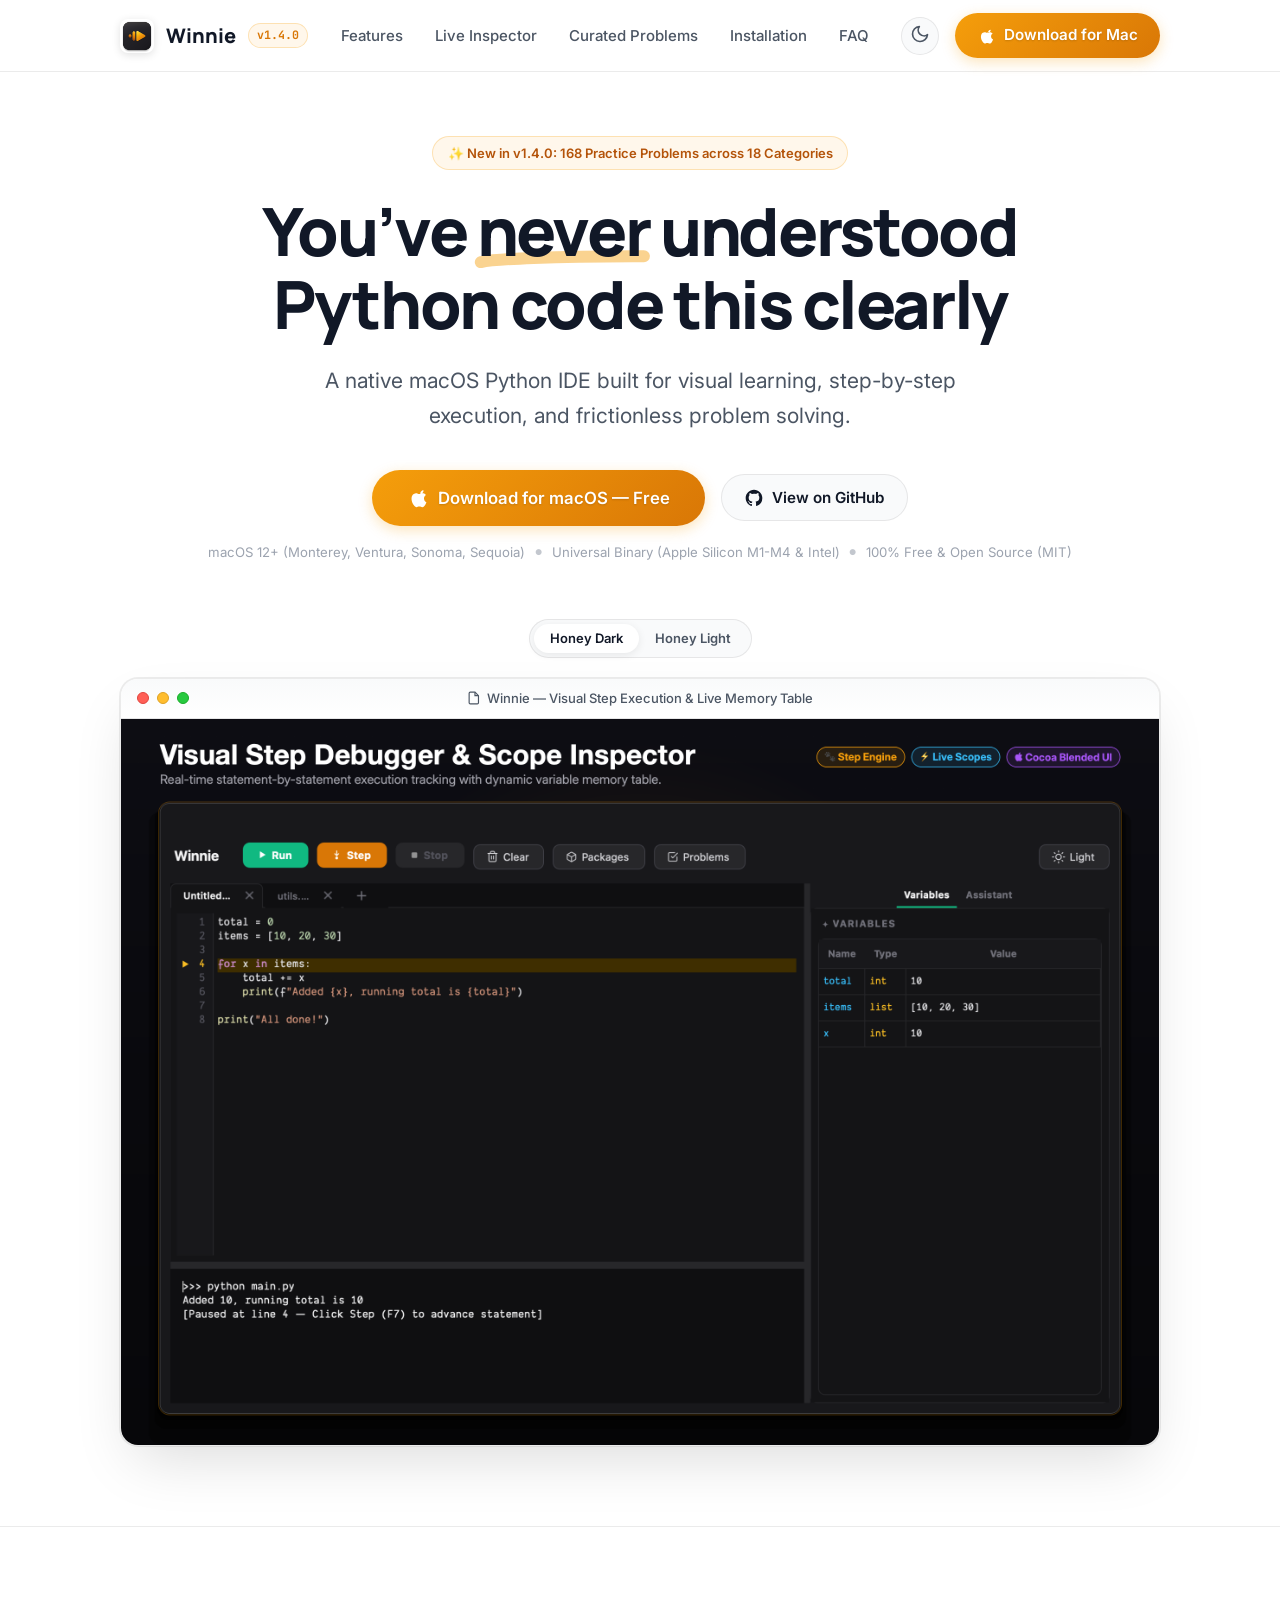
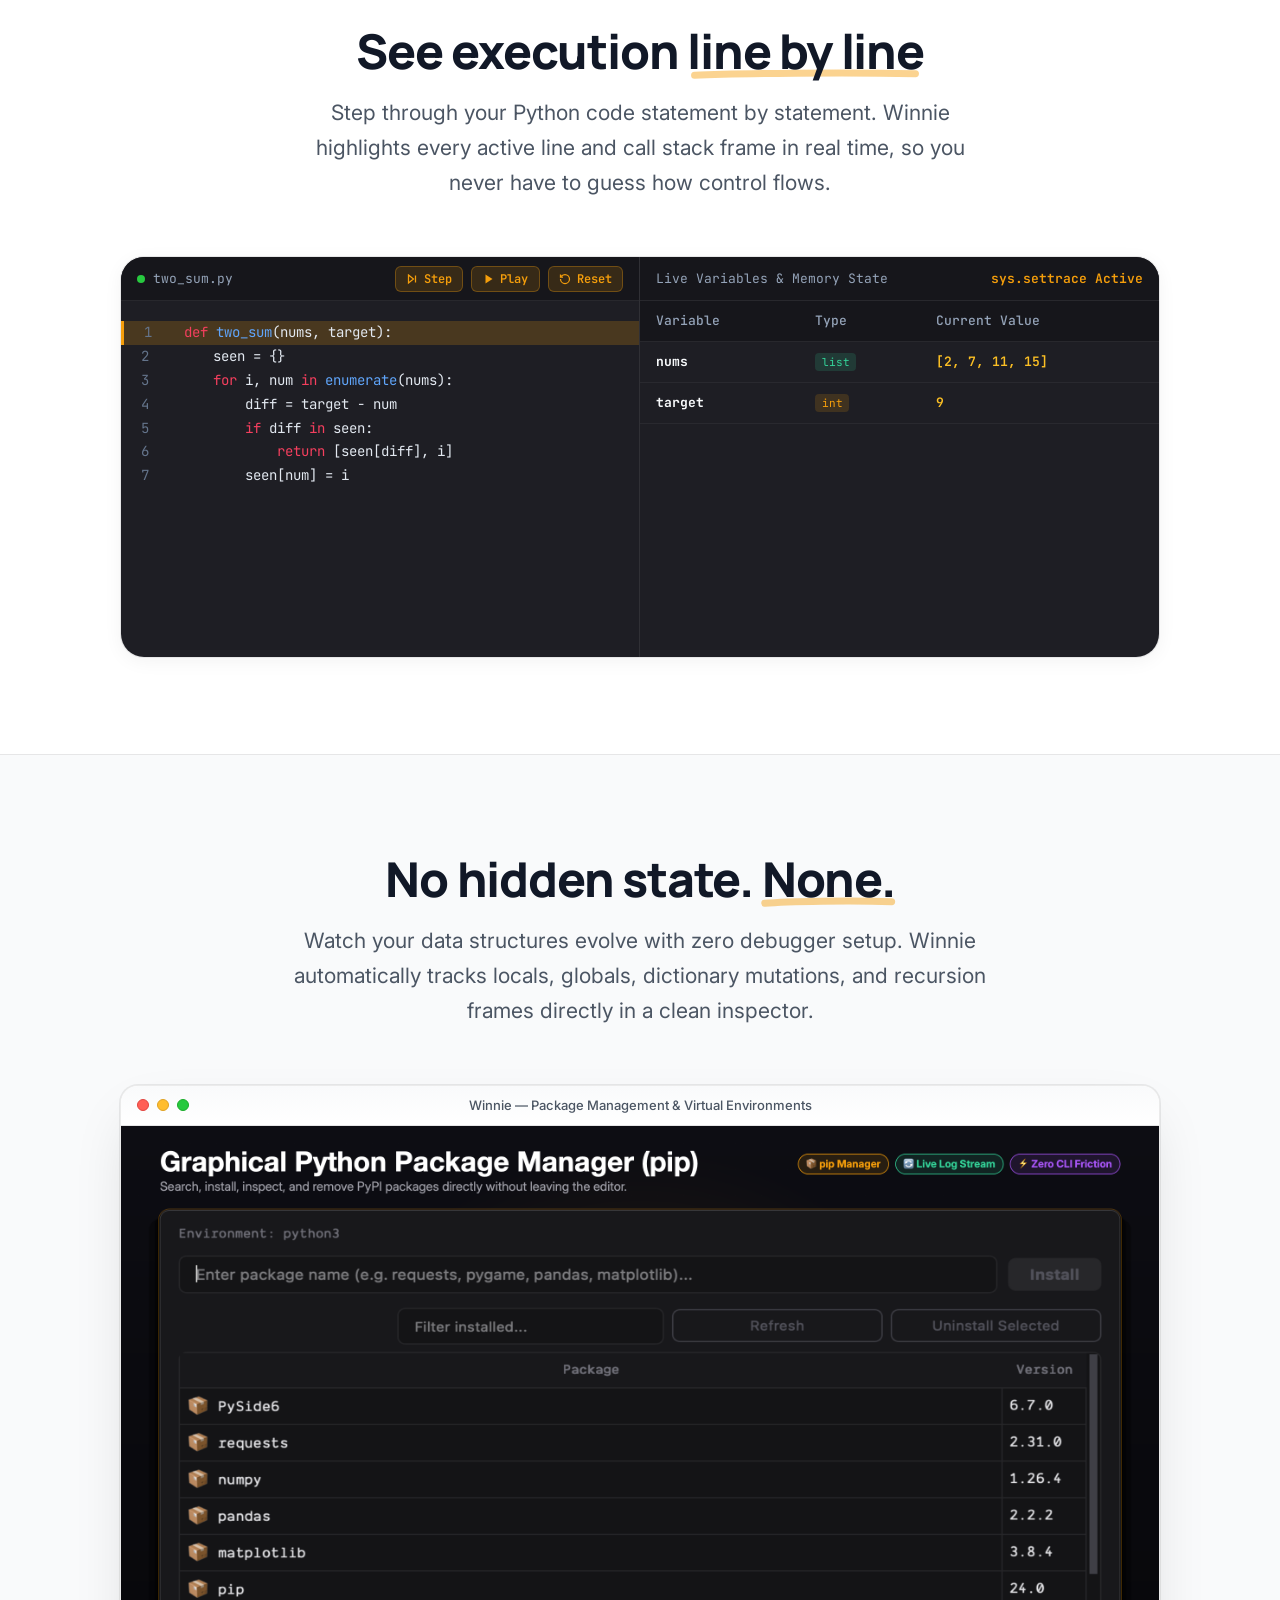
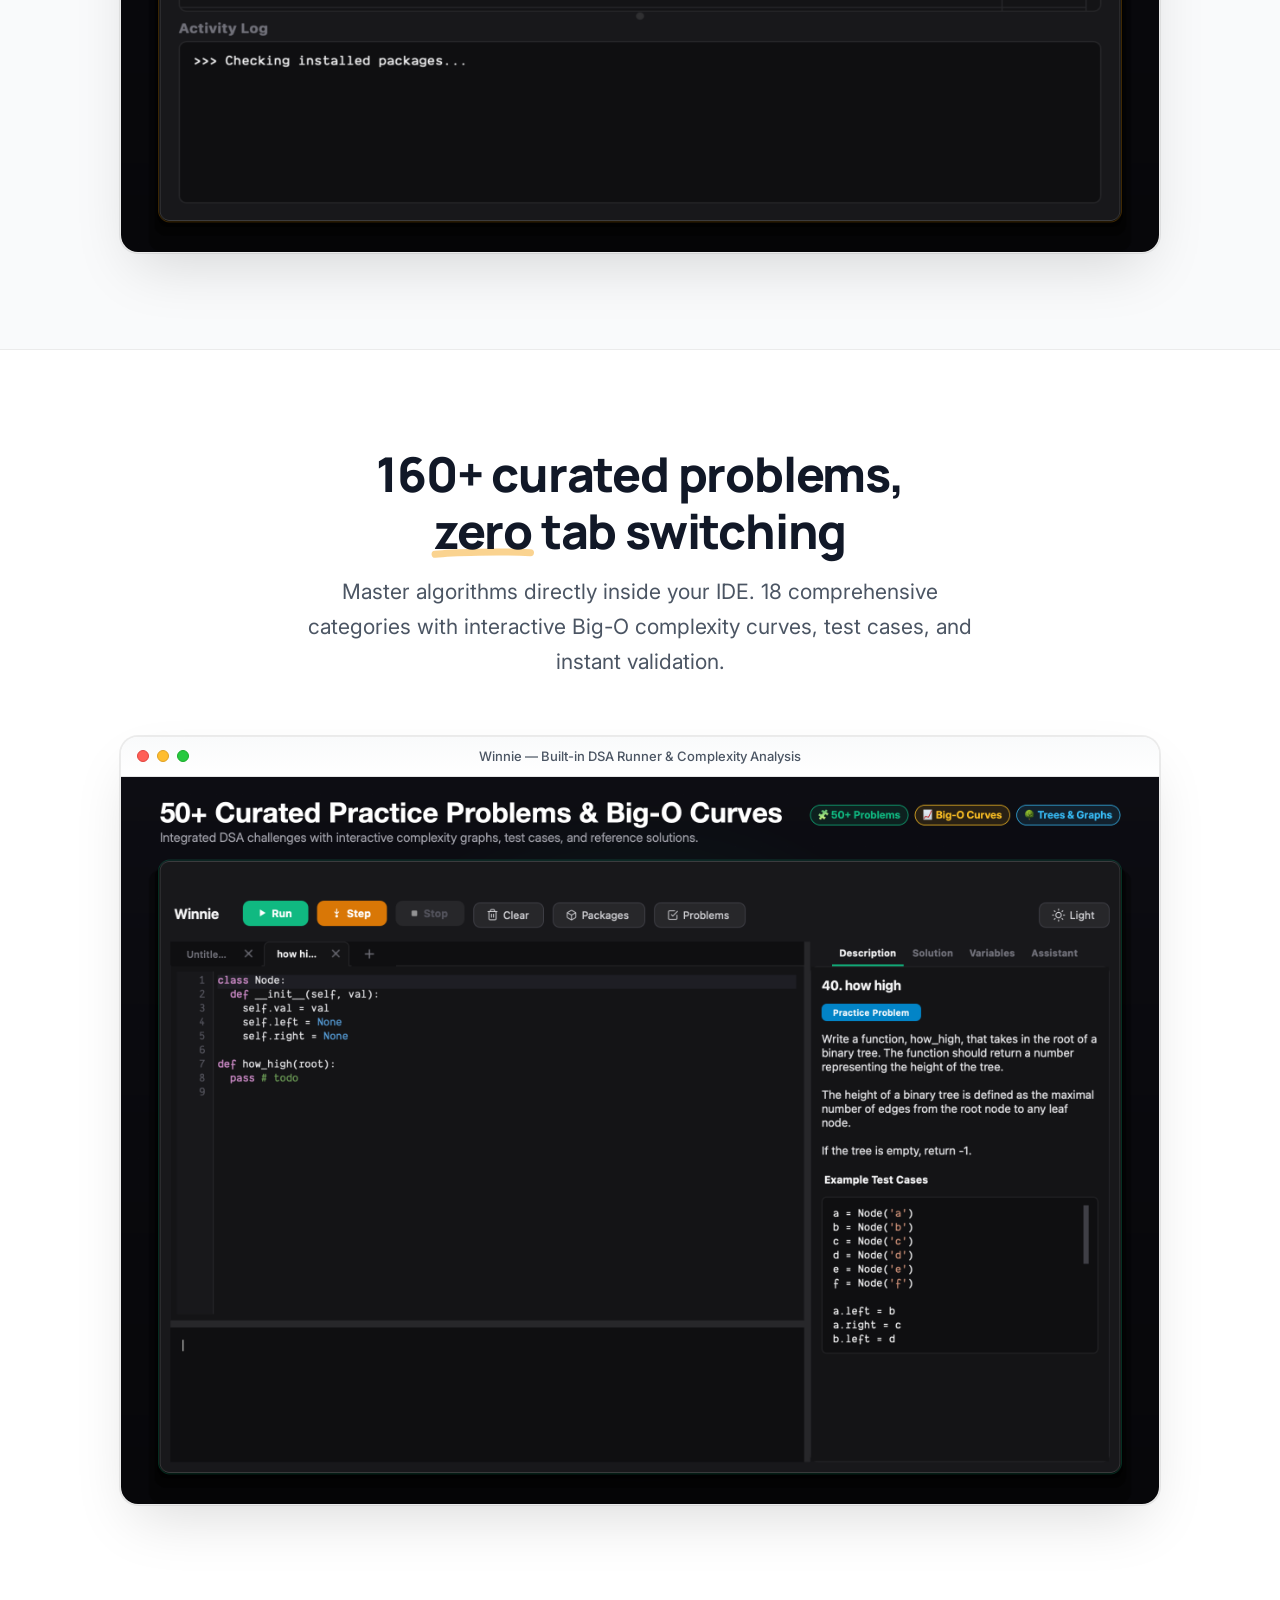
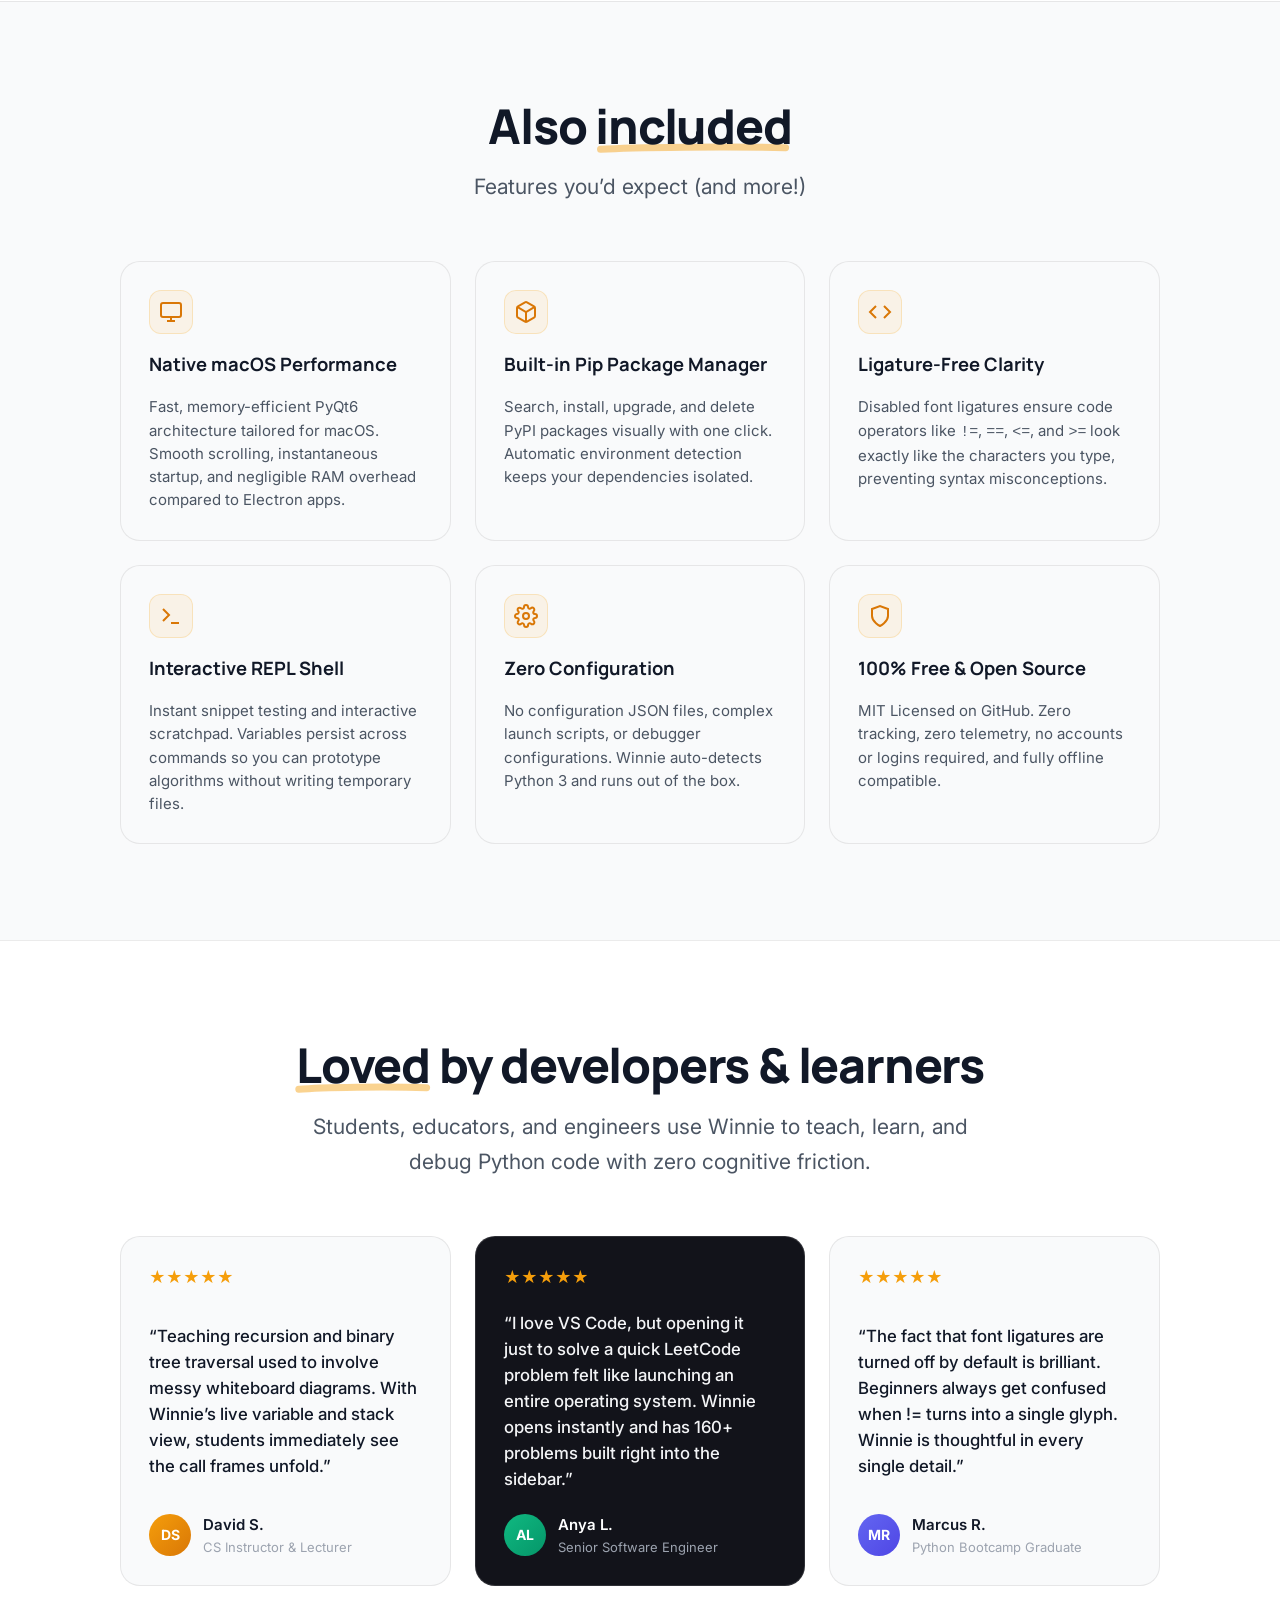
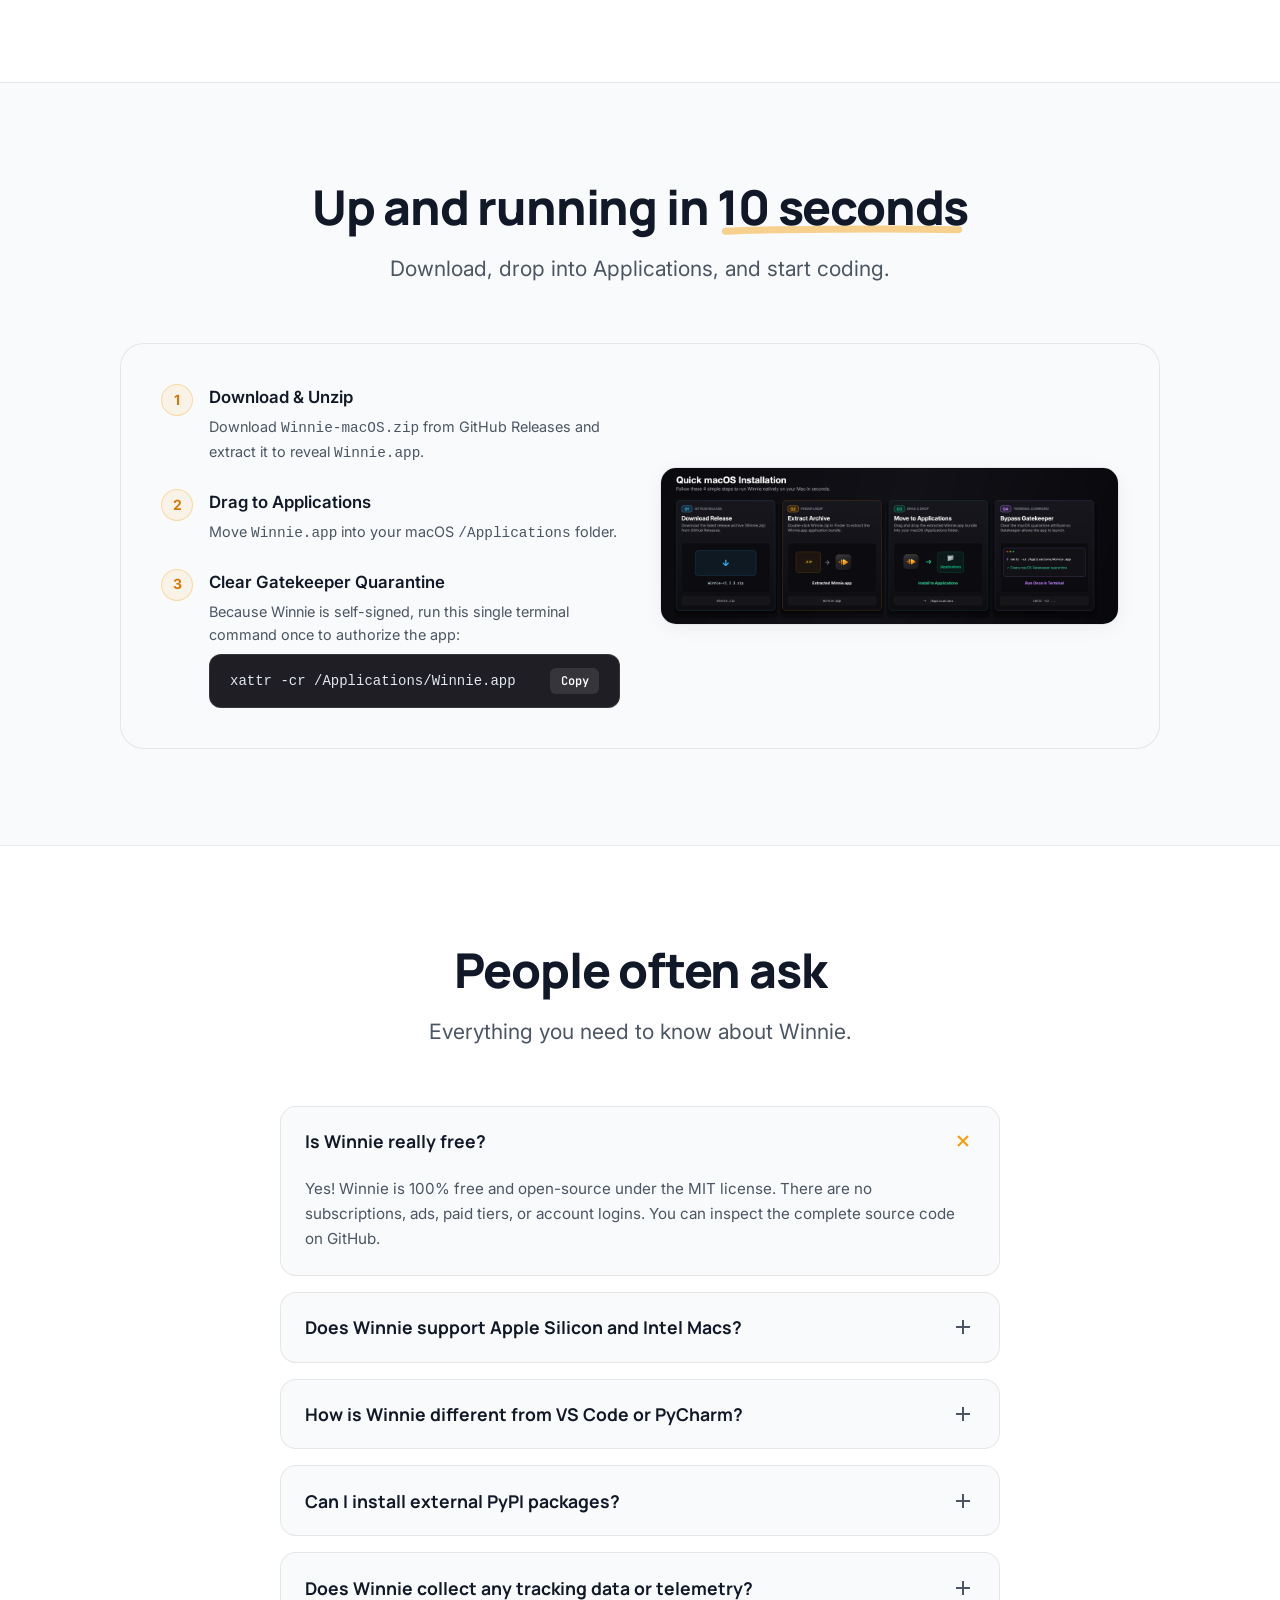
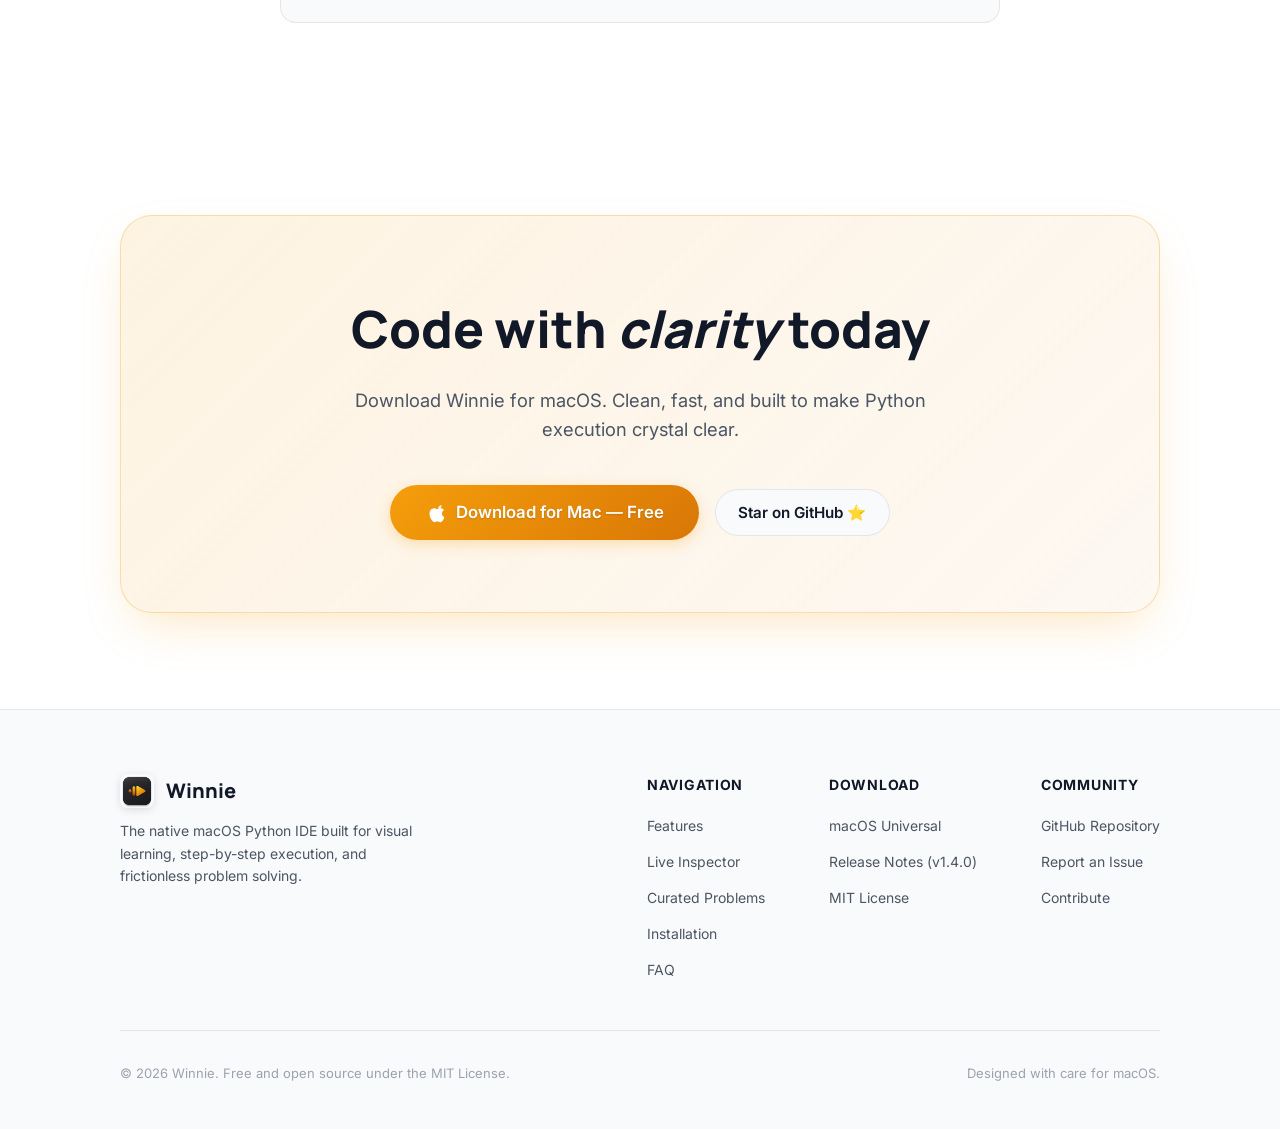
==== docs/index.html @ 37eff3e7 "Add modern blip-inspired landing page and GitHub Pages deployment workflow" ====
<!DOCTYPE html>
<html lang="en">
<head>
  <meta charset="UTF-8">
  <meta name="viewport" content="width=device-width, initial-scale=1.0">
  <title>Winnie — The Native macOS Python IDE for Visual Learning</title>
  <meta name="description" content="Winnie is a lightweight native macOS Python IDE built for visual learning, statement-by-statement execution, live variable inspection, and 160+ curated DSA practice problems.">
  <link rel="icon" type="image/png" href="assets/Winnie.png">
  <link rel="stylesheet" href="styles.css">
</head>
<body>

  <!-- Site Header / Navigation -->
  <header class="site-header">
    <div class="page-wrap nav-container">
      <a href="#" class="brand-logo" title="Winnie">
        <img src="assets/Winnie.png" alt="Winnie Logo">
        <span>Winnie</span>
        <span class="brand-badge">v1.4.0</span>
      </a>

      <nav class="nav-links">
        <a href="#features">Features</a>
        <a href="#inspector">Live Inspector</a>
        <a href="#problems">Curated Problems</a>
        <a href="#install">Installation</a>
        <a href="#faq">FAQ</a>
      </nav>

      <div class="nav-actions">
        <button id="theme-toggle" class="theme-toggle-btn" aria-label="Toggle Theme" title="Toggle Theme">
          <span id="theme-icon">
            <svg width="20" height="20" viewBox="0 0 24 24" fill="none" stroke="currentColor" stroke-width="2" stroke-linecap="round" stroke-linejoin="round">
              <path d="M21 12.79A9 9 0 1 1 11.21 3 7 7 0 0 0 21 12.79z"></path>
            </svg>
          </span>
        </button>
        <a href="https://github.com/nileshhazra/winnie/releases/latest/download/Winnie-macOS.zip" class="button-brand" title="Download Winnie for macOS">
          <svg width="18" height="18" viewBox="0 0 24 24" fill="currentColor">
            <path d="M18.71 19.5c-.83 1.24-1.71 2.45-3.05 2.47-1.34.03-1.77-.79-3.29-.79-1.53 0-2 .77-3.27.82-1.31.05-2.3-1.32-3.14-2.53C4.25 17 2.94 12.45 4.7 9.39c.87-1.52 2.43-2.48 4.12-2.51 1.28-.02 2.5.87 3.29.87.78 0 2.26-1.07 3.81-.91.65.03 2.47.26 3.64 1.98-.09.06-2.17 1.28-2.15 3.81.03 3.02 2.65 4.03 2.68 4.04-.03.07-.42 1.44-1.38 2.83M15.97 6.37c.62-.75 1.04-1.8 0.92-2.87-.9.04-1.99.6-2.63 1.35-.58.67-1.09 1.74-.95 2.78 1 .08 2.04-.51 2.66-1.26z"/>
          </svg>
          Download for Mac
        </a>
      </div>
    </div>
  </header>

  <!-- Hero Section -->
  <main>
    <section class="hero-section">
      <div class="page-wrap">
        <div class="hero-badge-pill">
          <span>✨ New in v1.4.0: 168 Practice Problems across 18 Categories</span>
        </div>

        <h1 class="text-big-title">
          You’ve <em>never</em> understood Python code this clearly
        </h1>

        <div class="title-wrap" style="margin-top: 1.5rem;">
          <p class="text-headline1">
            A native macOS Python IDE built for visual learning, step-by-step execution, and frictionless problem solving.
          </p>
        </div>

        <div class="hero-cta-group">
          <div class="hero-buttons">
            <a href="https://github.com/nileshhazra/winnie/releases/latest/download/Winnie-macOS.zip" class="button-brand button-brand-large">
              <svg width="22" height="22" viewBox="0 0 24 24" fill="currentColor">
                <path d="M18.71 19.5c-.83 1.24-1.71 2.45-3.05 2.47-1.34.03-1.77-.79-3.29-.79-1.53 0-2 .77-3.27.82-1.31.05-2.3-1.32-3.14-2.53C4.25 17 2.94 12.45 4.7 9.39c.87-1.52 2.43-2.48 4.12-2.51 1.28-.02 2.5.87 3.29.87.78 0 2.26-1.07 3.81-.91.65.03 2.47.26 3.64 1.98-.09.06-2.17 1.28-2.15 3.81.03 3.02 2.65 4.03 2.68 4.04-.03.07-.42 1.44-1.38 2.83M15.97 6.37c.62-.75 1.04-1.8 0.92-2.87-.9.04-1.99.6-2.63 1.35-.58.67-1.09 1.74-.95 2.78 1 .08 2.04-.51 2.66-1.26z"/>
              </svg>
              Download for macOS — Free
            </a>
            <a href="https://github.com/nileshhazra/winnie" target="_blank" rel="noopener" class="button-secondary button-brand-large">
              <svg width="20" height="20" viewBox="0 0 24 24" fill="currentColor">
                <path fill-rule="evenodd" clip-rule="evenodd" d="M12 2C6.477 2 2 6.484 2 12.017c0 4.425 2.865 8.18 6.839 9.504.5.092.682-.217.682-.483 0-.237-.008-.868-.013-1.703-2.782.605-3.369-1.343-3.369-1.343-.454-1.158-1.11-1.466-1.11-1.466-.908-.62.069-.608.069-.608 1.003.07 1.53 1.032 1.53 1.032.892 1.53 2.341 1.088 2.91.832.092-.647.35-1.088.636-1.338-2.22-.253-4.555-1.113-4.555-4.951 0-1.093.39-1.988 1.029-2.688-.103-.253-.446-1.272.098-2.65 0 0 .84-.27 2.75 1.026A9.564 9.564 0 0112 6.844c.85.004 1.705.115 2.504.337 1.909-1.296 2.747-1.027 2.747-1.027.546 1.379.202 2.398.1 2.651.64.7 1.028 1.595 1.028 2.688 0 3.848-2.339 4.695-4.566 4.943.359.309.678.92.678 1.855 0 1.338-.012 2.419-.012 2.747 0 .268.18.58.688.482A10.019 10.019 0 0022 12.017C22 6.484 17.522 2 12 2z"/>
              </svg>
              View on GitHub
            </a>
          </div>

          <div class="hero-subnotes">
            <span>macOS 12+ (Monterey, Ventura, Sonoma, Sequoia)</span>
            <span class="dot">●</span>
            <span>Universal Binary (Apple Silicon M1-M4 &amp; Intel)</span>
            <span class="dot">●</span>
            <span>100% Free &amp; Open Source (MIT)</span>
          </div>
        </div>

        <!-- Showcase Window Mockup with Dark/Light Switcher -->
        <div class="showcase-window-container">
          <div class="window-mode-switch">
            <button id="tab-dark" class="mode-tab active">Honey Dark</button>
            <button id="tab-light" class="mode-tab">Honey Light</button>
          </div>

          <div class="mac-window">
            <div class="mac-titlebar">
              <div class="traffic-lights">
                <span class="close"></span>
                <span class="minimize"></span>
                <span class="zoom"></span>
              </div>
              <div class="window-title">
                <svg width="14" height="14" viewBox="0 0 24 24" fill="none" stroke="currentColor" stroke-width="2">
                  <path d="M14 2H6a2 2 0 0 0-2 2v16a2 2 0 0 0 2 2h12a2 2 0 0 0 2-2V8z"></path>
                  <polyline points="14 2 14 8 20 8"></polyline>
                </svg>
                Winnie — Visual Step Execution &amp; Live Memory Table
              </div>
            </div>
            <div class="window-preview-viewport">
              <img id="showcase-img-dark" src="assets/winnie-dark-showcase.png" alt="Winnie Python IDE in Dark Mode">
              <img id="showcase-img-light" src="assets/winnie-light-showcase.png" alt="Winnie Python IDE in Light Mode" class="hidden">
            </div>
          </div>
        </div>
      </div>
    </section>

    <!-- Section 1: Alternating Big Card - Line by Line Stepping -->
    <section id="features" class="feature-section">
      <div class="page-wrap">
        <div class="lockup">
          <div class="title-wrap">
            <h2 class="text-title1">
              See execution <em>line by line</em>
            </h2>
            <p class="text-headline1" style="margin-top: 1rem;">
              Step through your Python code statement by statement. Winnie highlights every active line and call stack frame in real time, so you never have to guess how control flows.
            </p>
          </div>
        </div>

        <!-- Interactive Stepper Simulator -->
        <div class="feature-card">
          <div class="stepper-widget">
            <!-- Left: Code Stepper -->
            <div class="stepper-editor">
              <div class="stepper-header">
                <div style="display: flex; align-items: center; gap: 0.5rem;">
                  <span style="display: inline-block; width: 8px; height: 8px; border-radius: 50%; background: #27C93F;"></span>
                  <span>two_sum.py</span>
                </div>
                <div class="stepper-controls">
                  <button id="step-btn" class="stepper-btn" title="Step Next Statement">
                    <svg width="12" height="12" viewBox="0 0 24 24" fill="none" stroke="currentColor" stroke-width="2.5"><polygon points="5 4 15 12 5 20 5 4"></polygon><line x1="19" y1="5" x2="19" y2="19"></line></svg>
                    Step
                  </button>
                  <button id="play-btn" class="stepper-btn" title="Auto Step">
                    <svg width="12" height="12" viewBox="0 0 24 24" fill="currentColor"><polygon points="5 3 19 12 5 21 5 3"></polygon></svg>
                    Play
                  </button>
                  <button id="reset-btn" class="stepper-btn" title="Reset execution">
                    <svg width="12" height="12" viewBox="0 0 24 24" fill="none" stroke="currentColor" stroke-width="2.5"><path d="M3 12a9 9 0 1 0 9-9 9.75 9.75 0 0 0-6.74 2.74L3 8"></path><path d="M3 3v5h5"></path></svg>
                    Reset
                  </button>
                </div>
              </div>

              <div class="stepper-code">
                <div class="code-line active" data-line="1">
                  <span class="line-num">1</span>
                  <span class="line-text"><span class="token-keyword">def</span> <span class="token-func">two_sum</span>(nums, target):</span>
                </div>
                <div class="code-line" data-line="2">
                  <span class="line-num">2</span>
                  <span class="line-text">&nbsp;&nbsp;&nbsp;&nbsp;seen = {}</span>
                </div>
                <div class="code-line" data-line="3">
                  <span class="line-num">3</span>
                  <span class="line-text">&nbsp;&nbsp;&nbsp;&nbsp;<span class="token-keyword">for</span> i, num <span class="token-keyword">in</span> <span class="token-func">enumerate</span>(nums):</span>
                </div>
                <div class="code-line" data-line="4">
                  <span class="line-num">4</span>
                  <span class="line-text">&nbsp;&nbsp;&nbsp;&nbsp;&nbsp;&nbsp;&nbsp;&nbsp;diff = target - num</span>
                </div>
                <div class="code-line" data-line="5">
                  <span class="line-num">5</span>
                  <span class="line-text">&nbsp;&nbsp;&nbsp;&nbsp;&nbsp;&nbsp;&nbsp;&nbsp;<span class="token-keyword">if</span> diff <span class="token-keyword">in</span> seen:</span>
                </div>
                <div class="code-line" data-line="6">
                  <span class="line-num">6</span>
                  <span class="line-text">&nbsp;&nbsp;&nbsp;&nbsp;&nbsp;&nbsp;&nbsp;&nbsp;&nbsp;&nbsp;&nbsp;&nbsp;<span class="token-keyword">return</span> [seen[diff], i]</span>
                </div>
                <div class="code-line" data-line="7">
                  <span class="line-num">7</span>
                  <span class="line-text">&nbsp;&nbsp;&nbsp;&nbsp;&nbsp;&nbsp;&nbsp;&nbsp;seen[num] = i</span>
                </div>
              </div>
            </div>

            <!-- Right: Live Variable Inspector Table -->
            <div class="stepper-inspector">
              <div class="stepper-header">
                <span>Live Variables &amp; Memory State</span>
                <span style="color: #F59E0B; font-weight: 600;">sys.settrace Active</span>
              </div>
              <table class="inspector-table">
                <thead>
                  <tr>
                    <th>Variable</th>
                    <th>Type</th>
                    <th>Current Value</th>
                  </tr>
                </thead>
                <tbody id="inspector-body">
                  <!-- Populated dynamically via JS -->
                </tbody>
              </table>
            </div>
          </div>
        </div>
      </div>
    </section>

    <!-- Section 2: Alternating Big Card - Live Memory Inspector -->
    <section id="inspector" class="feature-section" style="background-color: var(--bg-page-alt);">
      <div class="page-wrap">
        <div class="lockup">
          <div class="title-wrap">
            <h2 class="text-title1">
              No hidden state. <em>None.</em>
            </h2>
            <p class="text-headline1" style="margin-top: 1rem;">
              Watch your data structures evolve with zero debugger setup. Winnie automatically tracks locals, globals, dictionary mutations, and recursion frames directly in a clean inspector.
            </p>
          </div>
        </div>

        <div class="mac-window">
          <div class="mac-titlebar">
            <div class="traffic-lights">
              <span class="close"></span>
              <span class="minimize"></span>
              <span class="zoom"></span>
            </div>
            <div class="window-title">
              Winnie — Package Management &amp; Virtual Environments
            </div>
          </div>
          <div class="window-preview-viewport">
            <img src="assets/winnie-packages-showcase.png" alt="Winnie Package Manager and Live Environment">
          </div>
        </div>
      </div>
    </section>

    <!-- Section 3: Alternating Big Card - Curated DSA Problem Suite -->
    <section id="problems" class="feature-section">
      <div class="page-wrap">
        <div class="lockup">
          <div class="title-wrap">
            <h2 class="text-title1">
              160+ curated problems, <em>zero</em> tab switching
            </h2>
            <p class="text-headline1" style="margin-top: 1rem;">
              Master algorithms directly inside your IDE. 18 comprehensive categories with interactive Big-O complexity curves, test cases, and instant validation.
            </p>
          </div>
        </div>

        <div class="mac-window">
          <div class="mac-titlebar">
            <div class="traffic-lights">
              <span class="close"></span>
              <span class="minimize"></span>
              <span class="zoom"></span>
            </div>
            <div class="window-title">
              Winnie — Built-in DSA Runner &amp; Complexity Analysis
            </div>
          </div>
          <div class="window-preview-viewport">
            <img src="assets/winnie-problems-showcase.png" alt="Winnie Curated Problems with Big-O Complexity Graph">
          </div>
        </div>
      </div>
    </section>

    <!-- Section 4: Bento Grid ("Also included") -->
    <section class="feature-section" style="background-color: var(--bg-page-alt);">
      <div class="page-wrap">
        <div class="lockup">
          <div class="title-wrap">
            <h2 class="text-title1">
              Also <em>included</em>
            </h2>
            <p class="text-headline1" style="margin-top: 1rem;">
              Features you’d expect (and more!)
            </p>
          </div>
        </div>

        <div class="bento-grid">
          <!-- Card 1 -->
          <div class="bento-card">
            <div class="bento-icon">
              <svg width="24" height="24" viewBox="0 0 24 24" fill="none" stroke="currentColor" stroke-width="2">
                <rect x="2" y="3" width="20" height="14" rx="2" ry="2"></rect>
                <line x1="8" y1="21" x2="16" y2="21"></line>
                <line x1="12" y1="17" x2="12" y2="21"></line>
              </svg>
            </div>
            <h4>Native macOS Performance</h4>
            <p>Fast, memory-efficient PyQt6 architecture tailored for macOS. Smooth scrolling, instantaneous startup, and negligible RAM overhead compared to Electron apps.</p>
          </div>

          <!-- Card 2 -->
          <div class="bento-card">
            <div class="bento-icon">
              <svg width="24" height="24" viewBox="0 0 24 24" fill="none" stroke="currentColor" stroke-width="2">
                <path d="M21 16V8a2 2 0 0 0-1-1.73l-7-4a2 2 0 0 0-2 0l-7 4A2 2 0 0 0 3 8v8a2 2 0 0 0 1 1.73l7 4a2 2 0 0 0 2 0l7-4A2 2 0 0 0 21 16z"></path>
                <polyline points="3.27 6.96 12 12.01 20.73 6.96"></polyline>
                <line x1="12" y1="22.08" x2="12" y2="12"></line>
              </svg>
            </div>
            <h4>Built-in Pip Package Manager</h4>
            <p>Search, install, upgrade, and delete PyPI packages visually with one click. Automatic environment detection keeps your dependencies isolated.</p>
          </div>

          <!-- Card 3 -->
          <div class="bento-card">
            <div class="bento-icon">
              <svg width="24" height="24" viewBox="0 0 24 24" fill="none" stroke="currentColor" stroke-width="2">
                <polyline points="16 18 22 12 16 6"></polyline>
                <polyline points="8 6 2 12 8 18"></polyline>
              </svg>
            </div>
            <h4>Ligature-Free Clarity</h4>
            <p>Disabled font ligatures ensure code operators like <code>!=</code>, <code>==</code>, <code>&lt;=</code>, and <code>&gt;=</code> look exactly like the characters you type, preventing syntax misconceptions.</p>
          </div>

          <!-- Card 4 -->
          <div class="bento-card">
            <div class="bento-icon">
              <svg width="24" height="24" viewBox="0 0 24 24" fill="none" stroke="currentColor" stroke-width="2">
                <polyline points="4 17 10 11 4 5"></polyline>
                <line x1="12" y1="19" x2="20" y2="19"></line>
              </svg>
            </div>
            <h4>Interactive REPL Shell</h4>
            <p>Instant snippet testing and interactive scratchpad. Variables persist across commands so you can prototype algorithms without writing temporary files.</p>
          </div>

          <!-- Card 5 -->
          <div class="bento-card">
            <div class="bento-icon">
              <svg width="24" height="24" viewBox="0 0 24 24" fill="none" stroke="currentColor" stroke-width="2">
                <circle cx="12" cy="12" r="3"></circle>
                <path d="M19.4 15a1.65 1.65 0 0 0 .33 1.82l.06.06a2 2 0 0 1 0 2.83 2 2 0 0 1-2.83 0l-.06-.06a1.65 1.65 0 0 0-1.82-.33 1.65 1.65 0 0 0-1 1.51V21a2 2 0 0 1-2 2 2 2 0 0 1-2-2v-.09A1.65 1.65 0 0 0 9 19.4a1.65 1.65 0 0 0-1.82.33l-.06.06a2 2 0 0 1-2.83 0 2 2 0 0 1 0-2.83l.06-.06a1.65 1.65 0 0 0 .33-1.82 1.65 1.65 0 0 0-1.51-1H3a2 2 0 0 1-2-2 2 2 0 0 1 2-2h.09A1.65 1.65 0 0 0 4.6 9a1.65 1.65 0 0 0-.33-1.82l-.06-.06a2 2 0 0 1 0-2.83 2 2 0 0 1 2.83 0l.06.06a1.65 1.65 0 0 0 1.82.33H9a1.65 1.65 0 0 0 1-1.51V3a2 2 0 0 1 2-2 2 2 0 0 1 2 2v.09a1.65 1.65 0 0 0 1 1.51 1.65 1.65 0 0 0 1.82-.33l.06-.06a2 2 0 0 1 2.83 0 2 2 0 0 1 0 2.83l-.06.06a1.65 1.65 0 0 0-.33 1.82V9a1.65 1.65 0 0 0 1.51 1H21a2 2 0 0 1 2 2 2 2 0 0 1-2 2h-.09a1.65 1.65 0 0 0-1.51 1z"></path>
              </svg>
            </div>
            <h4>Zero Configuration</h4>
            <p>No configuration JSON files, complex launch scripts, or debugger configurations. Winnie auto-detects Python 3 and runs out of the box.</p>
          </div>

          <!-- Card 6 -->
          <div class="bento-card">
            <div class="bento-icon">
              <svg width="24" height="24" viewBox="0 0 24 24" fill="none" stroke="currentColor" stroke-width="2">
                <path d="M12 22s8-4 8-10V5l-8-3-8 3v7c0 6 8 10 8 10z"></path>
              </svg>
            </div>
            <h4>100% Free &amp; Open Source</h4>
            <p>MIT Licensed on GitHub. Zero tracking, zero telemetry, no accounts or logins required, and fully offline compatible.</p>
          </div>
        </div>
      </div>
    </section>

    <!-- Section 5: Social Proof / Reviews -->
    <section class="feature-section">
      <div class="page-wrap">
        <div class="lockup">
          <div class="title-wrap">
            <h2 class="text-title1">
              <em>Loved</em> by developers &amp; learners
            </h2>
            <p class="text-headline1" style="margin-top: 1rem;">
              Students, educators, and engineers use Winnie to teach, learn, and debug Python code with zero cognitive friction.
            </p>
          </div>
        </div>

        <div class="reviews-grid">
          <!-- Review 1 -->
          <div class="review-card">
            <div class="review-stars">★★★★★</div>
            <p class="review-quote">
              “Teaching recursion and binary tree traversal used to involve messy whiteboard diagrams. With Winnie’s live variable and stack view, students immediately see the call frames unfold.”
            </p>
            <div class="reviewer-meta">
              <div class="reviewer-avatar">DS</div>
              <div>
                <div class="reviewer-name">David S.</div>
                <div class="reviewer-role">CS Instructor &amp; Lecturer</div>
              </div>
            </div>
          </div>

          <!-- Review 2 (Dark Card for Visual Depth like Blip) -->
          <div class="review-card dark-card">
            <div class="review-stars">★★★★★</div>
            <p class="review-quote">
              “I love VS Code, but opening it just to solve a quick LeetCode problem felt like launching an entire operating system. Winnie opens instantly and has 160+ problems built right into the sidebar.”
            </p>
            <div class="reviewer-meta">
              <div class="reviewer-avatar" style="background: linear-gradient(135deg, #10B981, #059669);">AL</div>
              <div>
                <div class="reviewer-name">Anya L.</div>
                <div class="reviewer-role">Senior Software Engineer</div>
              </div>
            </div>
          </div>

          <!-- Review 3 -->
          <div class="review-card">
            <div class="review-stars">★★★★★</div>
            <p class="review-quote">
              “The fact that font ligatures are turned off by default is brilliant. Beginners always get confused when != turns into a single glyph. Winnie is thoughtful in every single detail.”
            </p>
            <div class="reviewer-meta">
              <div class="reviewer-avatar" style="background: linear-gradient(135deg, #6366F1, #4F46E5);">MR</div>
              <div>
                <div class="reviewer-name">Marcus R.</div>
                <div class="reviewer-role">Python Bootcamp Graduate</div>
              </div>
            </div>
          </div>
        </div>
      </div>
    </section>

    <!-- Section 6: Installation Guide -->
    <section id="install" class="feature-section" style="background-color: var(--bg-page-alt);">
      <div class="page-wrap">
        <div class="lockup">
          <div class="title-wrap">
            <h2 class="text-title1">
              Up and running in <em>10 seconds</em>
            </h2>
            <p class="text-headline1" style="margin-top: 1rem;">
              Download, drop into Applications, and start coding.
            </p>
          </div>
        </div>

        <div class="install-card">
          <div class="install-steps">
            <div class="step-item">
              <div class="step-num">1</div>
              <div class="step-content">
                <h4>Download &amp; Unzip</h4>
                <p>Download <code>Winnie-macOS.zip</code> from GitHub Releases and extract it to reveal <code>Winnie.app</code>.</p>
              </div>
            </div>

            <div class="step-item">
              <div class="step-num">2</div>
              <div class="step-content">
                <h4>Drag to Applications</h4>
                <p>Move <code>Winnie.app</code> into your macOS <code>/Applications</code> folder.</p>
              </div>
            </div>

            <div class="step-item">
              <div class="step-num">3</div>
              <div class="step-content">
                <h4>Clear Gatekeeper Quarantine</h4>
                <p>Because Winnie is self-signed, run this single terminal command once to authorize the app:</p>
                <div class="command-box">
                  <code>xattr -cr /Applications/Winnie.app</code>
                  <button id="copy-cmd-btn" class="copy-btn">Copy</button>
                </div>
              </div>
            </div>
          </div>

          <div style="text-align: center;">
            <img src="assets/installation-guide.png" alt="macOS Drag to Applications and Gatekeeper authorization" style="border-radius: 1rem; border: 1px solid var(--border-card); box-shadow: var(--shadow-md);">
          </div>
        </div>
      </div>
    </section>

    <!-- Section 7: FAQ Accordions -->
    <section id="faq" class="feature-section">
      <div class="text-wrap">
        <div class="lockup">
          <div class="title-wrap">
            <h2 class="text-title1">
              People often ask
            </h2>
            <p class="text-headline1" style="margin-top: 1rem;">
              Everything you need to know about Winnie.
            </p>
          </div>
        </div>

        <div class="faq-list">
          <div class="faq-item open">
            <button class="faq-question">
              <span>Is Winnie really free?</span>
              <svg class="faq-icon" viewBox="0 0 24 24" fill="none" stroke="currentColor" stroke-width="2">
                <line x1="12" y1="5" x2="12" y2="19"></line>
                <line x1="5" y1="12" x2="19" y2="12"></line>
              </svg>
            </button>
            <div class="faq-answer">
              <p>Yes! Winnie is 100% free and open-source under the MIT license. There are no subscriptions, ads, paid tiers, or account logins. You can inspect the complete source code on GitHub.</p>
            </div>
          </div>

          <div class="faq-item">
            <button class="faq-question">
              <span>Does Winnie support Apple Silicon and Intel Macs?</span>
              <svg class="faq-icon" viewBox="0 0 24 24" fill="none" stroke="currentColor" stroke-width="2">
                <line x1="12" y1="5" x2="12" y2="19"></line>
                <line x1="5" y1="12" x2="19" y2="12"></line>
              </svg>
            </button>
            <div class="faq-answer">
              <p>Yes. Winnie is compiled as a Universal 2 macOS application. It runs natively on all M1, M2, M3, and M4 Apple Silicon Macs as well as Intel-based Macs running macOS 12 (Monterey) or newer.</p>
            </div>
          </div>

          <div class="faq-item">
            <button class="faq-question">
              <span>How is Winnie different from VS Code or PyCharm?</span>
              <svg class="faq-icon" viewBox="0 0 24 24" fill="none" stroke="currentColor" stroke-width="2">
                <line x1="12" y1="5" x2="12" y2="19"></line>
                <line x1="5" y1="12" x2="19" y2="12"></line>
              </svg>
            </button>
            <div class="faq-answer">
              <p>Heavy IDEs like PyCharm and VS Code are powerful for large production repositories, but require configuring JSON launch files, interpreter paths, and debugger plugins just to inspect simple loops. Winnie is purpose-built for visual understanding: step execution and variable tracing work instantly without configuration, with 160+ algorithmic challenges ready to solve.</p>
            </div>
          </div>

          <div class="faq-item">
            <button class="faq-question">
              <span>Can I install external PyPI packages?</span>
              <svg class="faq-icon" viewBox="0 0 24 24" fill="none" stroke="currentColor" stroke-width="2">
                <line x1="12" y1="5" x2="12" y2="19"></line>
                <line x1="5" y1="12" x2="19" y2="12"></line>
              </svg>
            </button>
            <div class="faq-answer">
              <p>Absolutely. Winnie includes a built-in visual Package Manager window that searches PyPI and lets you install packages like <code>requests</code>, <code>numpy</code>, or <code>pygame</code> directly into your environment.</p>
            </div>
          </div>

          <div class="faq-item">
            <button class="faq-question">
              <span>Does Winnie collect any tracking data or telemetry?</span>
              <svg class="faq-icon" viewBox="0 0 24 24" fill="none" stroke="currentColor" stroke-width="2">
                <line x1="12" y1="5" x2="12" y2="19"></line>
                <line x1="5" y1="12" x2="19" y2="12"></line>
              </svg>
            </button>
            <div class="faq-answer">
              <p>Zero. Winnie has no telemetry, no analytics, no network pings, and does not require an internet connection to run your code or practice problems. Your code stays completely on your machine.</p>
            </div>
          </div>
        </div>
      </div>
    </section>

    <!-- Final Call to Action -->
    <section class="final-cta-section">
      <div class="page-wrap">
        <div class="cta-banner">
          <h2>Code with <em>clarity</em> today</h2>
          <p>Download Winnie for macOS. Clean, fast, and built to make Python execution crystal clear.</p>
          <div class="hero-buttons">
            <a href="https://github.com/nileshhazra/winnie/releases/latest/download/Winnie-macOS.zip" class="button-brand button-brand-large">
              <svg width="22" height="22" viewBox="0 0 24 24" fill="currentColor">
                <path d="M18.71 19.5c-.83 1.24-1.71 2.45-3.05 2.47-1.34.03-1.77-.79-3.29-.79-1.53 0-2 .77-3.27.82-1.31.05-2.3-1.32-3.14-2.53C4.25 17 2.94 12.45 4.7 9.39c.87-1.52 2.43-2.48 4.12-2.51 1.28-.02 2.5.87 3.29.87.78 0 2.26-1.07 3.81-.91.65.03 2.47.26 3.64 1.98-.09.06-2.17 1.28-2.15 3.81.03 3.02 2.65 4.03 2.68 4.04-.03.07-.42 1.44-1.38 2.83M15.97 6.37c.62-.75 1.04-1.8 0.92-2.87-.9.04-1.99.6-2.63 1.35-.58.67-1.09 1.74-.95 2.78 1 .08 2.04-.51 2.66-1.26z"/>
              </svg>
              Download for Mac — Free
            </a>
            <a href="https://github.com/nileshhazra/winnie" target="_blank" rel="noopener" class="button-secondary button-brand-large">
              Star on GitHub ⭐
            </a>
          </div>
        </div>
      </div>
    </section>
  </main>

  <!-- Site Footer -->
  <footer class="site-footer">
    <div class="page-wrap">
      <div class="footer-grid">
        <div class="footer-brand">
          <div class="brand-logo">
            <img src="assets/Winnie.png" alt="Winnie">
            <span>Winnie</span>
          </div>
          <p>The native macOS Python IDE built for visual learning, step-by-step execution, and frictionless problem solving.</p>
        </div>

        <div class="footer-columns">
          <div class="footer-column">
            <h5>Navigation</h5>
            <ul>
              <li><a href="#features">Features</a></li>
              <li><a href="#inspector">Live Inspector</a></li>
              <li><a href="#problems">Curated Problems</a></li>
              <li><a href="#install">Installation</a></li>
              <li><a href="#faq">FAQ</a></li>
            </ul>
          </div>

          <div class="footer-column">
            <h5>Download</h5>
            <ul>
              <li><a href="https://github.com/nileshhazra/winnie/releases/latest/download/Winnie-macOS.zip">macOS Universal</a></li>
              <li><a href="https://github.com/nileshhazra/winnie/releases">Release Notes (v1.4.0)</a></li>
              <li><a href="https://github.com/nileshhazra/winnie/blob/main/LICENSE">MIT License</a></li>
            </ul>
          </div>

          <div class="footer-column">
            <h5>Community</h5>
            <ul>
              <li><a href="https://github.com/nileshhazra/winnie" target="_blank" rel="noopener">GitHub Repository</a></li>
              <li><a href="https://github.com/nileshhazra/winnie/issues" target="_blank" rel="noopener">Report an Issue</a></li>
              <li><a href="https://github.com/nileshhazra/winnie/pulls" target="_blank" rel="noopener">Contribute</a></li>
            </ul>
          </div>
        </div>
      </div>

      <div class="footer-bottom">
        <span>© 2026 Winnie. Free and open source under the MIT License.</span>
        <span>Designed with care for macOS.</span>
      </div>
    </div>
  </footer>

  <script src="script.js"></script>
</body>
</html>
---- docs/styles.css ----
@import url('https://fonts.googleapis.com/css2?family=Inter:wght@400;500;600;700&family=JetBrains+Mono:wght@400;500;600&family=Manrope:wght@400;500;600;700;800&display=swap');

:root {
  --font-family: 'Inter', -apple-system, BlinkMacSystemFont, "Segoe UI", Roboto, sans-serif;
  --font-family-brand: 'Manrope', var(--font-family);
  --font-family-mono: 'JetBrains Mono', SFMono-Regular, Menlo, Monaco, Consolas, monospace;

  /* Honey Amber Brand Colors */
  --color-brand: #F59E0B;
  --color-brand-dark: #D97706;
  --color-brand-deep: #B45309;
  --color-brand-glow: rgba(245, 158, 11, 0.28);
  --color-brand-subtle: rgba(245, 158, 11, 0.08);
  --color-brand-tint: #FEF3C7;

  /* Light Theme (Default) */
  --bg-page: #FFFFFF;
  --bg-page-alt: #F9FAFB;
  --bg-header: rgba(255, 255, 255, 0.86);
  --bg-card: #F9FAFB;
  --bg-card-hover: #F3F4F6;
  --bg-card-solid: #FFFFFF;
  --bg-input: #F3F4F6;
  --border-card: rgba(0, 0, 0, 0.08);
  --border-card-hover: rgba(245, 158, 11, 0.35);
  --text-primary: #111827;
  --text-secondary: #4B5563;
  --text-tertiary: #9CA3AF;
  --text-quaternary: #D1D5DB;
  --shadow-sm: 0 1px 2px rgba(0, 0, 0, 0.05);
  --shadow-md: 0 4px 20px -2px rgba(0, 0, 0, 0.06);
  --shadow-lg: 0 20px 45px -10px rgba(0, 0, 0, 0.09);
  --shadow-window: 0 25px 60px -15px rgba(0, 0, 0, 0.15), 0 0 0 1px rgba(0, 0, 0, 0.07);
  --code-bg: #1E1E24;
  --code-header: #16161B;
  --code-text: #E2E8F0;
}

[data-theme="dark"] {
  --bg-page: #0C0D12;
  --bg-page-alt: #12131A;
  --bg-header: rgba(12, 13, 18, 0.88);
  --bg-card: #151722;
  --bg-card-hover: #1D2030;
  --bg-card-solid: #171924;
  --bg-input: #1F2231;
  --border-card: rgba(255, 255, 255, 0.08);
  --border-card-hover: rgba(245, 158, 11, 0.45);
  --text-primary: #F9FAFB;
  --text-secondary: #9CA3AF;
  --text-tertiary: #6B7280;
  --text-quaternary: #374151;
  --shadow-sm: 0 1px 2px rgba(0, 0, 0, 0.3);
  --shadow-md: 0 6px 24px -2px rgba(0, 0, 0, 0.4);
  --shadow-lg: 0 24px 50px -10px rgba(0, 0, 0, 0.55);
  --shadow-window: 0 30px 80px -20px rgba(0, 0, 0, 0.8), 0 0 0 1px rgba(255, 255, 255, 0.1);
  --code-bg: #13141C;
  --code-header: #0F1017;
  --code-text: #E5E7EB;
}

*, *::before, *::after {
  box-sizing: border-box;
  margin: 0;
  padding: 0;
}

html {
  scroll-behavior: smooth;
  -webkit-font-smoothing: antialiased;
  -moz-osx-font-smoothing: grayscale;
}

body {
  font-family: var(--font-family);
  font-size: 1rem;
  line-height: 1.6;
  color: var(--text-primary);
  background-color: var(--bg-page);
  transition: background-color 0.25s ease, color 0.25s ease;
  overflow-x: hidden;
}

a {
  color: inherit;
  text-decoration: none;
  transition: color 0.15s ease;
}

img, video {
  display: block;
  max-width: 100%;
}

button {
  font-family: inherit;
  cursor: pointer;
  border: none;
  outline: none;
  background: none;
}

/* Typography matching Blip.net */
.text-big-title {
  font-family: var(--font-family-brand);
  font-size: clamp(2.5rem, 5.2vw, 4.25rem);
  font-weight: 800;
  line-height: 1.1;
  letter-spacing: -0.035em;
  text-wrap: balance;
  color: var(--text-primary);
}

.text-title1 {
  font-family: var(--font-family-brand);
  font-size: clamp(1.85rem, 3.8vw, 3rem);
  font-weight: 800;
  line-height: 1.18;
  letter-spacing: -0.025em;
  text-wrap: balance;
  color: var(--text-primary);
}

.text-headline1 {
  font-size: clamp(1.1rem, 2vw, 1.32rem);
  font-weight: 400;
  line-height: 1.65;
  color: var(--text-secondary);
  text-wrap: pretty;
}

.text-headline2 {
  font-size: 1.125rem;
  font-weight: 600;
  line-height: 1.45;
  color: var(--text-primary);
}

.text-callout {
  font-size: 0.9375rem;
  font-weight: 400;
  line-height: 1.5;
  color: var(--text-secondary);
}

.text-mono {
  font-family: var(--font-family-mono);
}

/* Trademark Blip.net Underline */
.text-big-title em,
.text-title1 em {
  font-family: inherit;
  font-style: normal;
  font-weight: inherit;
  letter-spacing: inherit;
  display: inline-block;
  position: relative;
  background-image: url('assets/underline-12px.svg');
  background-position: 50% 98%;
  background-repeat: no-repeat;
  background-size: 100% 18px;
  margin: -2px -6px;
  padding: 2px 6px;
}

.text-title1 em {
  background-image: url('assets/underline-7px.svg');
  background-position: 50% calc(100% - 1px);
  background-size: 100% 10px;
  margin: 0 -4px;
  padding: 0 4px;
}

/* Layout Wrappers */
.page-wrap {
  max-width: 68rem;
  width: 100%;
  margin-left: auto;
  margin-right: auto;
  padding-left: 1.5rem;
  padding-right: 1.5rem;
}

.text-wrap {
  max-width: 48rem;
  width: 100%;
  margin-left: auto;
  margin-right: auto;
  padding-left: 1.5rem;
  padding-right: 1.5rem;
}

.title-wrap {
  max-width: 44rem;
  width: 100%;
  margin-left: auto;
  margin-right: auto;
  text-align: center;
}

.lockup {
  display: flex;
  flex-direction: column;
  align-items: center;
  gap: 1.25rem;
  margin-bottom: 3.5rem;
}

/* Header & Navigation */
header.site-header {
  position: fixed;
  top: 0;
  left: 0;
  right: 0;
  height: 4.5rem;
  background-color: var(--bg-header);
  backdrop-filter: blur(16px);
  -webkit-backdrop-filter: blur(16px);
  z-index: 1000;
  border-bottom: 1px solid var(--border-card);
  transition: all 0.25s ease;
}

header.site-header .nav-container {
  display: flex;
  align-items: center;
  justify-content: space-between;
  height: 100%;
}

.brand-logo {
  display: flex;
  align-items: center;
  gap: 0.75rem;
  font-family: var(--font-family-brand);
  font-size: 1.25rem;
  font-weight: 800;
  color: var(--text-primary);
}

.brand-logo img {
  width: 34px;
  height: 34px;
  border-radius: 8px;
  box-shadow: 0 2px 8px rgba(0, 0, 0, 0.12);
}

.brand-badge {
  font-size: 0.725rem;
  font-weight: 700;
  padding: 0.15rem 0.5rem;
  border-radius: 9999px;
  background-color: var(--color-brand-subtle);
  color: var(--color-brand-dark);
  border: 1px solid rgba(245, 158, 11, 0.25);
  font-family: var(--font-family-mono);
}

nav.nav-links {
  display: flex;
  align-items: center;
  gap: 2rem;
}

nav.nav-links a {
  font-size: 0.9375rem;
  font-weight: 500;
  color: var(--text-secondary);
  transition: color 0.15s ease;
}

nav.nav-links a:hover {
  color: var(--text-primary);
}

.nav-actions {
  display: flex;
  align-items: center;
  gap: 1rem;
}

/* Theme Toggle Button */
.theme-toggle-btn {
  display: flex;
  align-items: center;
  justify-content: center;
  width: 38px;
  height: 38px;
  border-radius: 50%;
  color: var(--text-secondary);
  background-color: var(--bg-card);
  border: 1px solid var(--border-card);
  transition: all 0.2s ease;
}

.theme-toggle-btn:hover {
  color: var(--text-primary);
  border-color: var(--color-brand);
  transform: rotate(15deg);
}

/* Brand Buttons */
.button-brand {
  display: inline-flex;
  align-items: center;
  justify-content: center;
  gap: 0.5rem;
  background: linear-gradient(135deg, #F59E0B 0%, #D97706 100%);
  color: #FFFFFF;
  font-size: 0.95rem;
  font-weight: 600;
  padding: 0.65rem 1.4rem;
  border-radius: 9999px;
  box-shadow: 0 4px 14px var(--color-brand-glow);
  transition: all 0.2s cubic-bezier(0.16, 1, 0.3, 1);
  text-shadow: 0 1px 2px rgba(0, 0, 0, 0.15);
}

.button-brand:hover {
  transform: translateY(-2px);
  box-shadow: 0 8px 24px rgba(245, 158, 11, 0.42);
  filter: brightness(1.04);
}

.button-brand:active {
  transform: translateY(0);
}

.button-brand-large {
  padding: 0.9rem 2.2rem;
  font-size: 1.05rem;
  border-radius: 9999px;
}

.button-secondary {
  display: inline-flex;
  align-items: center;
  justify-content: center;
  gap: 0.5rem;
  background-color: var(--bg-card);
  color: var(--text-primary);
  font-size: 0.95rem;
  font-weight: 600;
  padding: 0.65rem 1.4rem;
  border-radius: 9999px;
  border: 1px solid var(--border-card);
  transition: all 0.2s ease;
}

.button-secondary:hover {
  background-color: var(--bg-card-hover);
  border-color: var(--border-card-hover);
  transform: translateY(-1px);
}

/* Hero Section */
section.hero-section {
  padding-top: 8.5rem;
  padding-bottom: 5rem;
  text-align: center;
}

.hero-badge-pill {
  display: inline-flex;
  align-items: center;
  gap: 0.5rem;
  padding: 0.35rem 0.9rem;
  border-radius: 9999px;
  background-color: var(--color-brand-subtle);
  border: 1px solid rgba(245, 158, 11, 0.25);
  font-size: 0.8125rem;
  font-weight: 600;
  color: var(--color-brand-deep);
  margin-bottom: 1.5rem;
}

[data-theme="dark"] .hero-badge-pill {
  color: #FBBF24;
}

.hero-cta-group {
  display: flex;
  flex-direction: column;
  align-items: center;
  gap: 1rem;
  margin-top: 2.25rem;
}

.hero-buttons {
  display: flex;
  align-items: center;
  gap: 1rem;
  flex-wrap: wrap;
  justify-content: center;
}

.hero-subnotes {
  font-size: 0.825rem;
  color: var(--text-tertiary);
  display: flex;
  align-items: center;
  gap: 0.6rem;
  flex-wrap: wrap;
  justify-content: center;
}

.hero-subnotes span.dot {
  font-size: 0.5rem;
  opacity: 0.6;
}

/* macOS Showcase Window Mockup */
.showcase-window-container {
  margin-top: 3.5rem;
  position: relative;
}

.window-mode-switch {
  display: inline-flex;
  align-items: center;
  background-color: var(--bg-card);
  padding: 0.25rem;
  border-radius: 9999px;
  border: 1px solid var(--border-card);
  margin-bottom: 1.25rem;
}

.mode-tab {
  padding: 0.4rem 1rem;
  font-size: 0.8125rem;
  font-weight: 600;
  border-radius: 9999px;
  color: var(--text-secondary);
  transition: all 0.2s ease;
}

.mode-tab.active {
  background-color: var(--bg-page);
  color: var(--text-primary);
  box-shadow: 0 2px 8px rgba(0, 0, 0, 0.08);
}

.mac-window {
  background-color: var(--bg-card-solid);
  border-radius: 1.125rem;
  overflow: hidden;
  box-shadow: var(--shadow-window);
  border: 1px solid var(--border-card);
  transition: all 0.3s ease;
}

.mac-titlebar {
  height: 2.5rem;
  background: linear-gradient(180deg, var(--bg-card) 0%, var(--bg-card-solid) 100%);
  display: flex;
  align-items: center;
  padding: 0 1rem;
  position: relative;
  border-bottom: 1px solid var(--border-card);
}

.traffic-lights {
  display: flex;
  align-items: center;
  gap: 0.5rem;
}

.traffic-lights span {
  width: 12px;
  height: 12px;
  border-radius: 50%;
  display: inline-block;
}

.traffic-lights .close { background-color: #FF5F56; border: 1px solid #E0443E; }
.traffic-lights .minimize { background-color: #FFBD2E; border: 1px solid #DEA123; }
.traffic-lights .zoom { background-color: #27C93F; border: 1px solid #1AAB29; }

.window-title {
  position: absolute;
  left: 50%;
  transform: translateX(-50%);
  font-size: 0.8125rem;
  font-weight: 500;
  color: var(--text-secondary);
  font-family: var(--font-family);
  display: flex;
  align-items: center;
  gap: 0.4rem;
}

.window-preview-viewport {
  position: relative;
  background-color: var(--bg-card-solid);
  overflow: hidden;
}

.window-preview-viewport img {
  width: 100%;
  height: auto;
  display: block;
  transition: opacity 0.3s ease;
}

.window-preview-viewport img.hidden {
  display: none;
}

/* Feature Showcase Sections (Alternating Blip.net style) */
section.feature-section {
  padding: 6rem 0;
  border-top: 1px solid var(--border-card);
}

.feature-card {
  background-color: var(--bg-card);
  border-radius: 1.5rem;
  border: 1px solid var(--border-card);
  overflow: hidden;
  box-shadow: var(--shadow-md);
  transition: all 0.3s ease;
}

.feature-card:hover {
  border-color: var(--border-card-hover);
  box-shadow: var(--shadow-lg);
}

/* Interactive Stepper Visualizer Widget */
.stepper-widget {
  display: grid;
  grid-template-columns: 1fr 1fr;
  background-color: var(--code-bg);
  color: var(--code-text);
  font-family: var(--font-family-mono);
  min-height: 400px;
}

@media (max-width: 820px) {
  .stepper-widget {
    grid-template-columns: 1fr;
  }
}

.stepper-editor {
  border-right: 1px solid rgba(255, 255, 255, 0.08);
  display: flex;
  flex-direction: column;
}

.stepper-header {
  height: 2.75rem;
  background-color: var(--code-header);
  display: flex;
  align-items: center;
  justify-content: space-between;
  padding: 0 1rem;
  border-bottom: 1px solid rgba(255, 255, 255, 0.08);
  font-size: 0.8125rem;
  color: #94A3B8;
}

.stepper-controls {
  display: flex;
  align-items: center;
  gap: 0.5rem;
}

.stepper-btn {
  background: rgba(245, 158, 11, 0.15);
  color: #F59E0B;
  border: 1px solid rgba(245, 158, 11, 0.3);
  padding: 0.25rem 0.65rem;
  border-radius: 6px;
  font-size: 0.75rem;
  font-weight: 600;
  display: flex;
  align-items: center;
  gap: 0.35rem;
  transition: all 0.15s ease;
}

.stepper-btn:hover {
  background: #F59E0B;
  color: #111;
}

.stepper-code {
  padding: 1.25rem 0;
  font-size: 0.875rem;
  line-height: 1.7;
}

.code-line {
  display: flex;
  padding: 0 1.25rem;
  transition: background-color 0.15s ease;
}

.code-line.active {
  background-color: rgba(245, 158, 11, 0.2);
  border-left: 3px solid #F59E0B;
}

.line-num {
  width: 2.5rem;
  color: #64748B;
  user-select: none;
}

.line-text {
  flex: 1;
}

.token-keyword { color: #F43F5E; }
.token-func { color: #60A5FA; }
.token-var { color: #E2E8F0; }
.token-num { color: #F59E0B; }
.token-str { color: #34D399; }
.token-comment { color: #64748B; font-style: italic; }

.stepper-inspector {
  display: flex;
  flex-direction: column;
}

.inspector-table {
  width: 100%;
  border-collapse: collapse;
  font-size: 0.8125rem;
}

.inspector-table th {
  text-align: left;
  padding: 0.6rem 1rem;
  color: #94A3B8;
  font-weight: 500;
  background-color: var(--code-header);
  border-bottom: 1px solid rgba(255, 255, 255, 0.08);
}

.inspector-table td {
  padding: 0.6rem 1rem;
  border-bottom: 1px solid rgba(255, 255, 255, 0.05);
}

.type-pill {
  font-size: 0.6875rem;
  padding: 0.15rem 0.4rem;
  border-radius: 4px;
  background: rgba(255, 255, 255, 0.1);
  color: #94A3B8;
}

.type-pill.int { color: #F59E0B; background: rgba(245, 158, 11, 0.15); }
.type-pill.dict { color: #60A5FA; background: rgba(96, 165, 250, 0.15); }
.type-pill.list { color: #34D399; background: rgba(52, 211, 153, 0.15); }

.val-highlight {
  color: #FBBF24;
  font-weight: 600;
  animation: flash 0.5s ease;
}

@keyframes flash {
  0% { background-color: rgba(245, 158, 11, 0.4); }
  100% { background-color: transparent; }
}

/* Bento Grid ("Also included") */
.bento-grid {
  display: grid;
  grid-template-columns: repeat(auto-fit, minmax(300px, 1fr));
  gap: 1.5rem;
}

.bento-card {
  background-color: var(--bg-card);
  border: 1px solid var(--border-card);
  border-radius: 1.25rem;
  padding: 1.75rem;
  transition: all 0.25s cubic-bezier(0.16, 1, 0.3, 1);
  display: flex;
  flex-direction: column;
  gap: 1rem;
}

.bento-card:hover {
  transform: translateY(-3px);
  border-color: var(--border-card-hover);
  box-shadow: var(--shadow-md);
  background-color: var(--bg-card-hover);
}

.bento-icon {
  width: 44px;
  height: 44px;
  border-radius: 12px;
  background-color: var(--color-brand-subtle);
  color: var(--color-brand-dark);
  display: flex;
  align-items: center;
  justify-content: center;
  border: 1px solid rgba(245, 158, 11, 0.2);
}

[data-theme="dark"] .bento-icon {
  color: #FBBF24;
}

.bento-card h4 {
  font-family: var(--font-family-brand);
  font-size: 1.15rem;
  font-weight: 700;
  color: var(--text-primary);
}

.bento-card p {
  font-size: 0.9375rem;
  color: var(--text-secondary);
  line-height: 1.55;
}

/* Reviews / Social Proof */
.reviews-grid {
  display: grid;
  grid-template-columns: repeat(auto-fit, minmax(280px, 1fr));
  gap: 1.5rem;
}

.review-card {
  background-color: var(--bg-card);
  border: 1px solid var(--border-card);
  border-radius: 1.25rem;
  padding: 1.75rem;
  display: flex;
  flex-direction: column;
  justify-content: space-between;
  gap: 1.25rem;
  transition: all 0.2s ease;
}

.review-card:hover {
  border-color: var(--border-card-hover);
  transform: translateY(-2px);
}

.review-card.dark-card {
  background-color: #12131A;
  color: #FFFFFF;
  border-color: rgba(255, 255, 255, 0.12);
}

.review-card.dark-card .reviewer-name {
  color: #FFFFFF;
}

.review-card.dark-card .reviewer-role {
  color: #9CA3AF;
}

.review-stars {
  display: flex;
  gap: 0.25rem;
  color: #F59E0B;
}

.review-quote {
  font-size: 1.05rem;
  line-height: 1.55;
  color: var(--text-primary);
  font-weight: 500;
}

.review-card.dark-card .review-quote {
  color: #F3F4F6;
}

.reviewer-meta {
  display: flex;
  align-items: center;
  gap: 0.75rem;
}

.reviewer-avatar {
  width: 42px;
  height: 42px;
  border-radius: 50%;
  background: linear-gradient(135deg, #F59E0B, #D97706);
  display: flex;
  align-items: center;
  justify-content: center;
  font-weight: 700;
  color: #FFFFFF;
  font-size: 0.875rem;
}

.reviewer-name {
  font-weight: 600;
  font-size: 0.9375rem;
  color: var(--text-primary);
}

.reviewer-role {
  font-size: 0.8125rem;
  color: var(--text-tertiary);
}

/* Installation Guide Card */
.install-card {
  background-color: var(--bg-card);
  border: 1px solid var(--border-card);
  border-radius: 1.5rem;
  padding: 2.5rem;
  display: grid;
  grid-template-columns: 1fr 1fr;
  gap: 2.5rem;
  align-items: center;
}

@media (max-width: 768px) {
  .install-card {
    grid-template-columns: 1fr;
    padding: 1.5rem;
  }
}

.install-steps {
  display: flex;
  flex-direction: column;
  gap: 1.5rem;
}

.step-item {
  display: flex;
  gap: 1rem;
}

.step-num {
  width: 32px;
  height: 32px;
  border-radius: 50%;
  background-color: var(--color-brand-subtle);
  border: 1px solid rgba(245, 158, 11, 0.3);
  color: var(--color-brand-dark);
  font-weight: 700;
  display: flex;
  align-items: center;
  justify-content: center;
  flex-shrink: 0;
  font-size: 0.875rem;
}

[data-theme="dark"] .step-num {
  color: #FBBF24;
}

.step-content h4 {
  font-size: 1.05rem;
  font-weight: 600;
  margin-bottom: 0.25rem;
}

.step-content p {
  font-size: 0.9rem;
  color: var(--text-secondary);
}

.command-box {
  background-color: var(--code-bg);
  color: #E2E8F0;
  border-radius: 0.75rem;
  padding: 0.85rem 1.25rem;
  font-family: var(--font-family-mono);
  font-size: 0.875rem;
  display: flex;
  align-items: center;
  justify-content: space-between;
  margin-top: 0.5rem;
  border: 1px solid rgba(255, 255, 255, 0.1);
}

.copy-btn {
  background: rgba(255, 255, 255, 0.1);
  color: #FFFFFF;
  border-radius: 6px;
  padding: 0.3rem 0.65rem;
  font-size: 0.75rem;
  font-weight: 600;
  transition: all 0.15s ease;
}

.copy-btn:hover {
  background: var(--color-brand);
  color: #111;
}

/* FAQ Accordion */
.faq-list {
  display: flex;
  flex-direction: column;
  gap: 1rem;
}

.faq-item {
  background-color: var(--bg-card);
  border: 1px solid var(--border-card);
  border-radius: 1rem;
  overflow: hidden;
  transition: all 0.2s ease;
}

.faq-item:hover {
  border-color: var(--border-card-hover);
}

.faq-question {
  width: 100%;
  padding: 1.4rem 1.5rem;
  text-align: left;
  display: flex;
  align-items: center;
  justify-content: space-between;
  font-family: var(--font-family-brand);
  font-size: 1.1rem;
  font-weight: 700;
  color: var(--text-primary);
}

.faq-icon {
  width: 24px;
  height: 24px;
  transition: transform 0.25s cubic-bezier(0.16, 1, 0.3, 1);
  color: var(--text-secondary);
}

.faq-item.open .faq-icon {
  transform: rotate(45deg);
  color: var(--color-brand);
}

.faq-answer {
  max-height: 0;
  overflow: hidden;
  transition: max-height 0.3s cubic-bezier(0.16, 1, 0.3, 1), padding 0.3s ease;
  padding: 0 1.5rem;
  font-size: 0.95rem;
  line-height: 1.65;
  color: var(--text-secondary);
}

.faq-item.open .faq-answer {
  max-height: 250px;
  padding-bottom: 1.5rem;
}

/* Final CTA Card */
section.final-cta-section {
  padding: 6rem 0;
}

.cta-banner {
  background: linear-gradient(135deg, rgba(245, 158, 11, 0.12) 0%, rgba(217, 119, 6, 0.05) 100%);
  border: 1px solid rgba(245, 158, 11, 0.3);
  border-radius: 2rem;
  padding: 4.5rem 2rem;
  text-align: center;
  position: relative;
  overflow: hidden;
  box-shadow: 0 20px 50px -15px var(--color-brand-glow);
}

.cta-banner h2 {
  font-family: var(--font-family-brand);
  font-size: clamp(2rem, 4vw, 3.25rem);
  font-weight: 800;
  margin-bottom: 1rem;
}

.cta-banner p {
  font-size: 1.15rem;
  color: var(--text-secondary);
  max-width: 36rem;
  margin: 0 auto 2.5rem;
}

/* Footer */
footer.site-footer {
  border-top: 1px solid var(--border-card);
  padding: 4rem 0 3rem;
  background-color: var(--bg-page-alt);
}

.footer-grid {
  display: flex;
  justify-content: space-between;
  flex-wrap: wrap;
  gap: 3rem;
  margin-bottom: 3rem;
}

.footer-brand {
  max-width: 20rem;
}

.footer-brand p {
  font-size: 0.875rem;
  color: var(--text-secondary);
  margin-top: 0.75rem;
}

.footer-columns {
  display: flex;
  gap: 4rem;
  flex-wrap: wrap;
}

.footer-column h5 {
  font-size: 0.875rem;
  font-weight: 700;
  text-transform: uppercase;
  letter-spacing: 0.05em;
  color: var(--text-primary);
  margin-bottom: 1rem;
}

.footer-column ul {
  list-style: none;
  display: flex;
  flex-direction: column;
  gap: 0.65rem;
}

.footer-column a {
  font-size: 0.875rem;
  color: var(--text-secondary);
}

.footer-column a:hover {
  color: var(--color-brand);
}

.footer-bottom {
  display: flex;
  align-items: center;
  justify-content: space-between;
  padding-top: 2rem;
  border-top: 1px solid var(--border-card);
  font-size: 0.8125rem;
  color: var(--text-tertiary);
  flex-wrap: wrap;
  gap: 1rem;
}

/* Responsive adjustments */
@media (max-width: 768px) {
  nav.nav-links {
    display: none;
  }
  
  .footer-columns {
    gap: 2rem;
  }
}
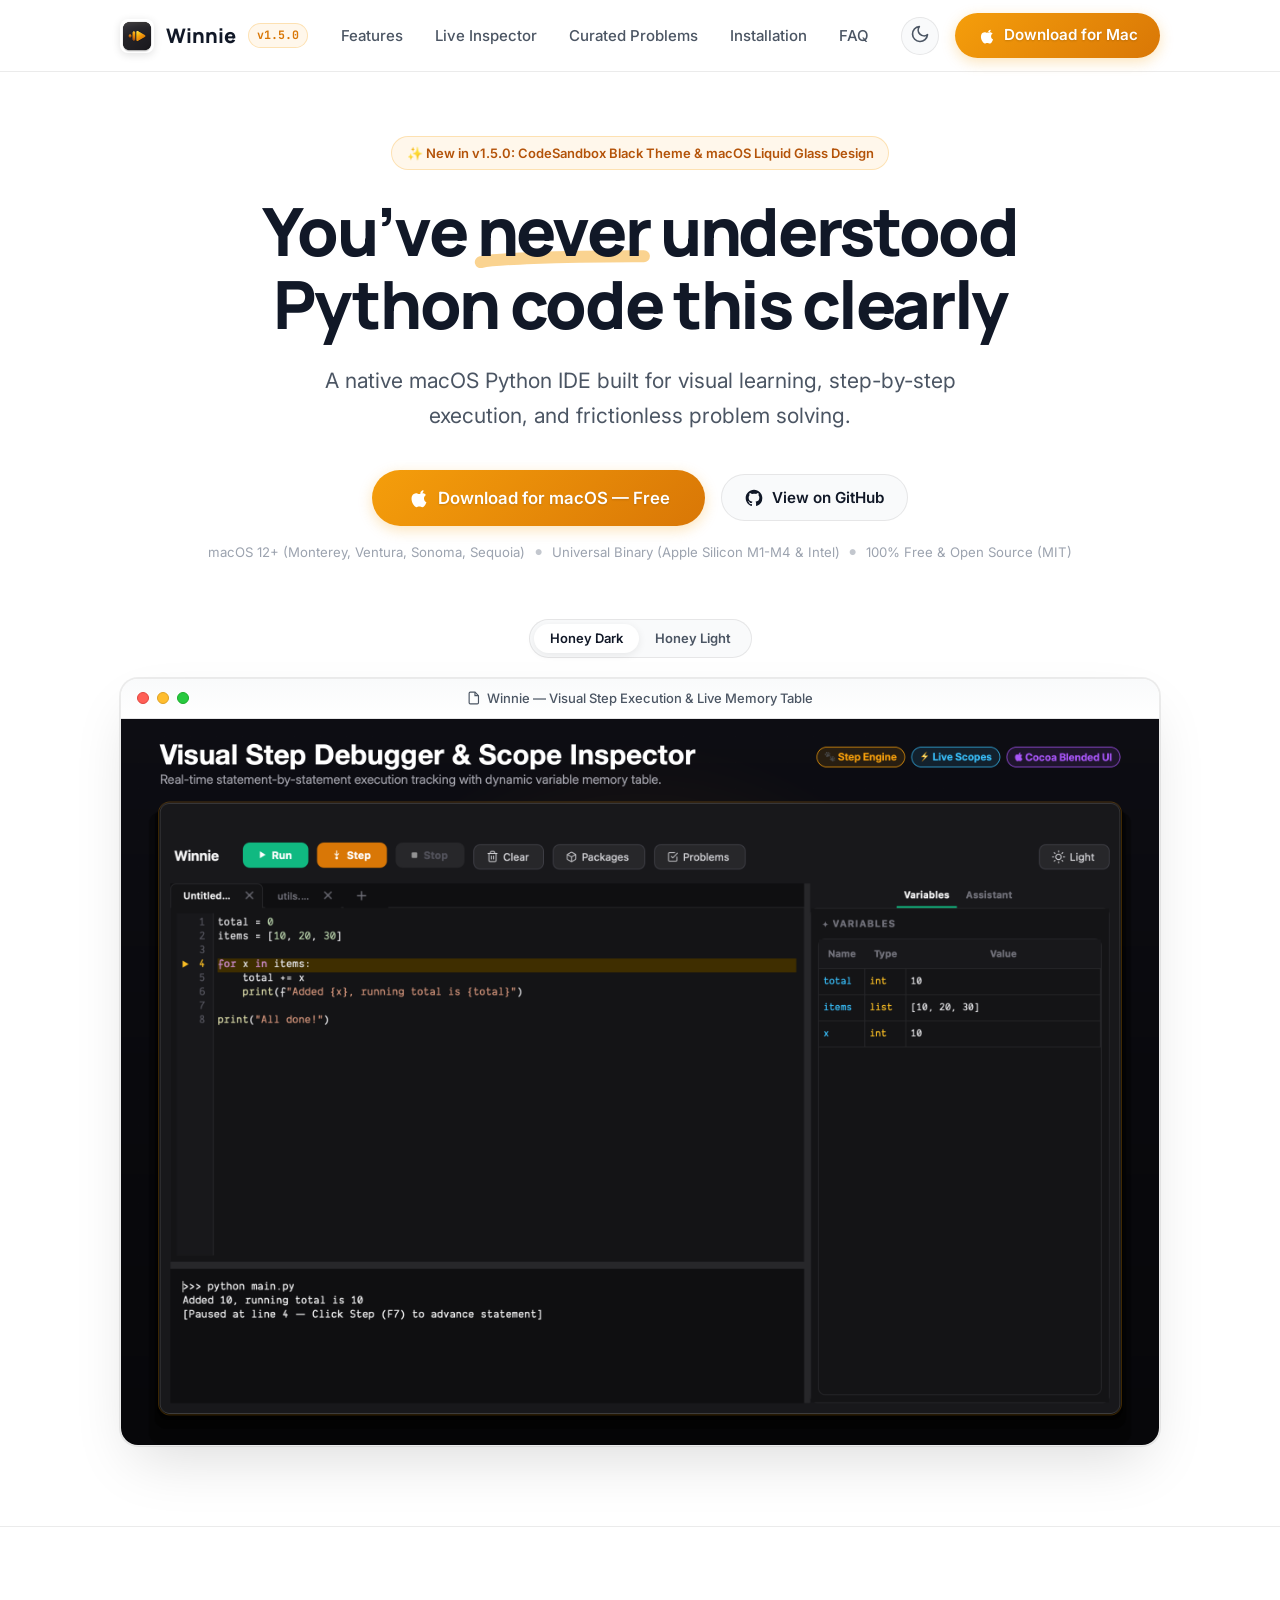
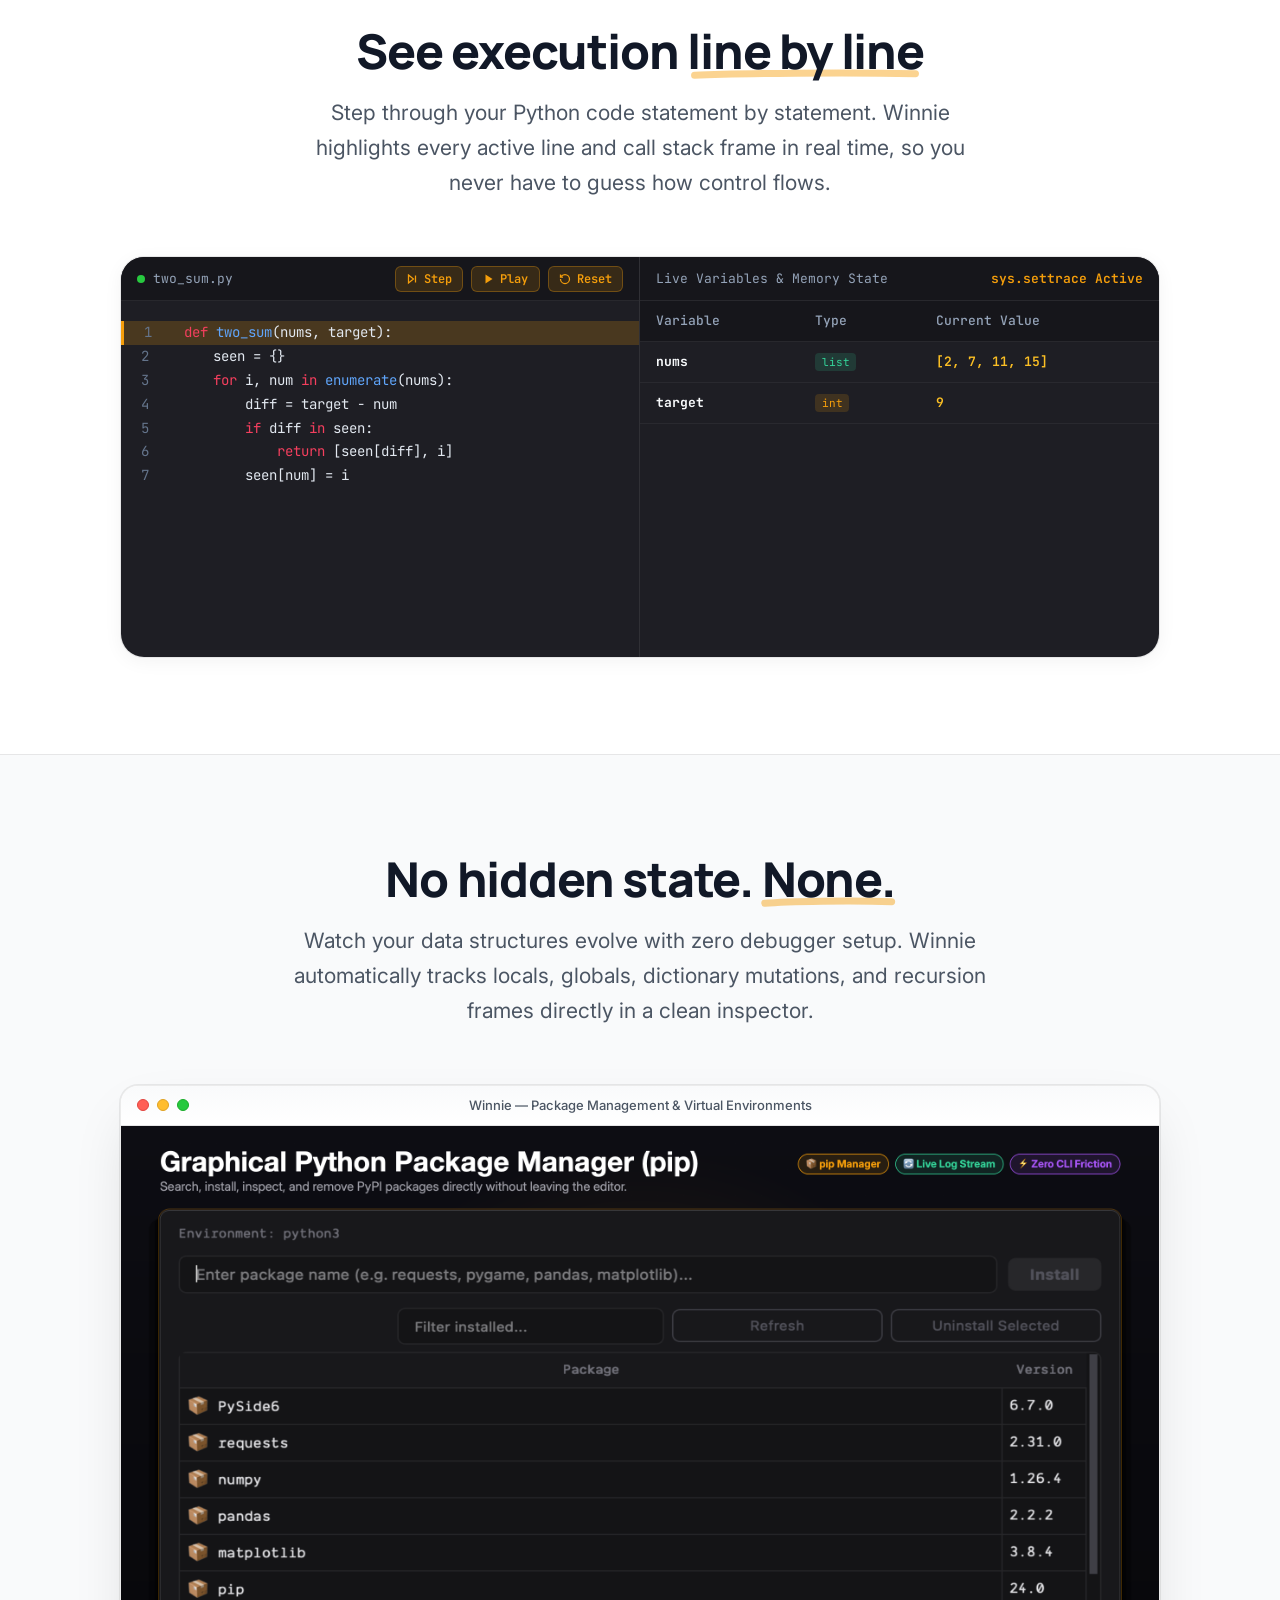
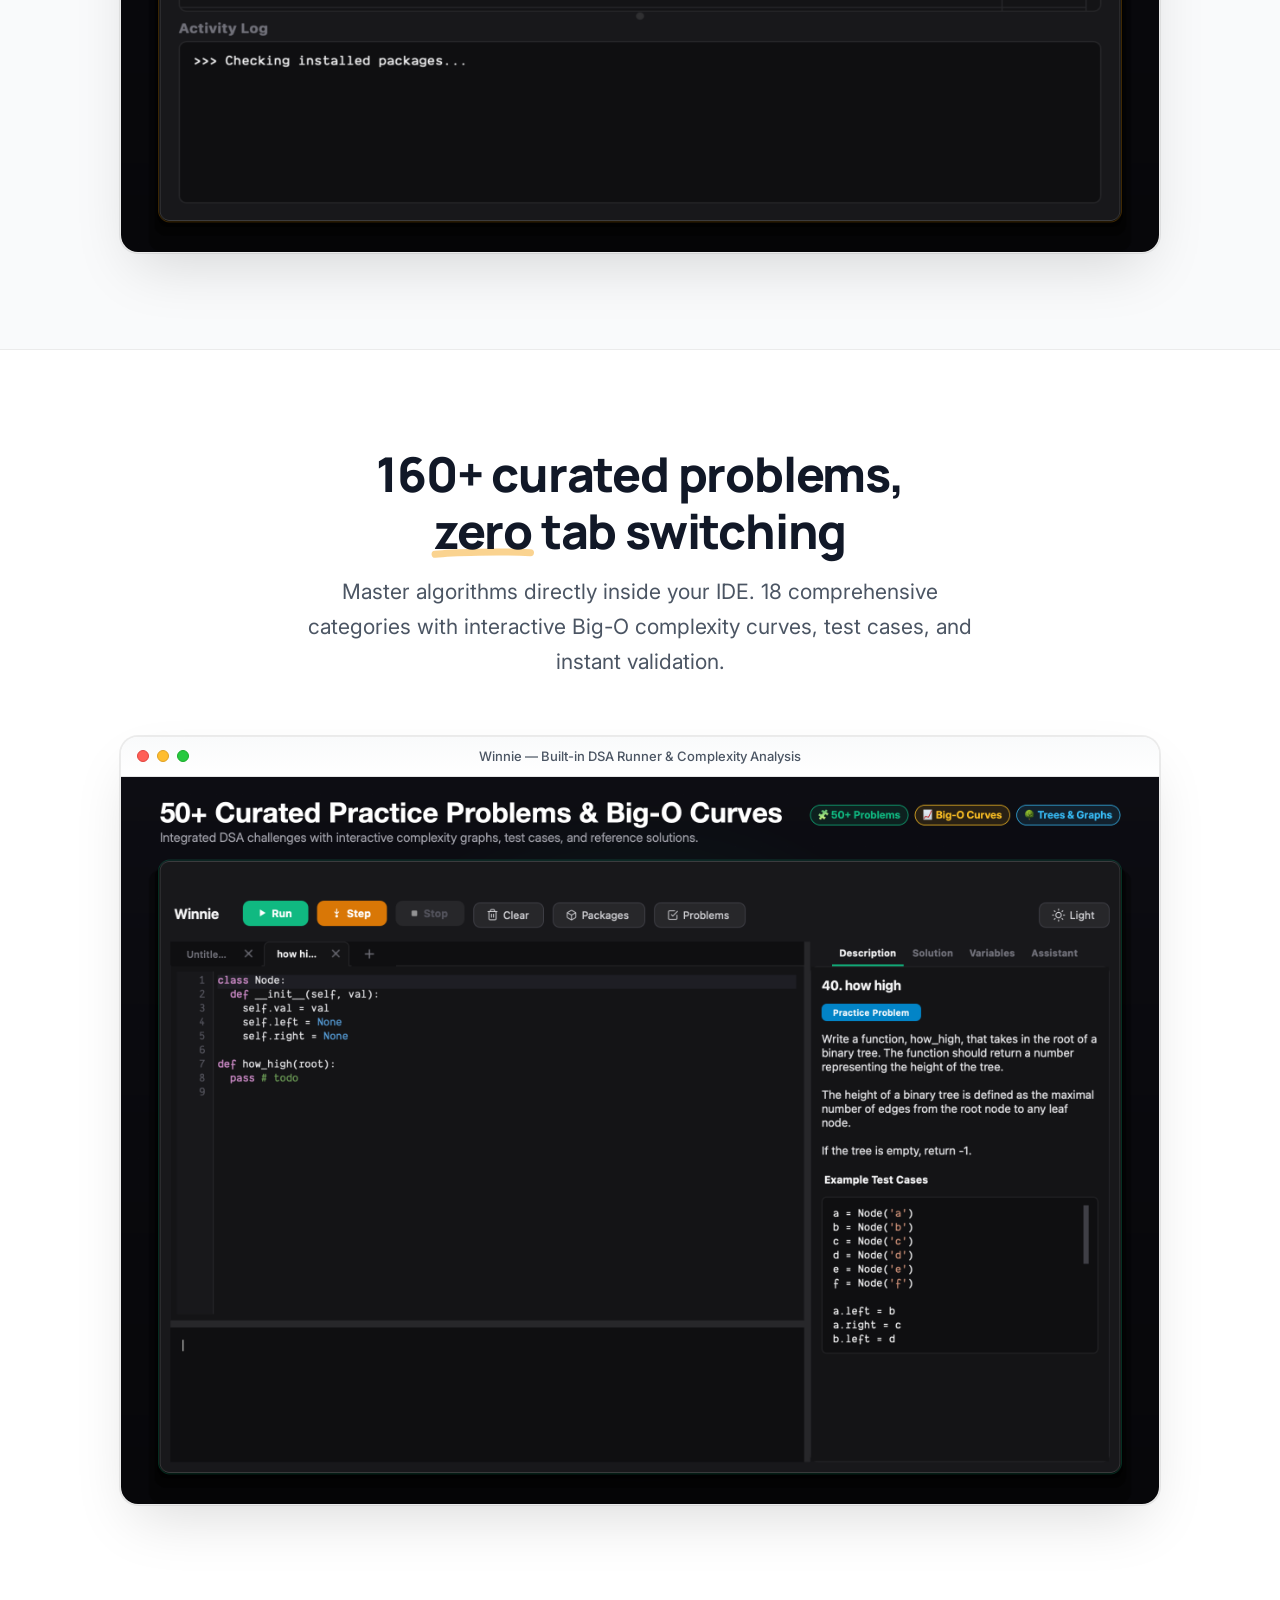
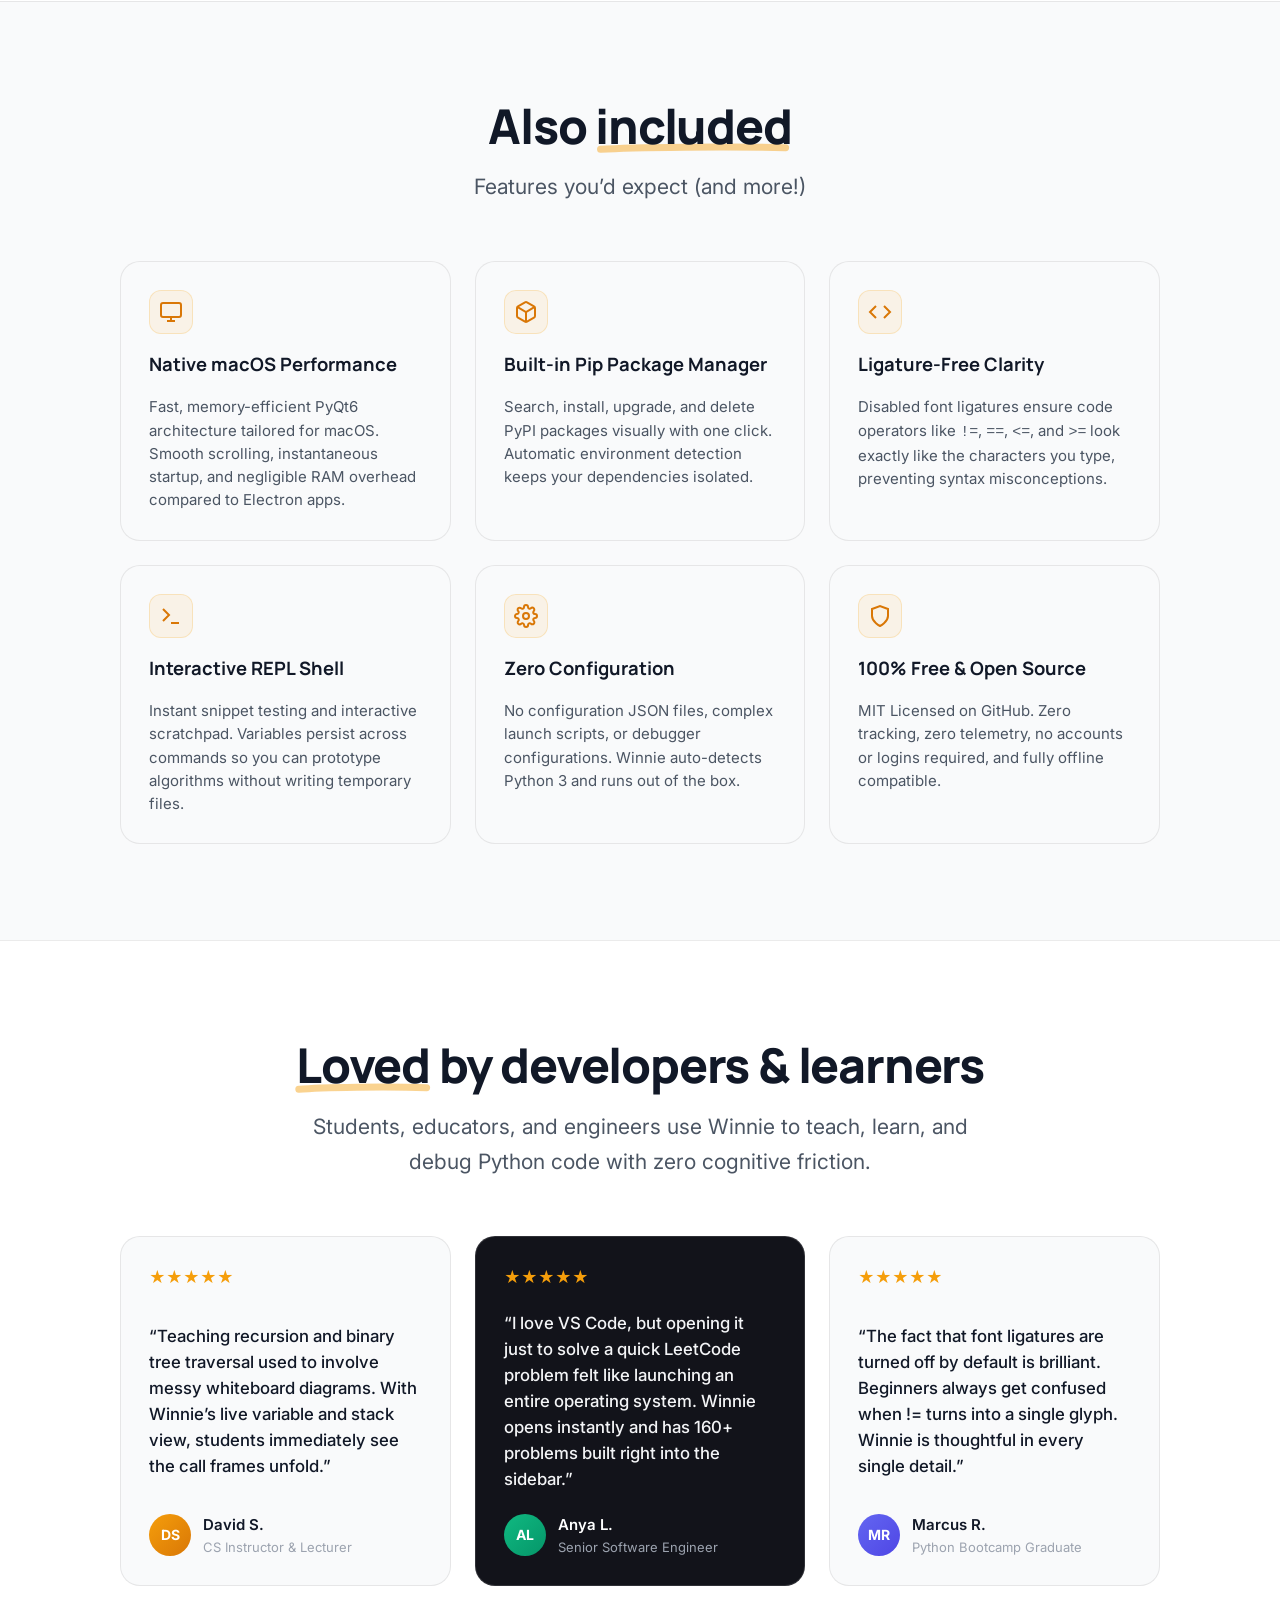
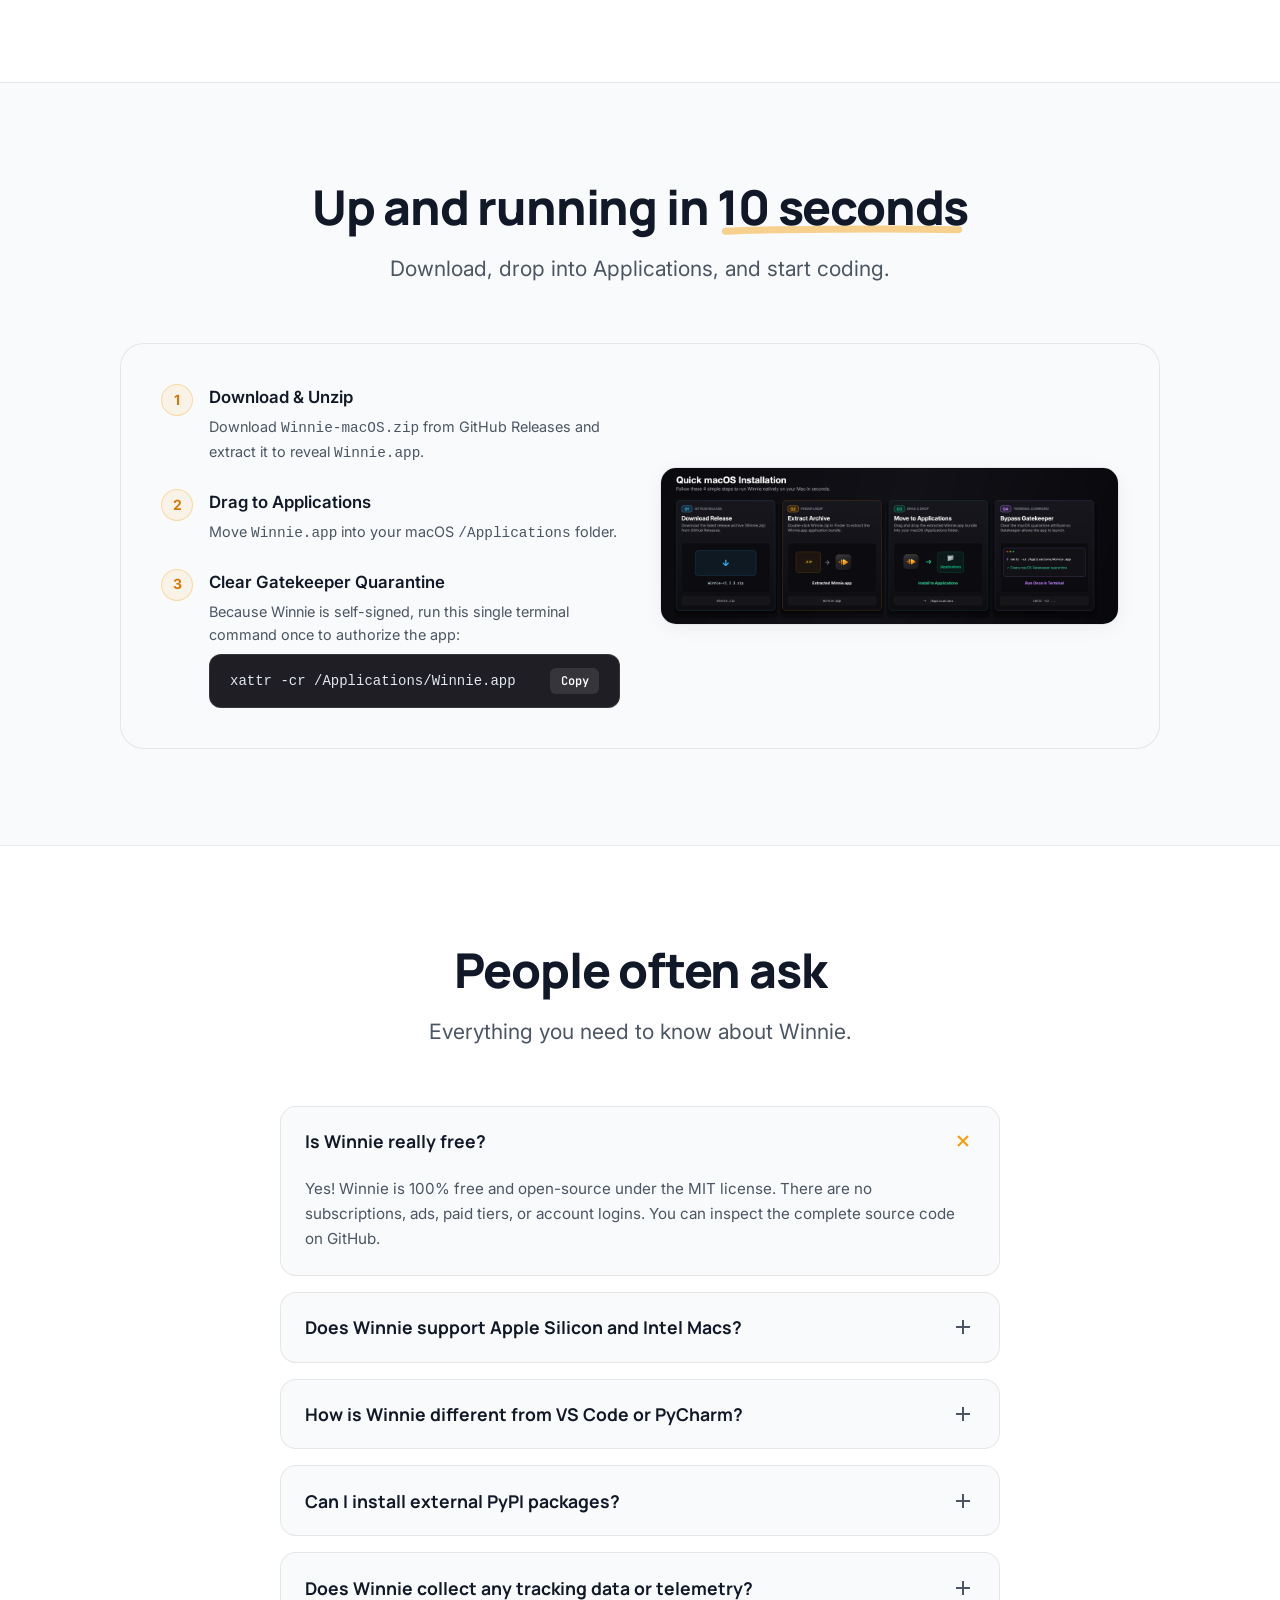
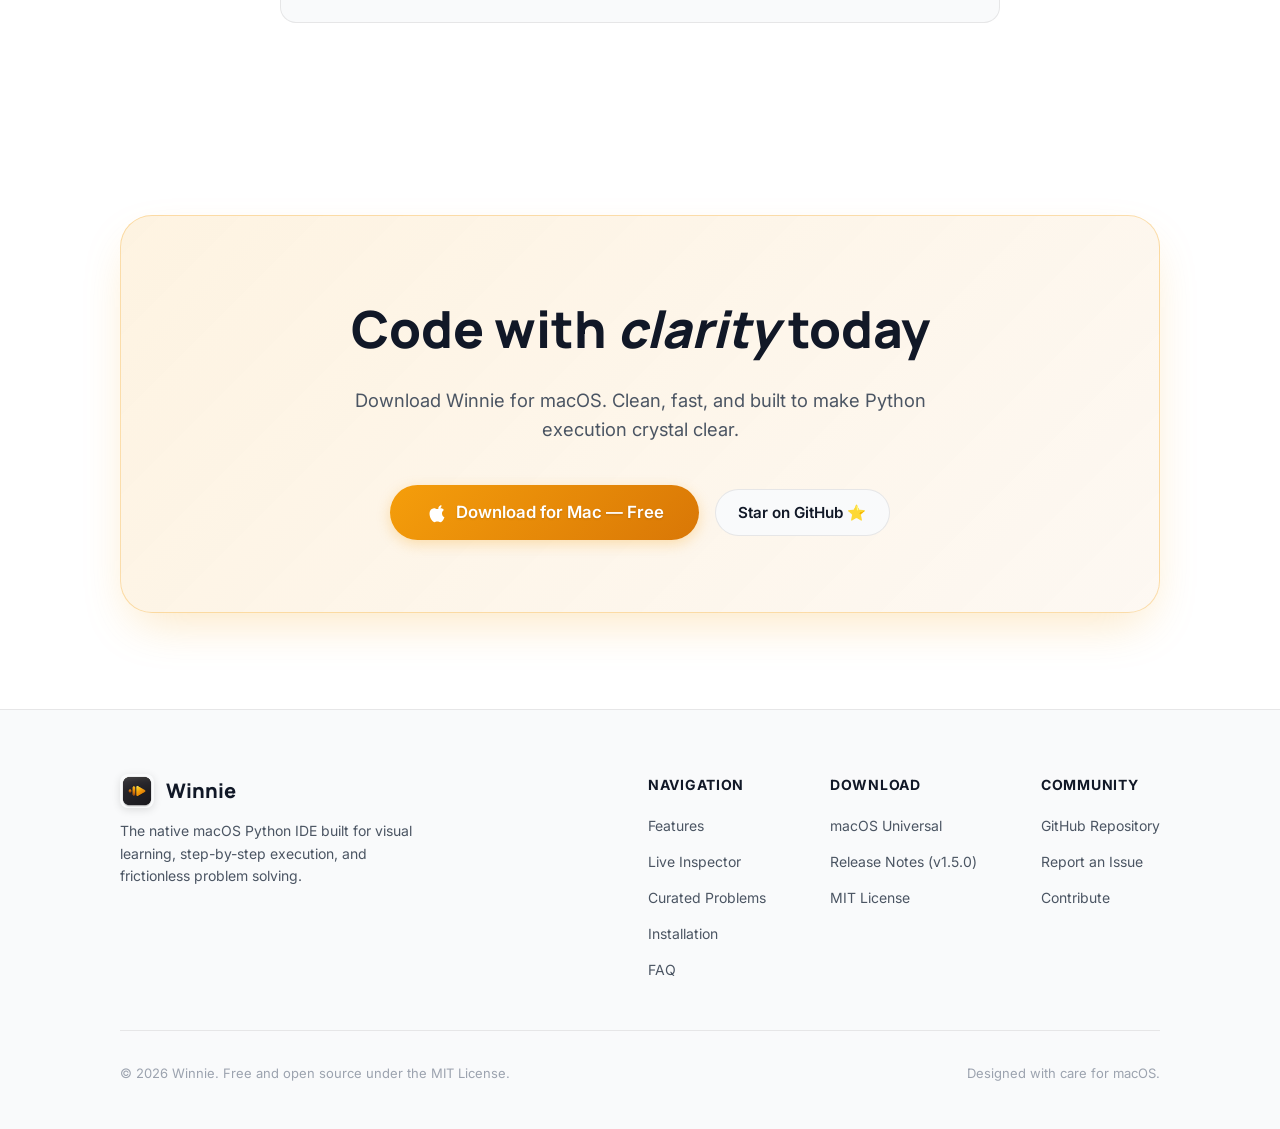
==== commit 1f89b827: "chore: bump version to v1.5.0" ====
--- a/docs/index.html
+++ b/docs/index.html
@@ -16,7 +16,7 @@
       <a href="#" class="brand-logo" title="Winnie">
         <img src="assets/Winnie.png" alt="Winnie Logo">
         <span>Winnie</span>
-        <span class="brand-badge">v1.4.0</span>
+        <span class="brand-badge">v1.5.0</span>
       </a>
 
       <nav class="nav-links">
@@ -50,7 +50,7 @@
     <section class="hero-section">
       <div class="page-wrap">
         <div class="hero-badge-pill">
-          <span>✨ New in v1.4.0: 168 Practice Problems across 18 Categories</span>
+          <span>✨ New in v1.5.0: CodeSandbox Black Theme & macOS Liquid Glass Design</span>
         </div>
 
         <h1 class="text-big-title">
@@ -618,7 +618,7 @@
             <h5>Download</h5>
             <ul>
               <li><a href="https://github.com/nileshhazra/winnie/releases/latest/download/Winnie-macOS.zip">macOS Universal</a></li>
-              <li><a href="https://github.com/nileshhazra/winnie/releases">Release Notes (v1.4.0)</a></li>
+              <li><a href="https://github.com/nileshhazra/winnie/releases">Release Notes (v1.5.0)</a></li>
               <li><a href="https://github.com/nileshhazra/winnie/blob/main/LICENSE">MIT License</a></li>
             </ul>
           </div>
--- a/docs/styles.css
+++ b/docs/styles.css
@@ -3,7 +3,7 @@
 :root {
   --font-family: 'Inter', -apple-system, BlinkMacSystemFont, "Segoe UI", Roboto, sans-serif;
   --font-family-brand: 'Manrope', var(--font-family);
-  --font-family-mono: 'JetBrains Mono', SFMono-Regular, Menlo, Monaco, Consolas, monospace;
+  --font-family-mono: 'SF Mono', SFMono-Regular, 'JetBrains Mono', Menlo, Monaco, Consolas, monospace;
 
   /* Honey Amber Brand Colors */
   --color-brand: #F59E0B;
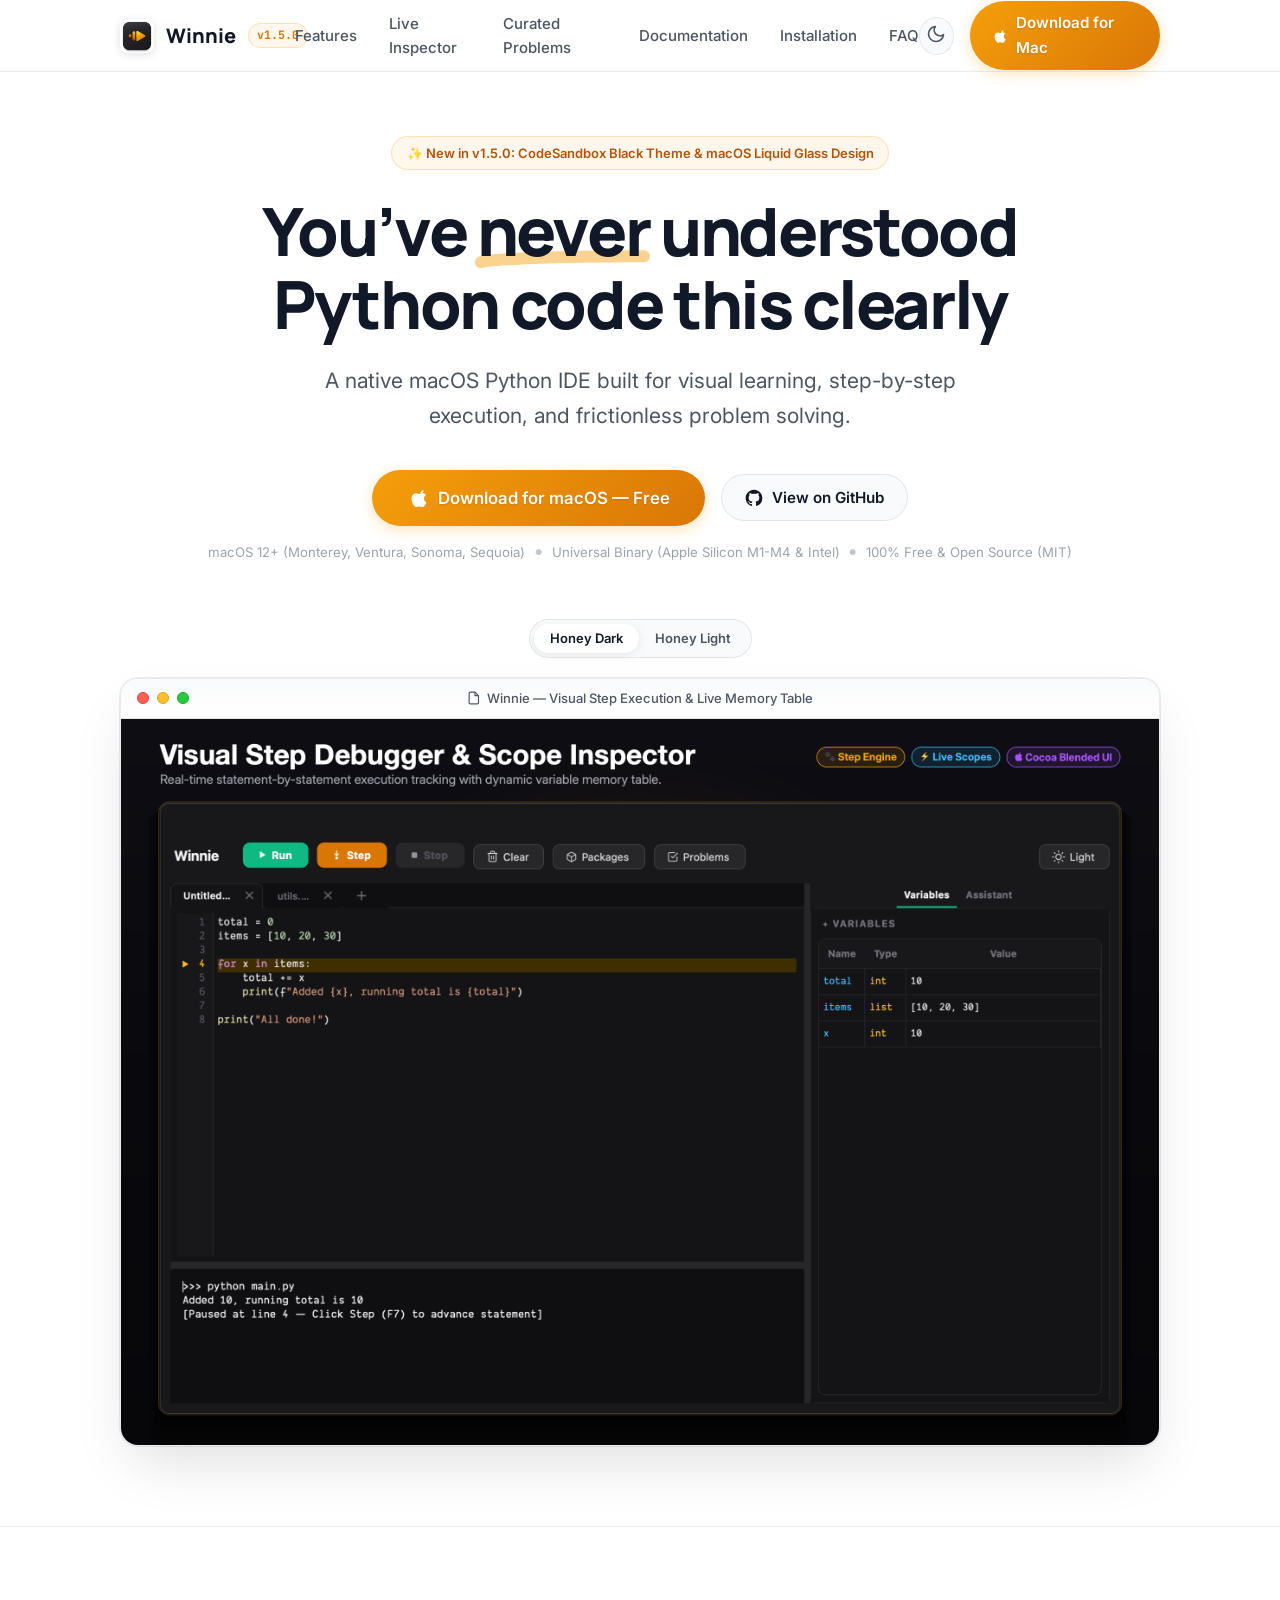
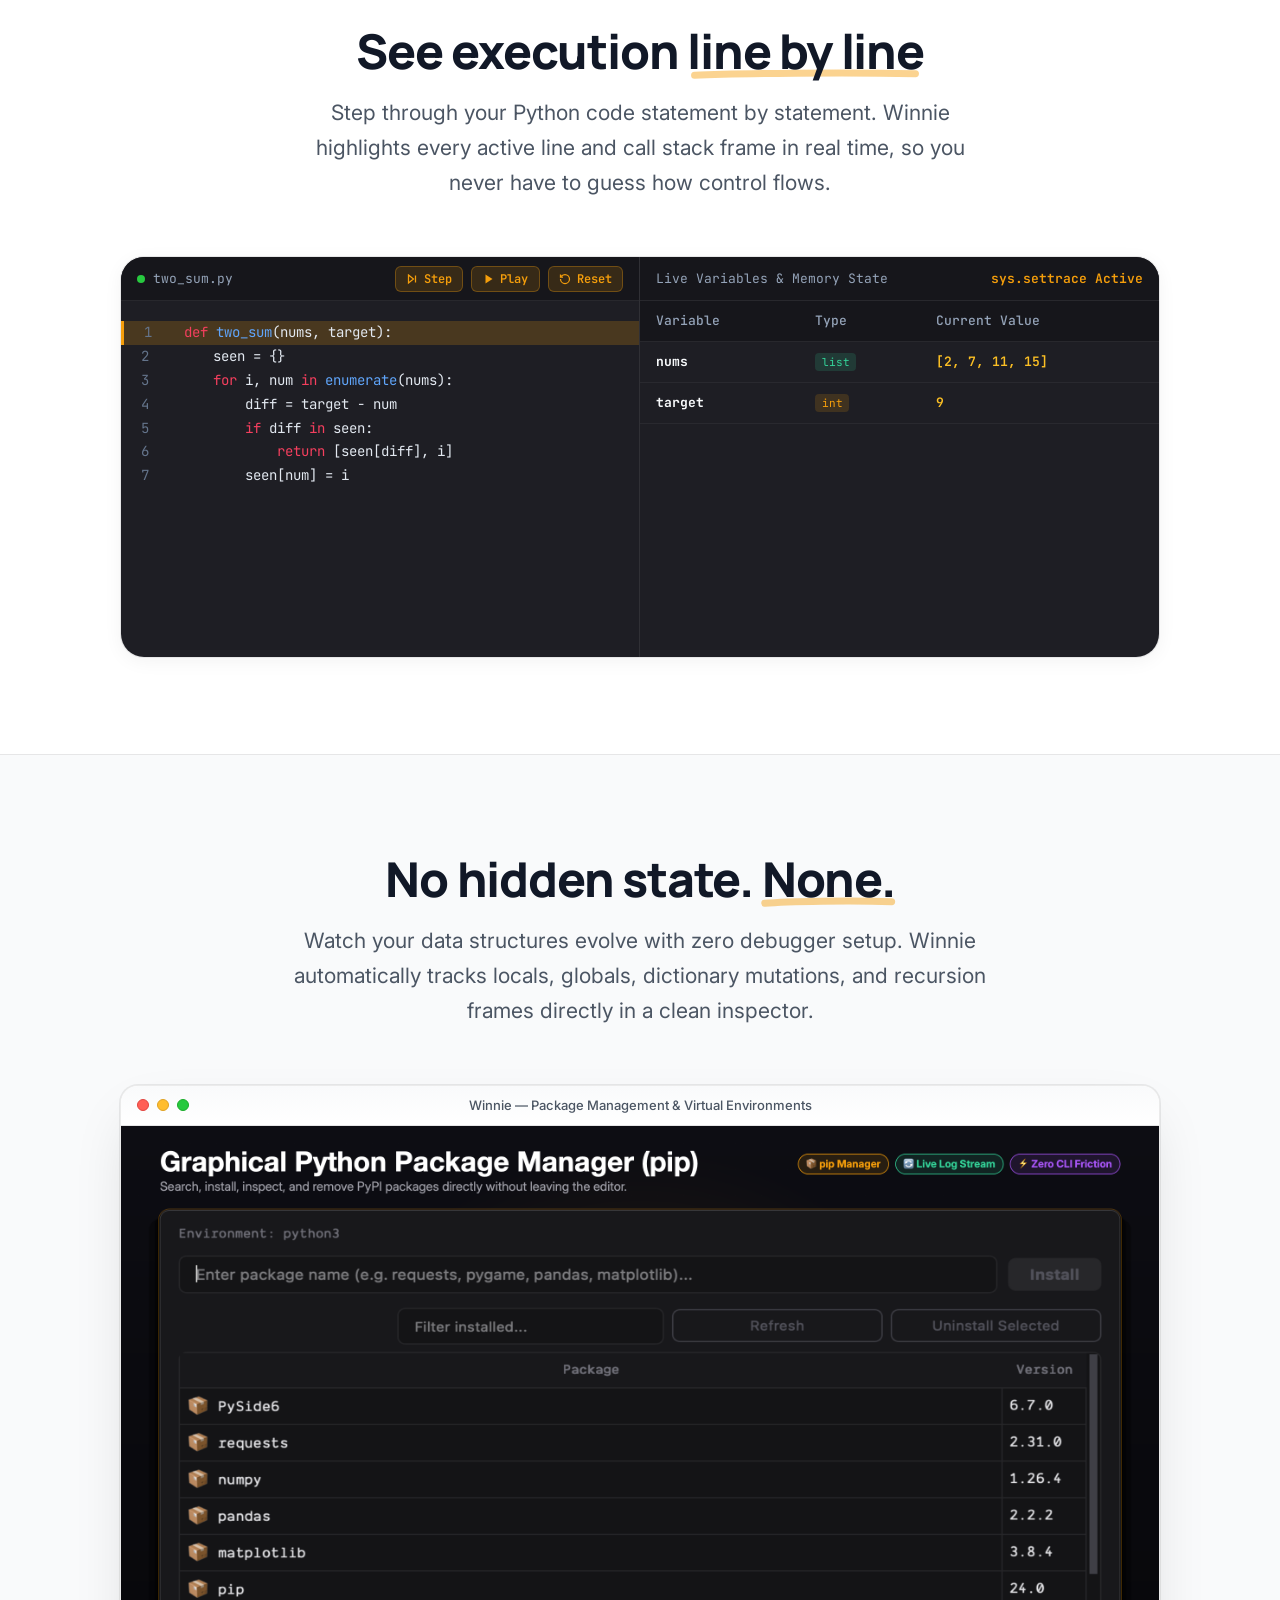
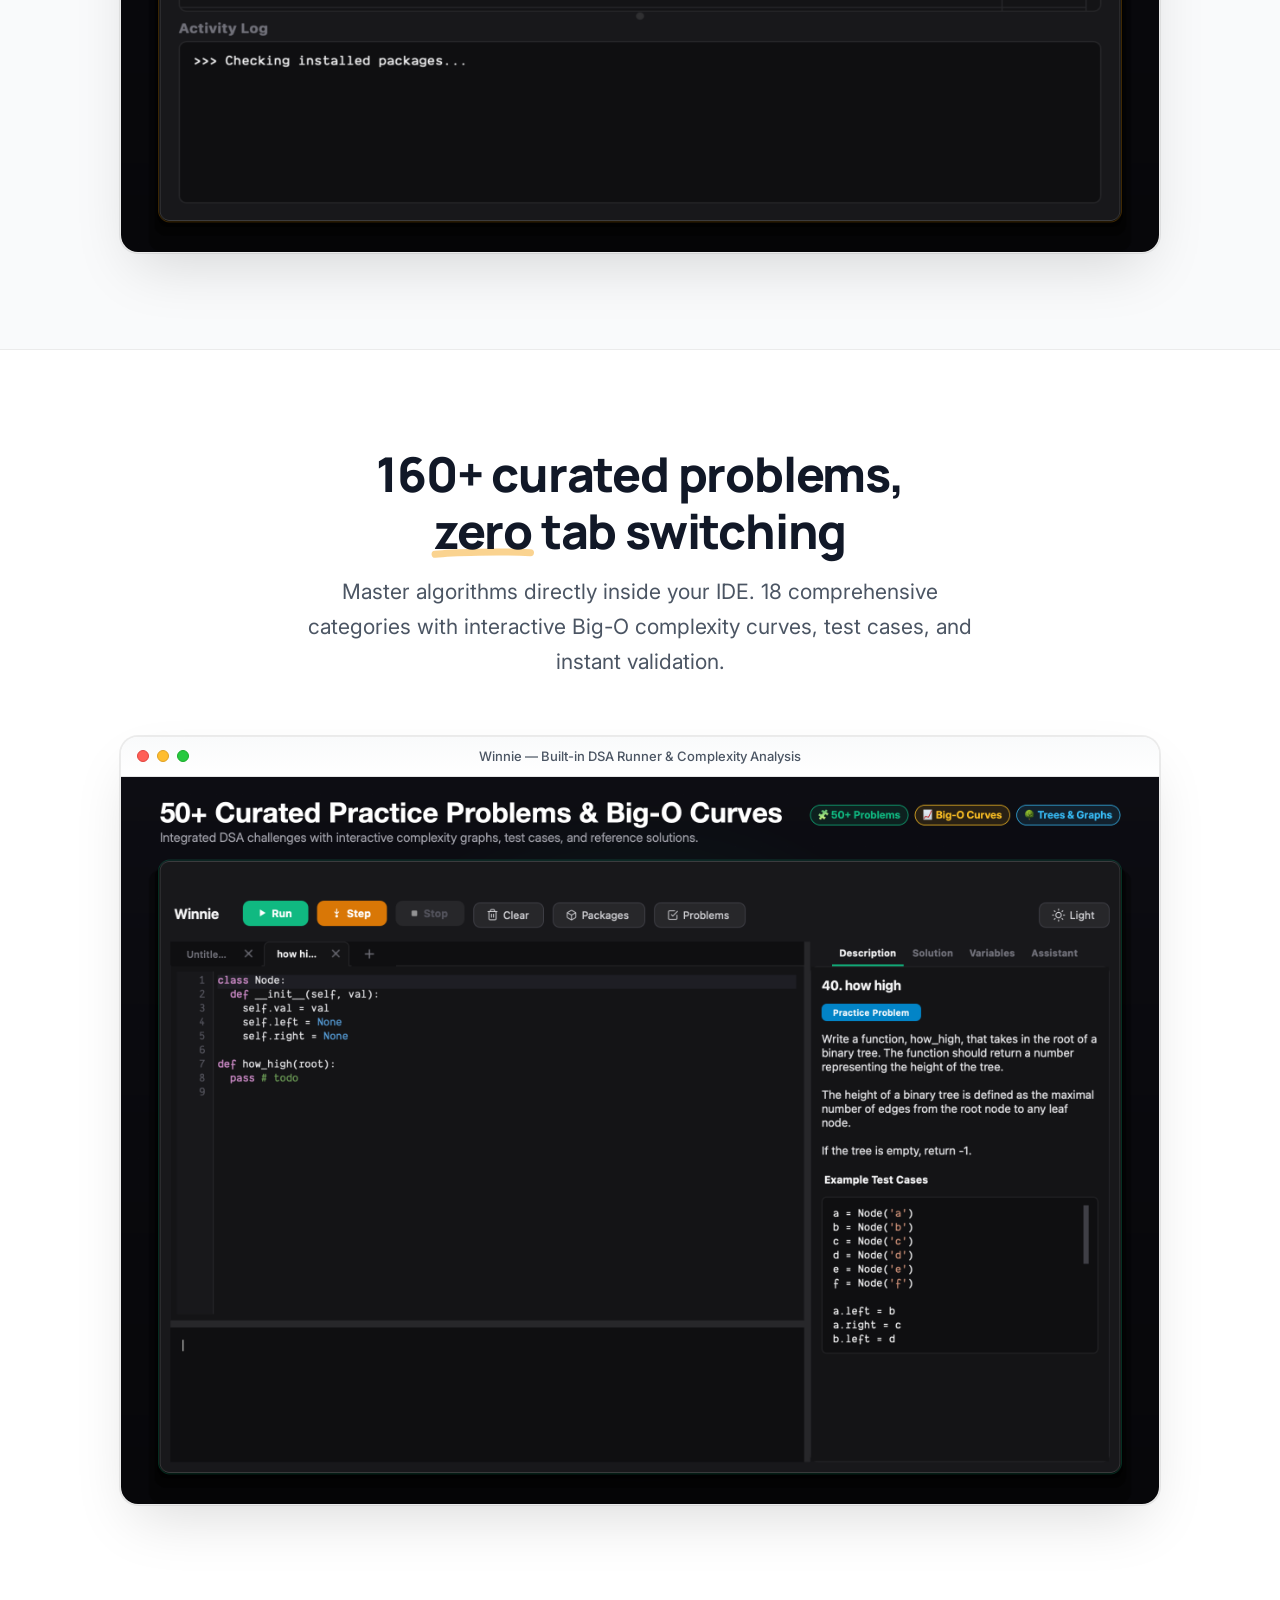
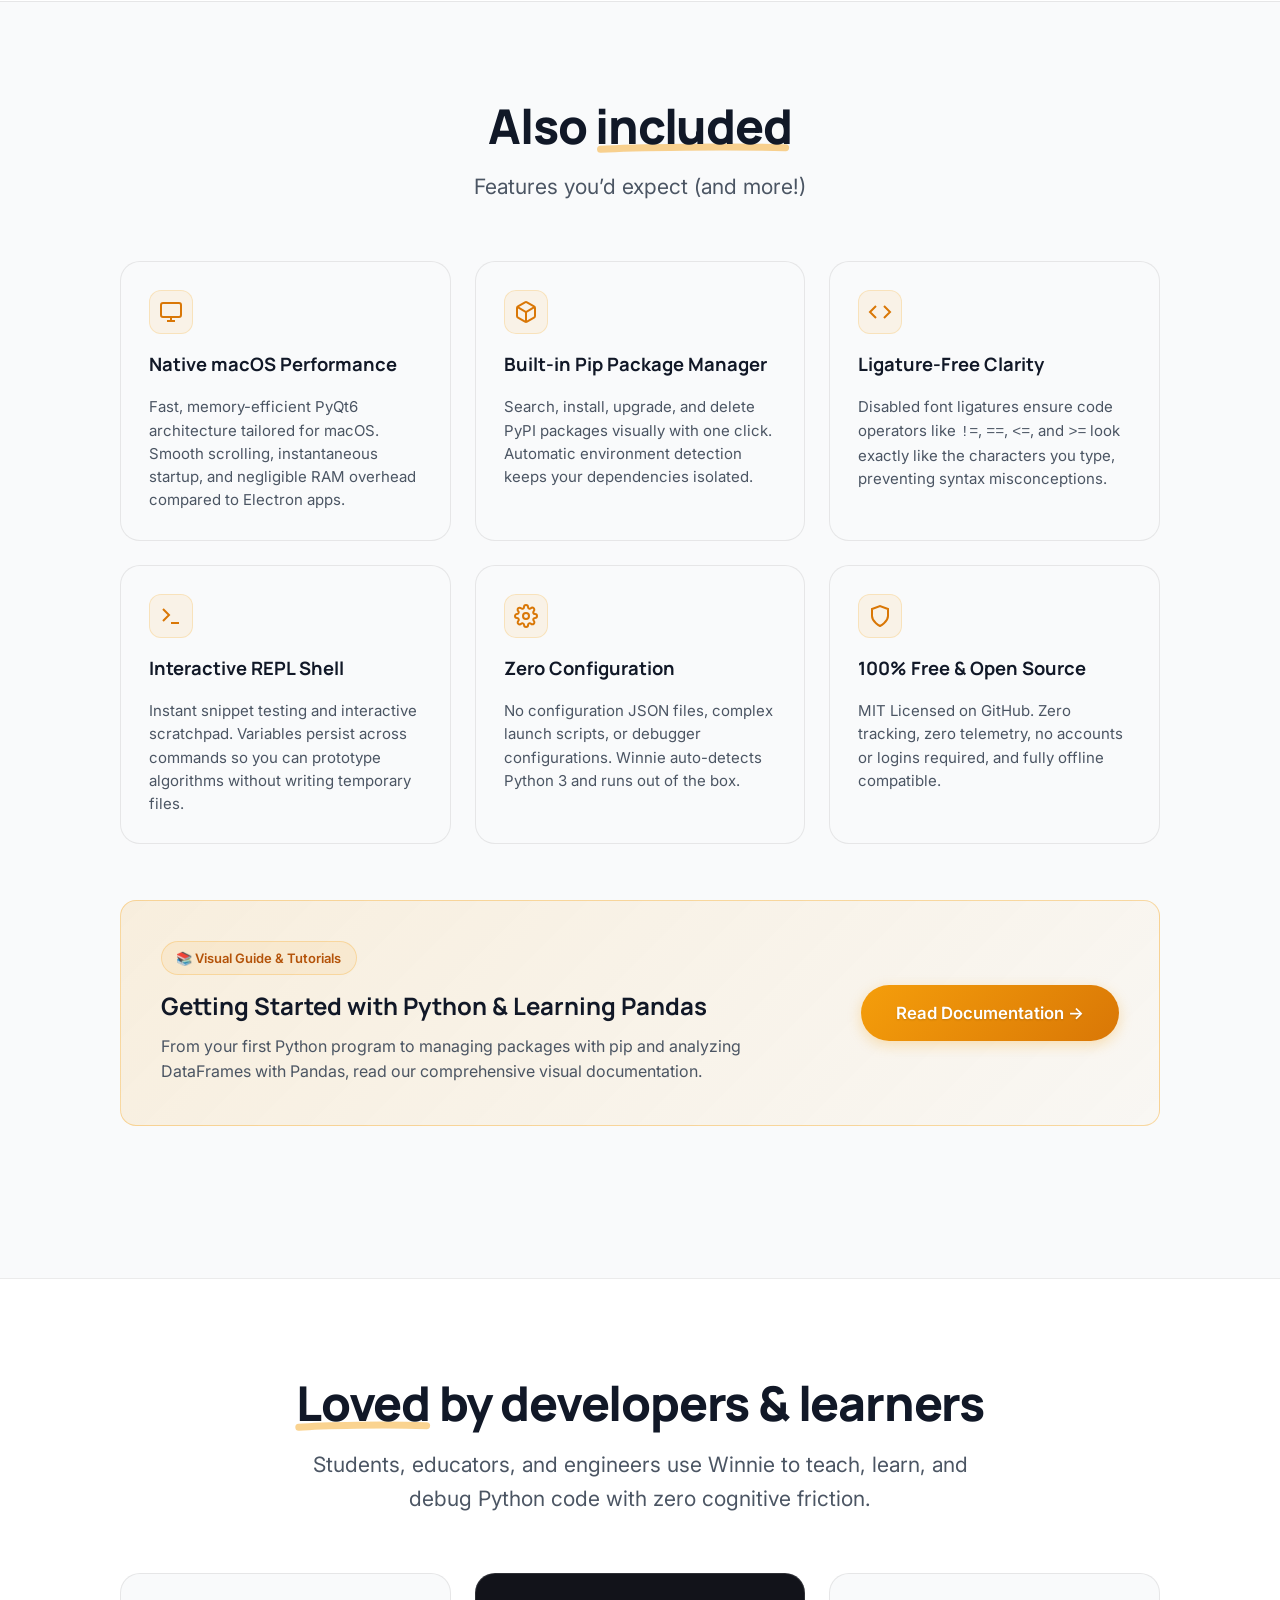
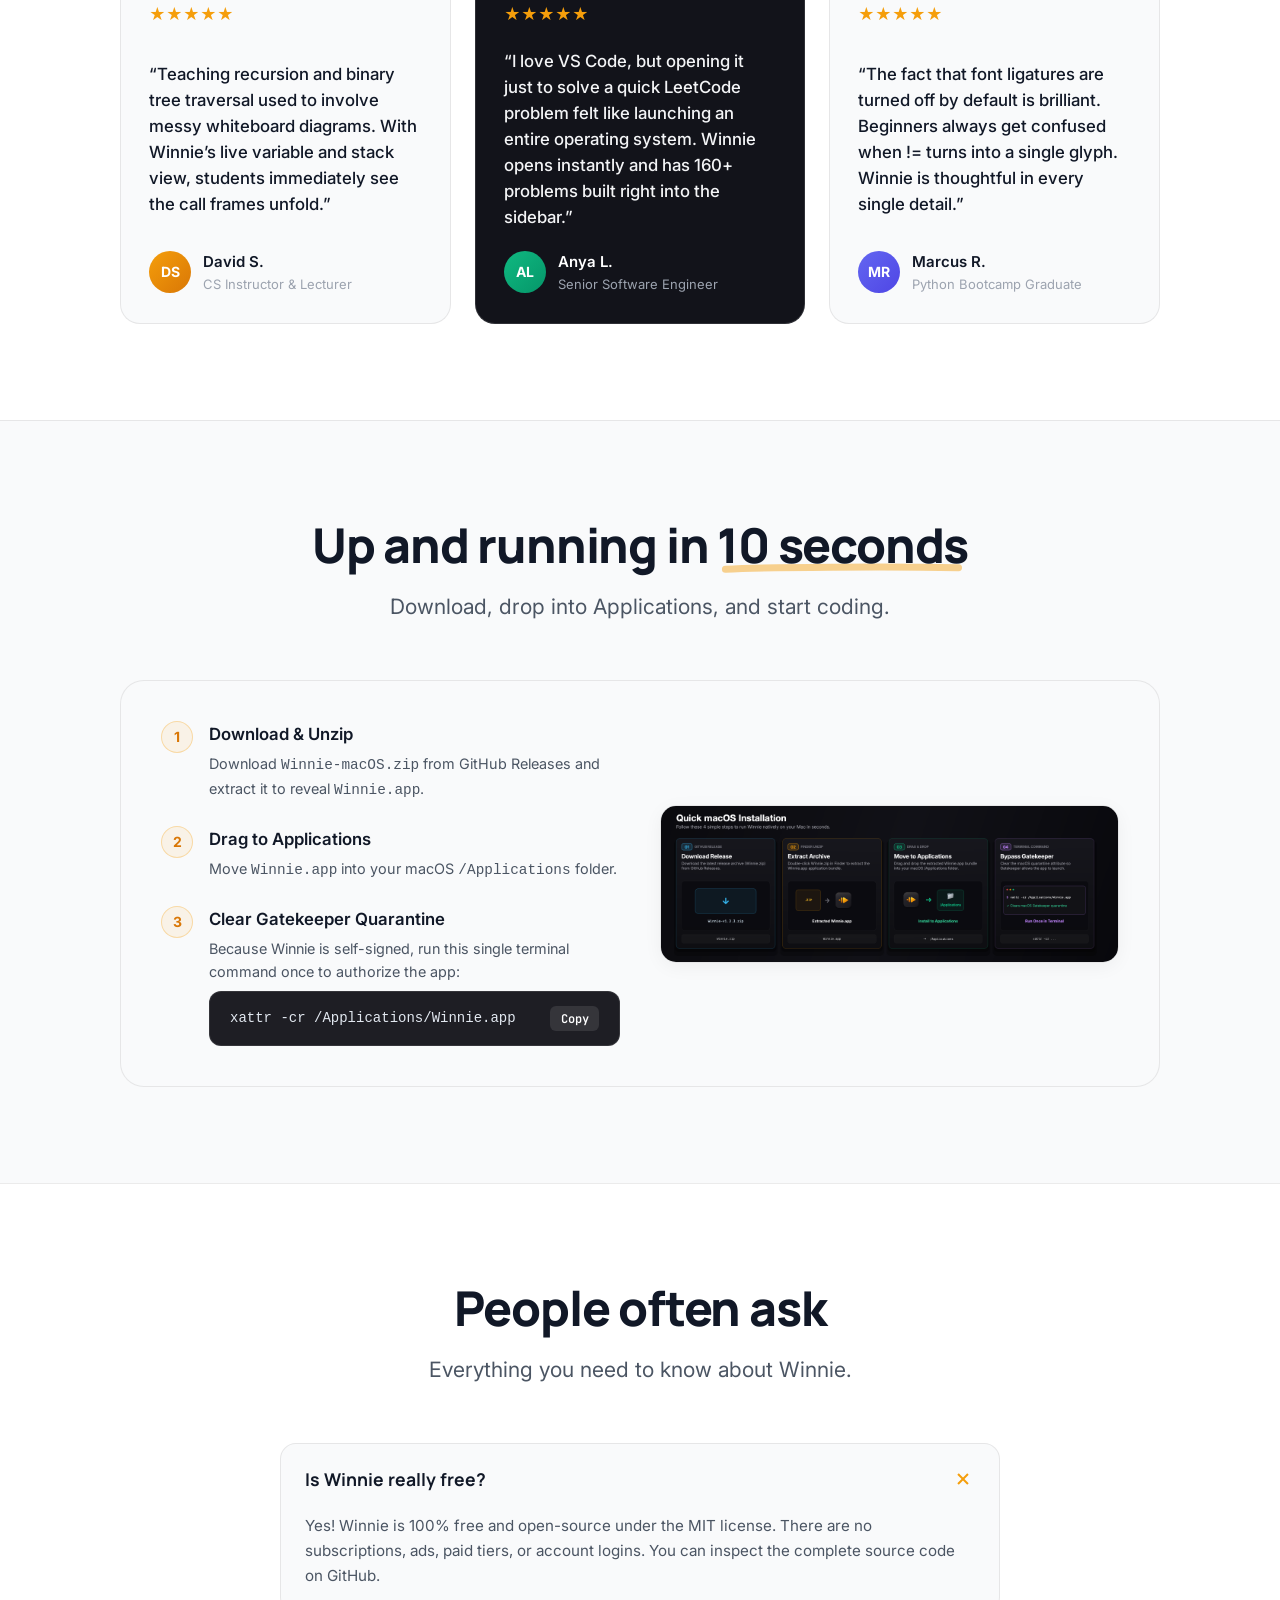
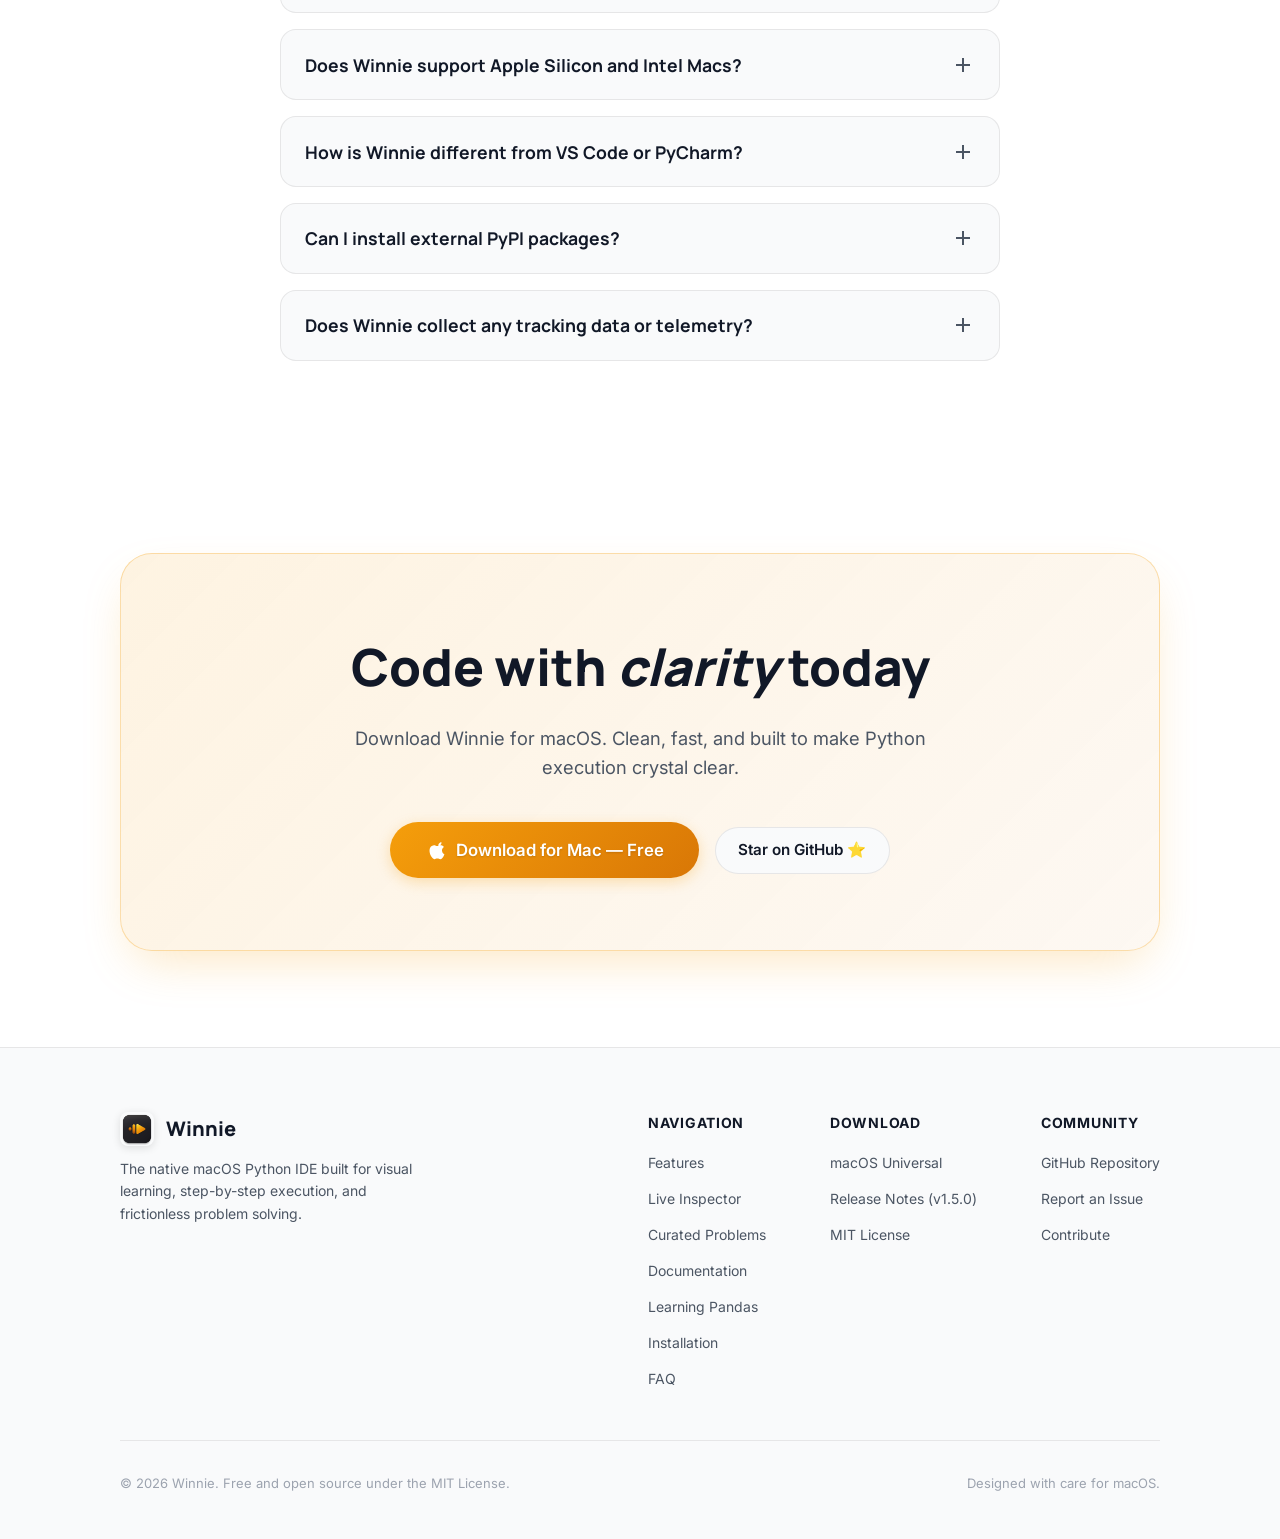
==== commit 02a66573: "docs: add getting started and pandas learning documentation page" ====
--- a/docs/index.html
+++ b/docs/index.html
@@ -23,6 +23,7 @@
         <a href="#features">Features</a>
         <a href="#inspector">Live Inspector</a>
         <a href="#problems">Curated Problems</a>
+        <a href="docs.html">Documentation</a>
         <a href="#install">Installation</a>
         <a href="#faq">FAQ</a>
       </nav>
@@ -367,6 +368,22 @@
             <p>MIT Licensed on GitHub. Zero tracking, zero telemetry, no accounts or logins required, and fully offline compatible.</p>
           </div>
         </div>
+
+        <!-- Documentation & Getting Started Banner -->
+        <div class="docs-cta-banner">
+          <div>
+            <div class="hero-badge-pill" style="margin-bottom: 0.75rem; display: inline-flex;">
+              <span>📚 Visual Guide &amp; Tutorials</span>
+            </div>
+            <h3>Getting Started with Python &amp; Learning Pandas</h3>
+            <p>From your first Python program to managing packages with pip and analyzing DataFrames with Pandas, read our comprehensive visual documentation.</p>
+          </div>
+          <div>
+            <a href="docs.html" class="button-brand button-brand-large">
+              Read Documentation &rarr;
+            </a>
+          </div>
+        </div>
       </div>
     </section>
 
@@ -609,6 +626,8 @@
               <li><a href="#features">Features</a></li>
               <li><a href="#inspector">Live Inspector</a></li>
               <li><a href="#problems">Curated Problems</a></li>
+              <li><a href="docs.html">Documentation</a></li>
+              <li><a href="docs.html#pandas-tutorial">Learning Pandas</a></li>
               <li><a href="#install">Installation</a></li>
               <li><a href="#faq">FAQ</a></li>
             </ul>
--- a/docs/styles.css
+++ b/docs/styles.css
@@ -1063,3 +1063,471 @@
     gap: 2rem;
   }
 }
+
+
+/* ==========================================================================
+   Documentation Page Styles (docs.html)
+   ========================================================================== */
+
+.docs-hero {
+  padding: 4rem 0 2.5rem;
+  border-bottom: 1px solid var(--border-card);
+  background: radial-gradient(circle at 50% 0%, rgba(245, 158, 11, 0.08) 0%, transparent 60%);
+}
+
+.docs-hero-inner {
+  max-width: 860px;
+}
+
+.docs-breadcrumb {
+  display: flex;
+  align-items: center;
+  gap: 0.5rem;
+  font-size: 0.8125rem;
+  color: var(--text-tertiary);
+  margin-bottom: 1rem;
+}
+
+.docs-breadcrumb a {
+  color: var(--color-brand);
+  font-weight: 500;
+}
+
+.docs-breadcrumb a:hover {
+  text-decoration: underline;
+}
+
+.docs-title {
+  font-family: var(--font-family-brand);
+  font-size: clamp(2rem, 4vw, 3rem);
+  font-weight: 800;
+  letter-spacing: -0.03em;
+  line-height: 1.15;
+  color: var(--text-primary);
+  margin-bottom: 1rem;
+}
+
+.docs-subtitle {
+  font-size: 1.125rem;
+  color: var(--text-secondary);
+  line-height: 1.6;
+  max-width: 720px;
+}
+
+.docs-layout-wrap {
+  display: grid;
+  grid-template-columns: 260px 1fr;
+  gap: 3.5rem;
+  align-items: start;
+  padding: 3rem 0 6rem;
+}
+
+@media (max-width: 960px) {
+  .docs-layout-wrap {
+    grid-template-columns: 1fr;
+    gap: 2rem;
+  }
+}
+
+/* Sticky Documentation Sidebar */
+.docs-sidebar {
+  position: sticky;
+  top: 5.5rem;
+  max-height: calc(100vh - 6rem);
+  overflow-y: auto;
+  padding-right: 1rem;
+}
+
+.docs-sidebar-group {
+  margin-bottom: 2rem;
+}
+
+.docs-sidebar-heading {
+  font-size: 0.75rem;
+  font-weight: 700;
+  text-transform: uppercase;
+  letter-spacing: 0.08em;
+  color: var(--text-tertiary);
+  margin-bottom: 0.75rem;
+  display: flex;
+  align-items: center;
+  gap: 0.4rem;
+}
+
+.docs-sidebar-nav {
+  list-style: none;
+  display: flex;
+  flex-direction: column;
+  gap: 0.25rem;
+}
+
+.docs-sidebar-link {
+  display: block;
+  font-size: 0.875rem;
+  color: var(--text-secondary);
+  padding: 0.45rem 0.75rem;
+  border-radius: 8px;
+  transition: all 0.15s ease;
+  line-height: 1.4;
+}
+
+.docs-sidebar-link:hover {
+  color: var(--color-brand);
+  background-color: var(--color-brand-subtle);
+}
+
+.docs-sidebar-link.active {
+  color: var(--color-brand-dark);
+  font-weight: 600;
+  background-color: var(--color-brand-subtle);
+  border-left: 3px solid var(--color-brand);
+}
+
+[data-theme="dark"] .docs-sidebar-link.active {
+  color: var(--color-brand);
+}
+
+/* Documentation Content */
+.docs-content {
+  min-width: 0;
+}
+
+.docs-section {
+  margin-bottom: 4.5rem;
+  scroll-margin-top: 6rem;
+}
+
+.docs-section h2 {
+  font-family: var(--font-family-brand);
+  font-size: 1.875rem;
+  font-weight: 700;
+  letter-spacing: -0.02em;
+  color: var(--text-primary);
+  margin-bottom: 1rem;
+  display: flex;
+  align-items: center;
+  gap: 0.6rem;
+}
+
+.docs-section h3 {
+  font-family: var(--font-family-brand);
+  font-size: 1.35rem;
+  font-weight: 700;
+  color: var(--text-primary);
+  margin: 2.25rem 0 0.75rem;
+}
+
+.docs-section h4 {
+  font-size: 1.1rem;
+  font-weight: 600;
+  color: var(--text-primary);
+  margin: 1.5rem 0 0.5rem;
+}
+
+.docs-lead {
+  font-size: 1.0625rem;
+  color: var(--text-secondary);
+  line-height: 1.7;
+  margin-bottom: 1.5rem;
+}
+
+.docs-paragraph {
+  font-size: 0.965rem;
+  color: var(--text-secondary);
+  line-height: 1.7;
+  margin-bottom: 1.25rem;
+}
+
+/* Callout Boxes */
+.callout {
+  padding: 1.25rem 1.5rem;
+  border-radius: 12px;
+  margin: 1.5rem 0;
+  display: flex;
+  gap: 1rem;
+  align-items: flex-start;
+  font-size: 0.9375rem;
+  line-height: 1.6;
+}
+
+.callout-icon {
+  flex-shrink: 0;
+  font-size: 1.25rem;
+  line-height: 1;
+  margin-top: 0.15rem;
+}
+
+.callout-body strong {
+  display: block;
+  margin-bottom: 0.25rem;
+  font-size: 0.95rem;
+}
+
+.callout-info {
+  background: rgba(59, 130, 246, 0.08);
+  border: 1px solid rgba(59, 130, 246, 0.25);
+  color: var(--text-secondary);
+}
+.callout-info strong {
+  color: #2563EB;
+}
+[data-theme="dark"] .callout-info strong {
+  color: #60A5FA;
+}
+
+.callout-tip {
+  background: rgba(16, 185, 129, 0.08);
+  border: 1px solid rgba(16, 185, 129, 0.25);
+  color: var(--text-secondary);
+}
+.callout-tip strong {
+  color: #059669;
+}
+[data-theme="dark"] .callout-tip strong {
+  color: #34D399;
+}
+
+.callout-warning {
+  background: rgba(245, 158, 11, 0.08);
+  border: 1px solid rgba(245, 158, 11, 0.25);
+  color: var(--text-secondary);
+}
+.callout-warning strong {
+  color: var(--color-brand-dark);
+}
+[data-theme="dark"] .callout-warning strong {
+  color: var(--color-brand);
+}
+
+/* Code Blocks with CodeSandbox Black theme colors */
+.docs-code-container {
+  margin: 1.5rem 0;
+  border-radius: 12px;
+  overflow: hidden;
+  box-shadow: var(--shadow-md);
+  border: 1px solid rgba(255, 255, 255, 0.08);
+  background-color: #14151B;
+}
+
+.docs-code-header {
+  display: flex;
+  align-items: center;
+  justify-content: space-between;
+  padding: 0.65rem 1rem;
+  background-color: #0F1015;
+  border-bottom: 1px solid rgba(255, 255, 255, 0.06);
+  font-family: var(--font-family-mono);
+  font-size: 0.75rem;
+  color: #94A3B8;
+}
+
+.docs-code-title {
+  display: flex;
+  align-items: center;
+  gap: 0.5rem;
+}
+
+.docs-code-title .dot-file {
+  width: 8px;
+  height: 8px;
+  border-radius: 50%;
+  background: var(--color-brand);
+}
+
+.code-copy-btn {
+  display: inline-flex;
+  align-items: center;
+  gap: 0.35rem;
+  padding: 0.3rem 0.6rem;
+  border-radius: 6px;
+  font-size: 0.75rem;
+  color: #CBD5E1;
+  background: rgba(255, 255, 255, 0.06);
+  border: 1px solid rgba(255, 255, 255, 0.1);
+  transition: all 0.15s ease;
+}
+
+.code-copy-btn:hover {
+  background: rgba(255, 255, 255, 0.14);
+  color: #FFFFFF;
+}
+
+.docs-code-body {
+  padding: 1.25rem 1.25rem 1.25rem 1rem;
+  overflow-x: auto;
+  font-family: var(--font-family-mono);
+  font-size: 0.875rem;
+  line-height: 1.7;
+  color: #ABB2BF;
+  background-color: #14151B;
+}
+
+.docs-code-body pre {
+  margin: 0;
+  font-family: inherit;
+  font-size: inherit;
+  line-height: inherit;
+}
+
+/* CodeSandbox Black Syntax Tokens */
+.syn-kw { color: #C678DD; font-weight: 600; }     /* import, from, def, class, return, if, for, in */
+.syn-str { color: #41B883; }                       /* strings, docstrings */
+.syn-fn { color: #61AFEF; }                        /* function / method calls */
+.syn-cls { color: #E5C07B; }                       /* DataFrame, Series */
+.syn-num { color: #D19A66; }                       /* numbers, params */
+.syn-cm { color: #5C6370; font-style: italic; }    /* comments */
+.syn-op { color: #ABB2BF; }                        /* = [ ] . , : */
+.syn-self { color: #E06C75; }                      /* self, special */
+
+/* Feature Step Cards */
+.step-cards-grid {
+  display: grid;
+  grid-template-columns: repeat(auto-fit, minmax(280px, 1fr));
+  gap: 1.25rem;
+  margin: 1.5rem 0;
+}
+
+.step-card {
+  background-color: var(--bg-card);
+  border: 1px solid var(--border-card);
+  border-radius: 12px;
+  padding: 1.5rem;
+  transition: all 0.2s ease;
+}
+
+.step-card:hover {
+  border-color: var(--border-card-hover);
+  transform: translateY(-2px);
+  box-shadow: var(--shadow-md);
+}
+
+.step-card-num {
+  width: 28px;
+  height: 28px;
+  border-radius: 8px;
+  background: var(--color-brand);
+  color: #111;
+  font-weight: 800;
+  font-size: 0.875rem;
+  display: flex;
+  align-items: center;
+  justify-content: center;
+  margin-bottom: 0.85rem;
+}
+
+.step-card h4 {
+  margin: 0 0 0.5rem 0;
+  font-size: 1.05rem;
+}
+
+.step-card p {
+  font-size: 0.875rem;
+  color: var(--text-secondary);
+  line-height: 1.55;
+  margin: 0;
+}
+
+/* Interactive Walkthrough Card */
+.walkthrough-box {
+  background-color: var(--bg-card);
+  border: 1px solid var(--border-card);
+  border-radius: 14px;
+  padding: 1.75rem;
+  margin: 1.75rem 0;
+}
+
+.walkthrough-badge {
+  display: inline-block;
+  padding: 0.25rem 0.65rem;
+  border-radius: 6px;
+  font-size: 0.75rem;
+  font-weight: 700;
+  text-transform: uppercase;
+  letter-spacing: 0.05em;
+  background: var(--color-brand-subtle);
+  color: var(--color-brand-dark);
+  border: 1px solid var(--border-card-hover);
+  margin-bottom: 0.75rem;
+}
+
+[data-theme="dark"] .walkthrough-badge {
+  color: var(--color-brand);
+}
+
+/* Key Shortcuts Table */
+.shortcut-table {
+  width: 100%;
+  border-collapse: collapse;
+  margin: 1.5rem 0;
+  font-size: 0.9375rem;
+}
+
+.shortcut-table th {
+  text-align: left;
+  padding: 0.75rem 1rem;
+  background-color: var(--bg-page-alt);
+  border-bottom: 1px solid var(--border-card);
+  color: var(--text-primary);
+  font-weight: 600;
+  font-size: 0.8125rem;
+  text-transform: uppercase;
+  letter-spacing: 0.05em;
+}
+
+.shortcut-table td {
+  padding: 0.85rem 1rem;
+  border-bottom: 1px solid var(--border-card);
+  color: var(--text-secondary);
+}
+
+.shortcut-table kbd {
+  display: inline-block;
+  padding: 0.2rem 0.55rem;
+  font-family: var(--font-family-mono);
+  font-size: 0.8125rem;
+  background-color: var(--bg-input);
+  border: 1px solid var(--border-card);
+  border-radius: 6px;
+  color: var(--text-primary);
+  box-shadow: 0 1px 1px rgba(0, 0, 0, 0.1);
+}
+
+/* Documentation CTA banner in index.html */
+.docs-cta-banner {
+  background: linear-gradient(135deg, rgba(245, 158, 11, 0.12), rgba(245, 158, 11, 0.03));
+  border: 1px solid var(--border-card-hover);
+  border-radius: 16px;
+  padding: 2.5rem;
+  margin: 3.5rem 0;
+  display: flex;
+  align-items: center;
+  justify-content: space-between;
+  flex-wrap: wrap;
+  gap: 1.5rem;
+}
+
+.docs-cta-banner h3 {
+  font-family: var(--font-family-brand);
+  font-size: 1.5rem;
+  font-weight: 700;
+  color: var(--text-primary);
+  margin-bottom: 0.5rem;
+}
+
+.docs-cta-banner p {
+  color: var(--text-secondary);
+  font-size: 1rem;
+  max-width: 600px;
+}
+
+/* Responsive adjustments for Docs */
+@media (max-width: 960px) {
+  .docs-sidebar {
+    position: static;
+    max-height: none;
+    padding-right: 0;
+    margin-bottom: 2rem;
+    border-bottom: 1px solid var(--border-card);
+    padding-bottom: 1.5rem;
+  }
+}
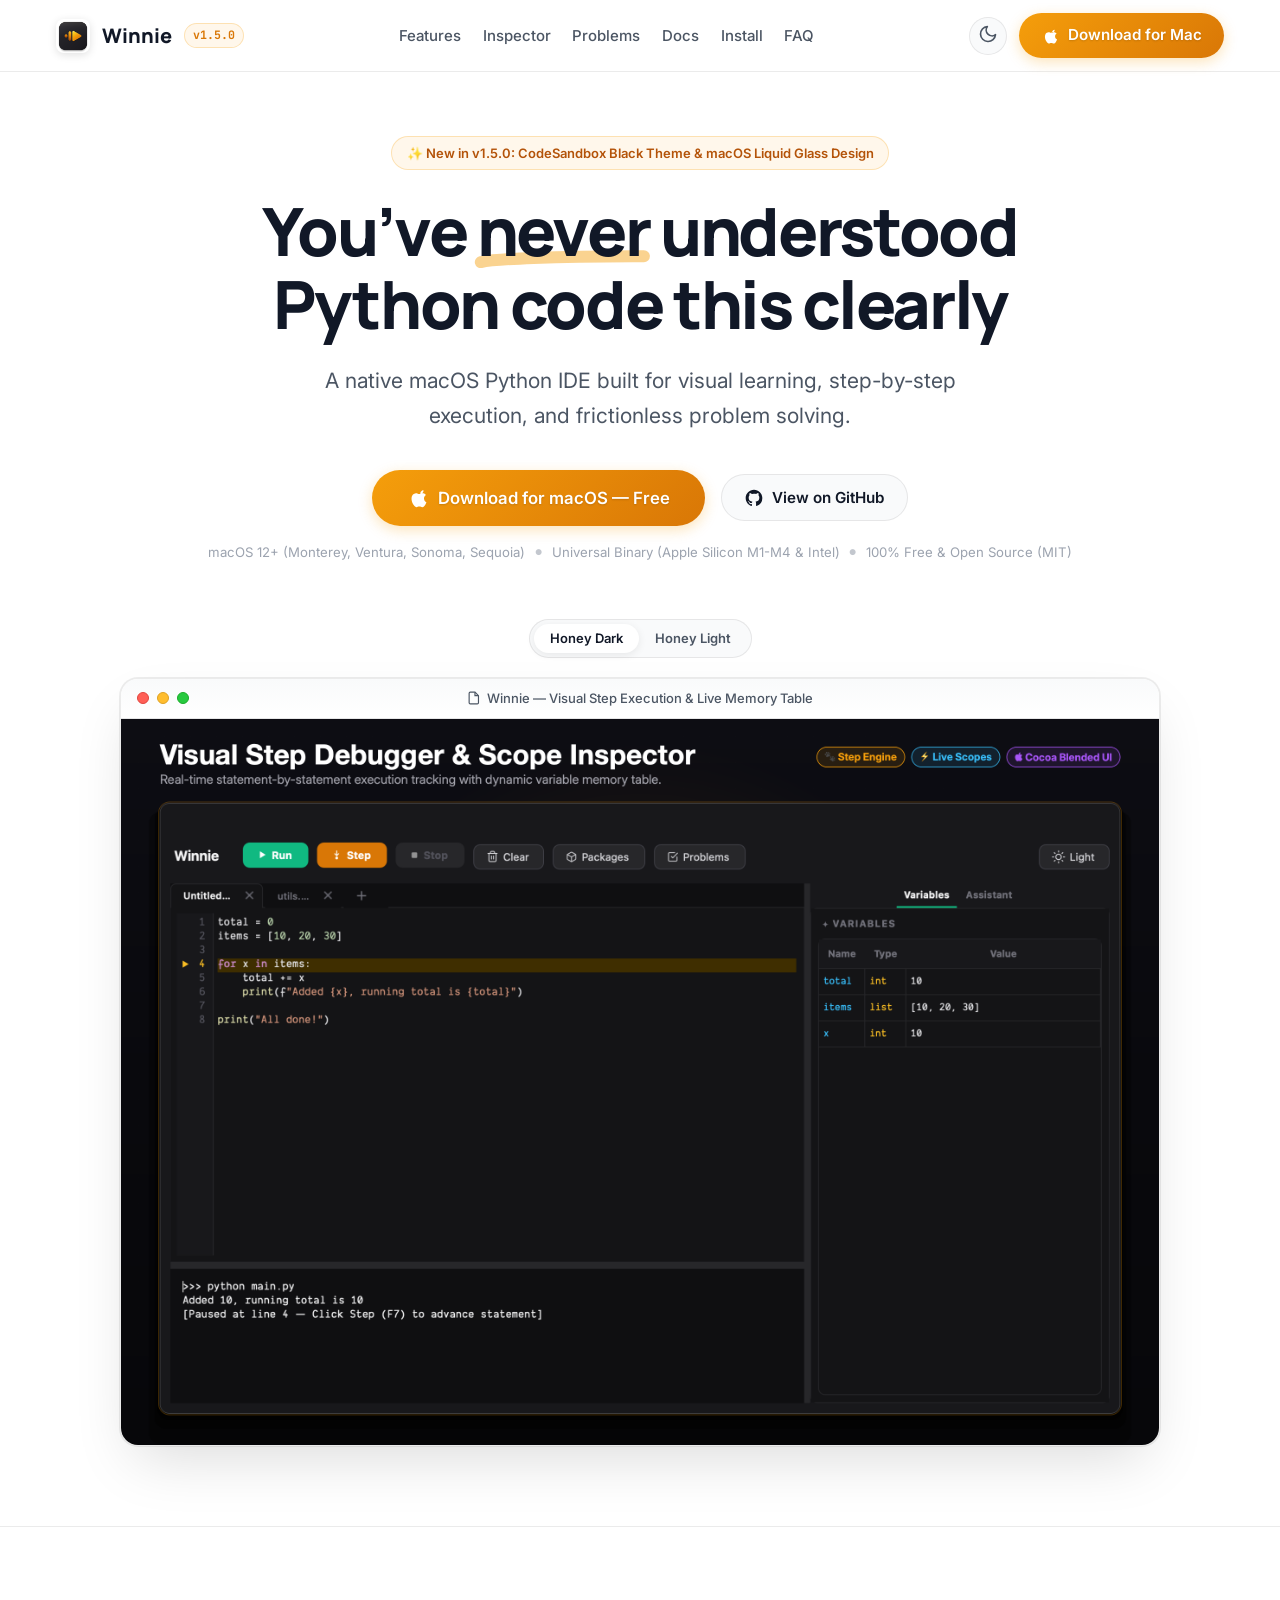
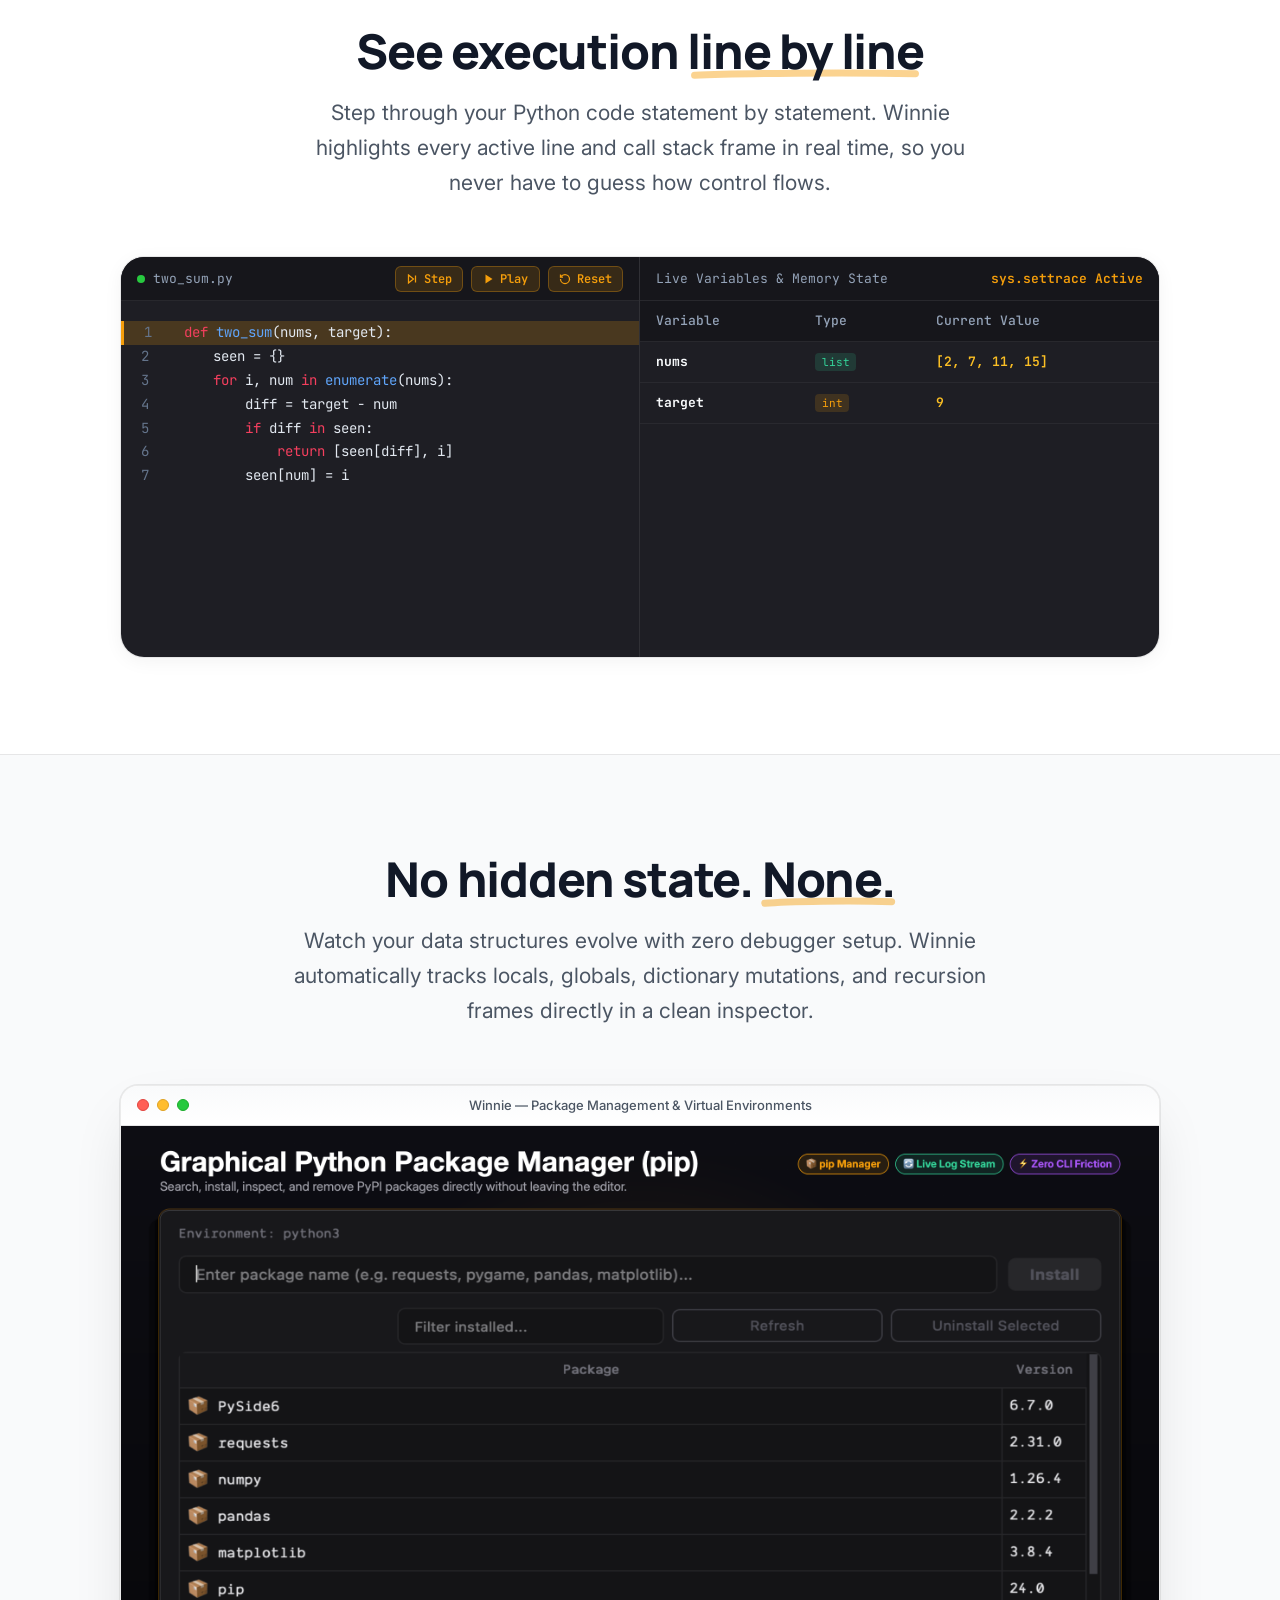
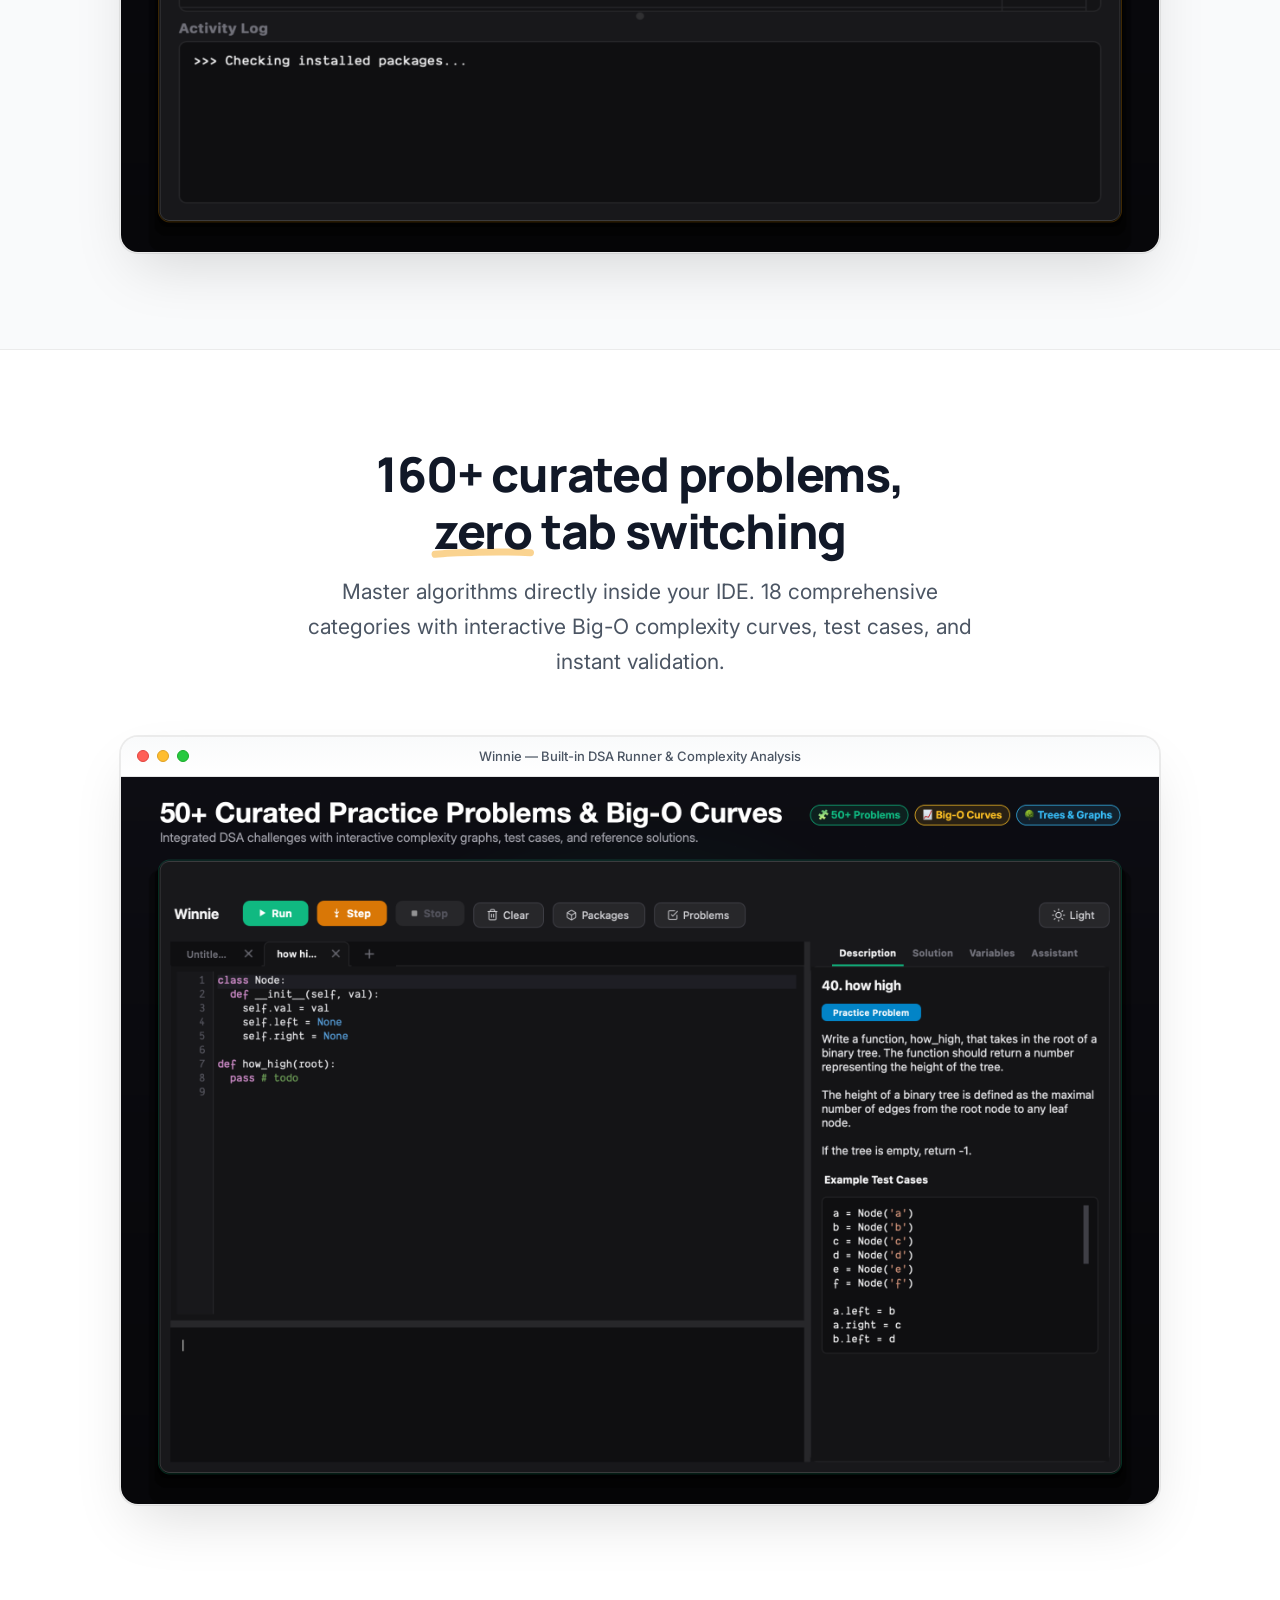
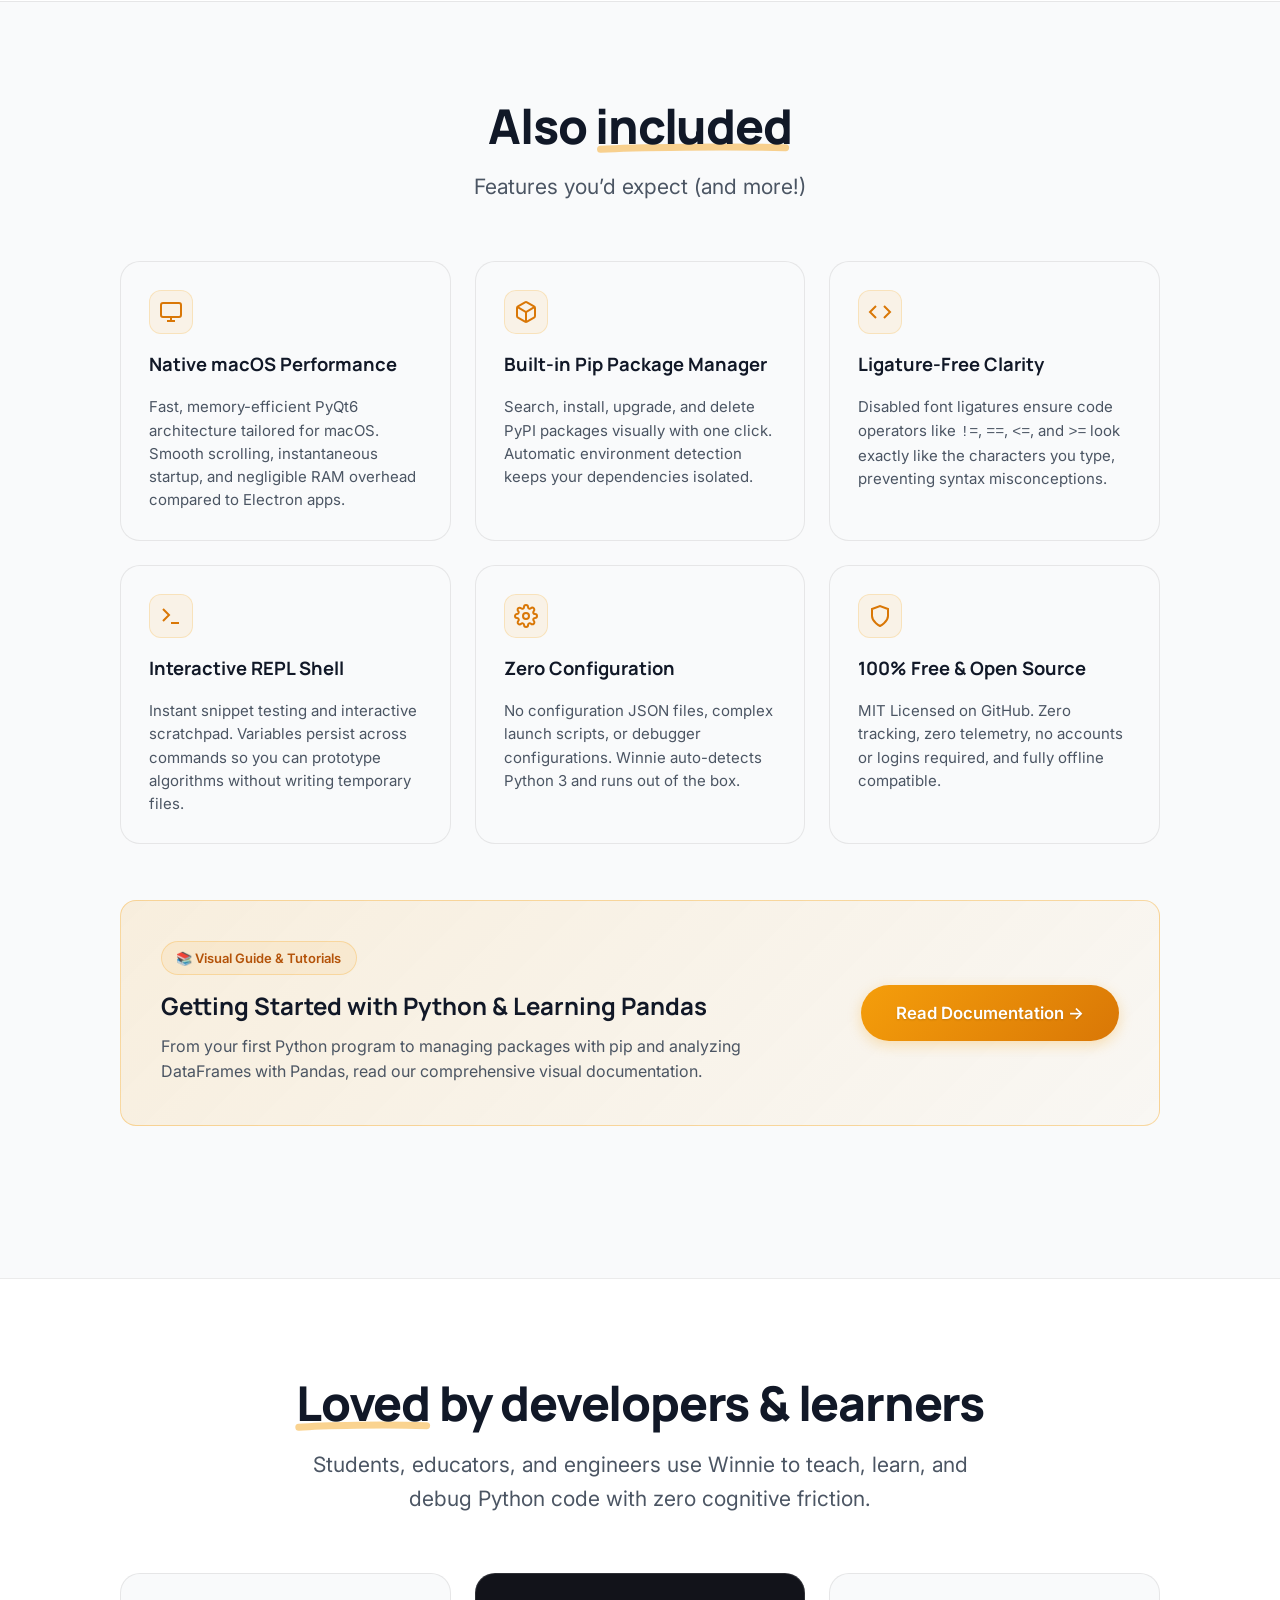
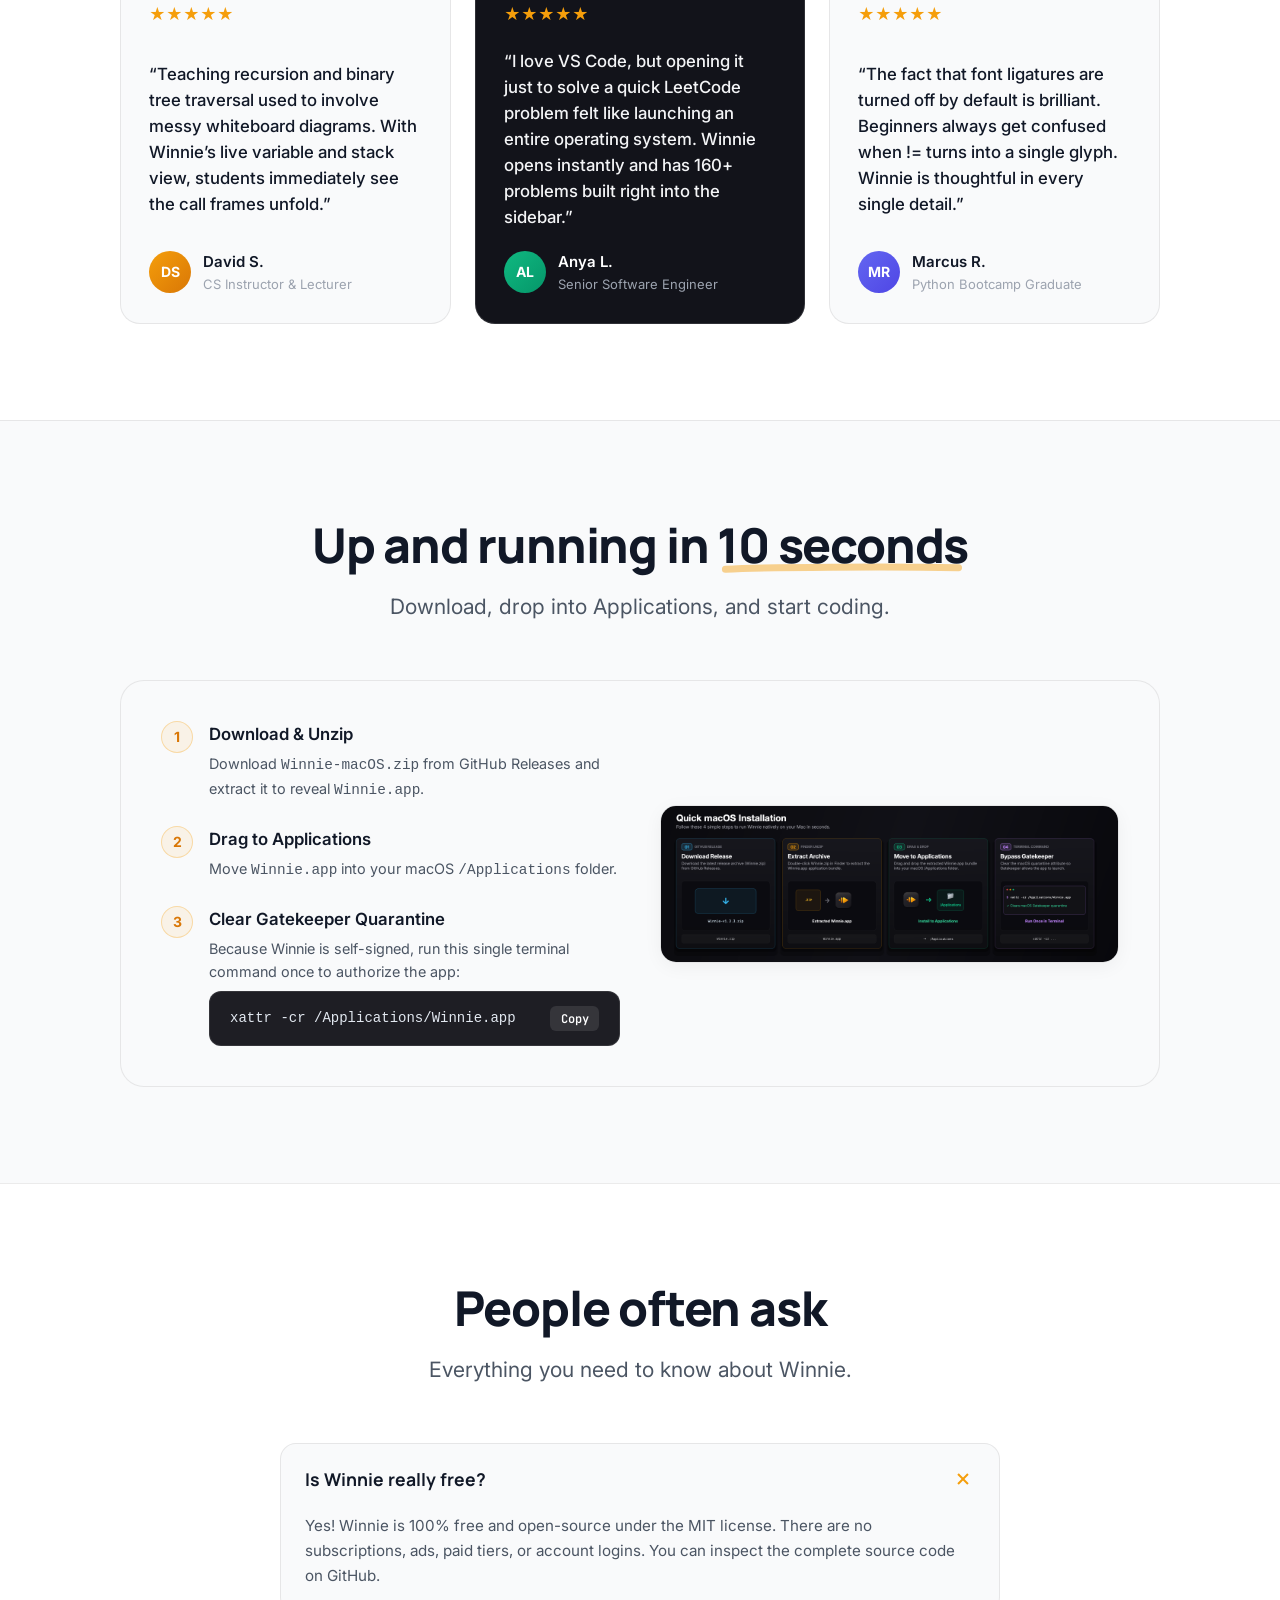
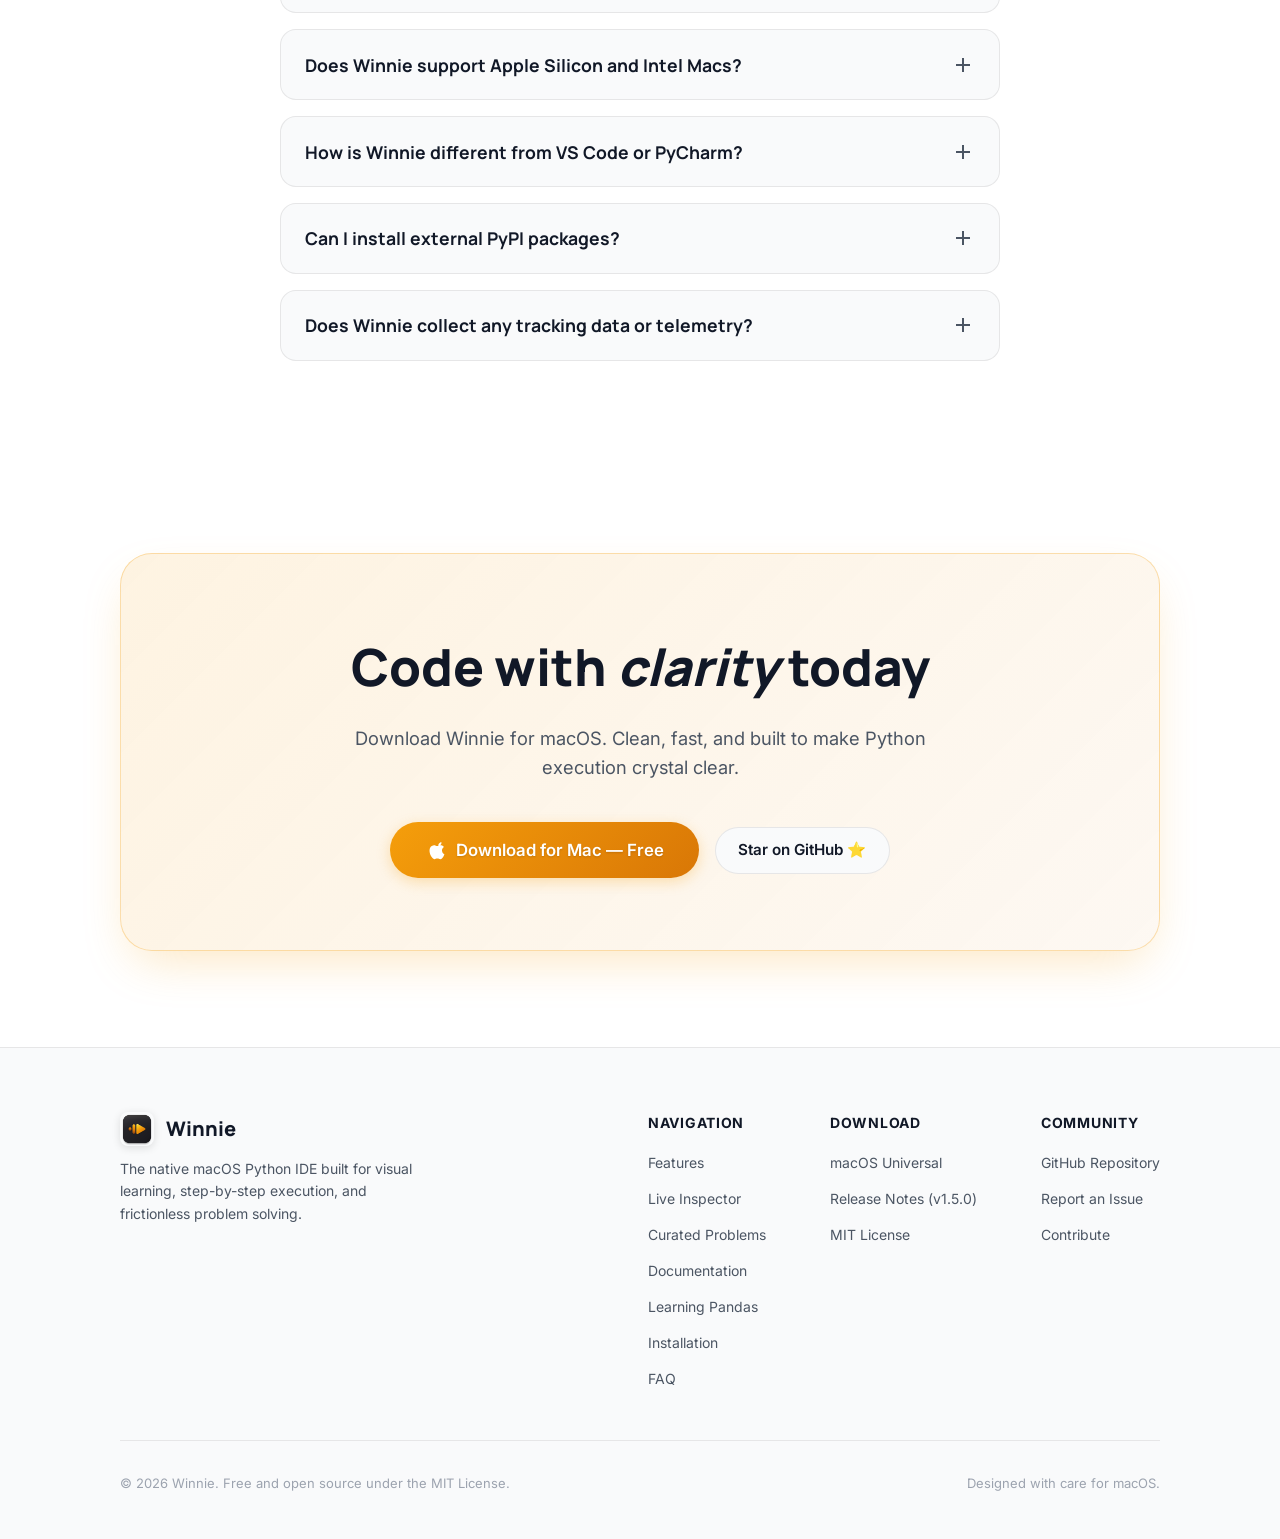
==== commit b48bb697: "fix(landing): resolve navbar wrapping, spacing, and responsive layout" ====
--- a/docs/index.html
+++ b/docs/index.html
@@ -21,10 +21,10 @@
 
       <nav class="nav-links">
         <a href="#features">Features</a>
-        <a href="#inspector">Live Inspector</a>
-        <a href="#problems">Curated Problems</a>
-        <a href="docs.html">Documentation</a>
-        <a href="#install">Installation</a>
+        <a href="#inspector">Inspector</a>
+        <a href="#problems">Problems</a>
+        <a href="docs.html">Docs</a>
+        <a href="#install">Install</a>
         <a href="#faq">FAQ</a>
       </nav>
 
--- a/docs/styles.css
+++ b/docs/styles.css
@@ -223,10 +223,12 @@
 }
 
 header.site-header .nav-container {
+  max-width: 76rem;
   display: flex;
   align-items: center;
   justify-content: space-between;
   height: 100%;
+  gap: 1.5rem;
 }
 
 .brand-logo {
@@ -237,6 +239,7 @@
   font-size: 1.25rem;
   font-weight: 800;
   color: var(--text-primary);
+  flex-shrink: 0;
 }
 
 .brand-logo img {
@@ -260,24 +263,27 @@
 nav.nav-links {
   display: flex;
   align-items: center;
-  gap: 2rem;
+  gap: 1.35rem;
+  flex-shrink: 0;
 }
 
 nav.nav-links a {
   font-size: 0.9375rem;
   font-weight: 500;
   color: var(--text-secondary);
+  white-space: nowrap;
   transition: color 0.15s ease;
 }
 
 nav.nav-links a:hover {
-  color: var(--text-primary);
+  color: var(--color-brand);
 }
 
 .nav-actions {
   display: flex;
   align-items: center;
-  gap: 1rem;
+  gap: 0.75rem;
+  flex-shrink: 0;
 }
 
 /* Theme Toggle Button */
@@ -1054,7 +1060,7 @@
 }
 
 /* Responsive adjustments */
-@media (max-width: 768px) {
+@media (max-width: 960px) {
   nav.nav-links {
     display: none;
   }
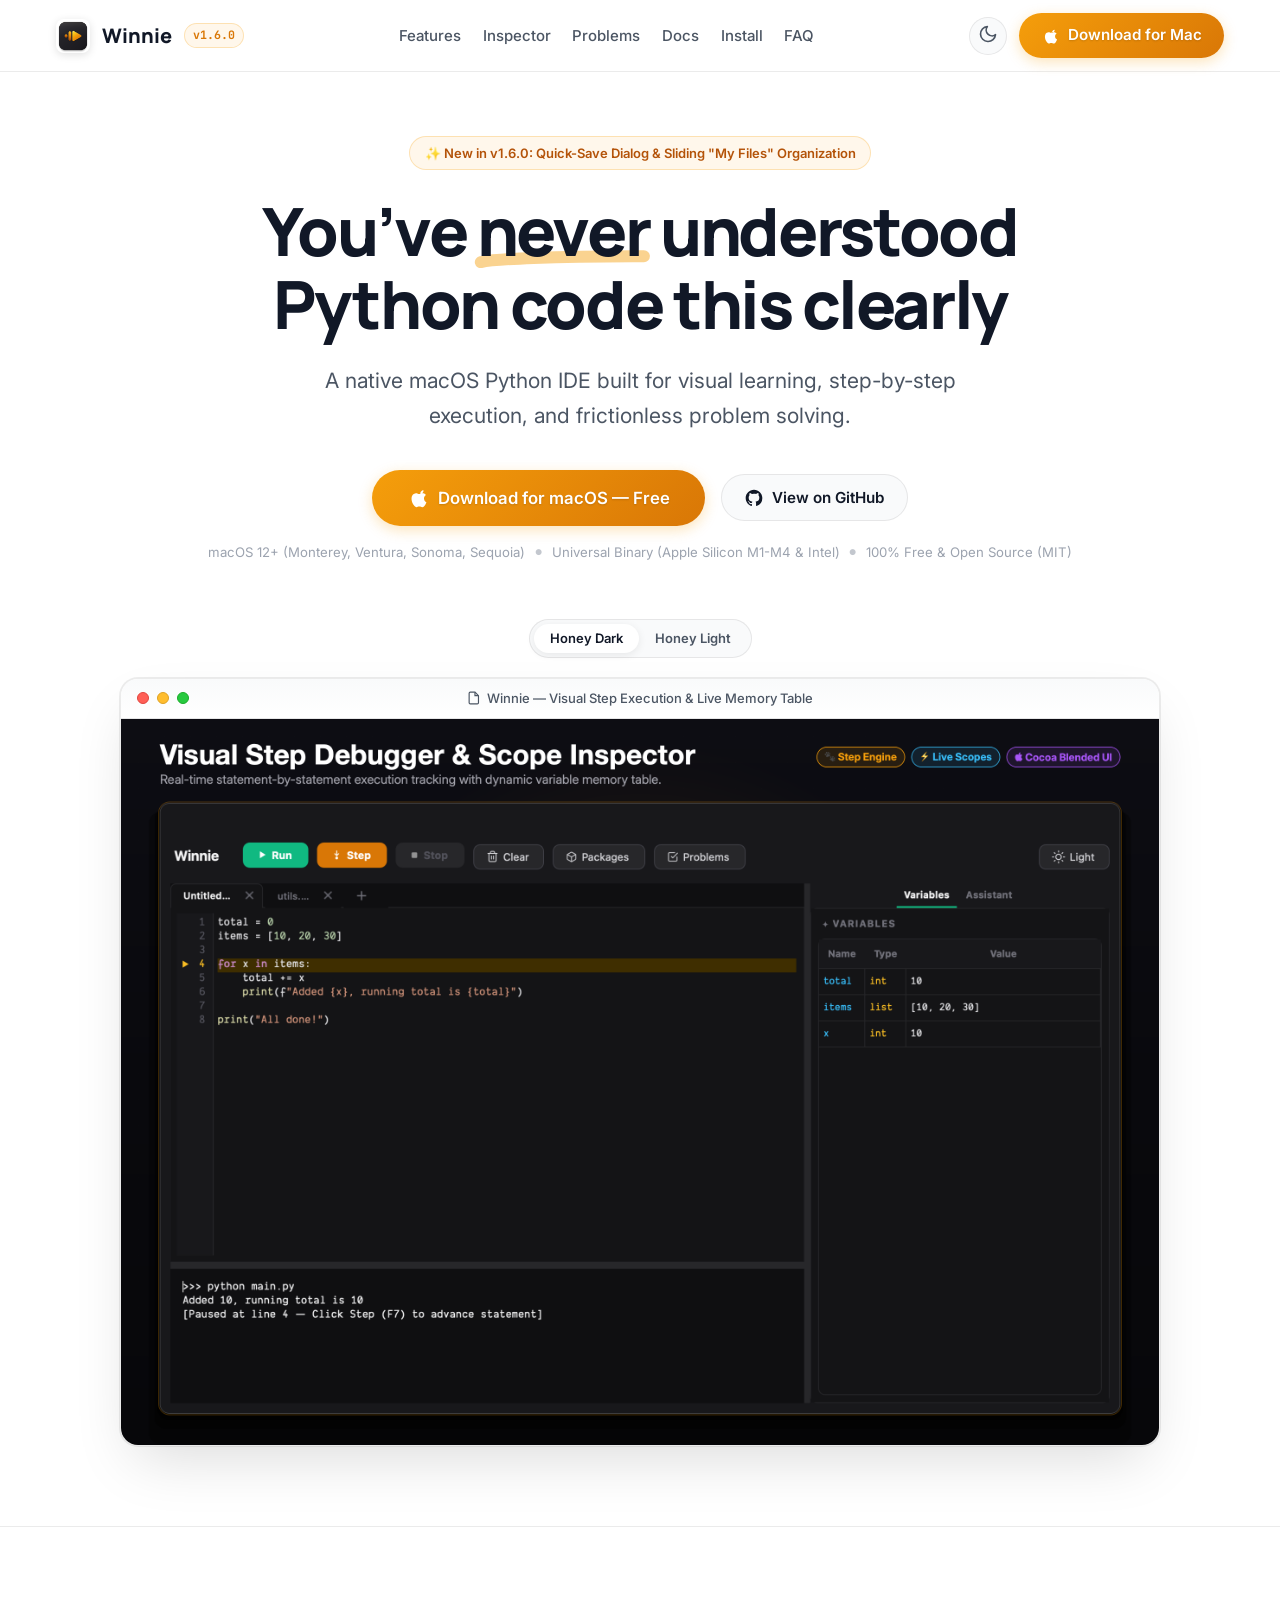
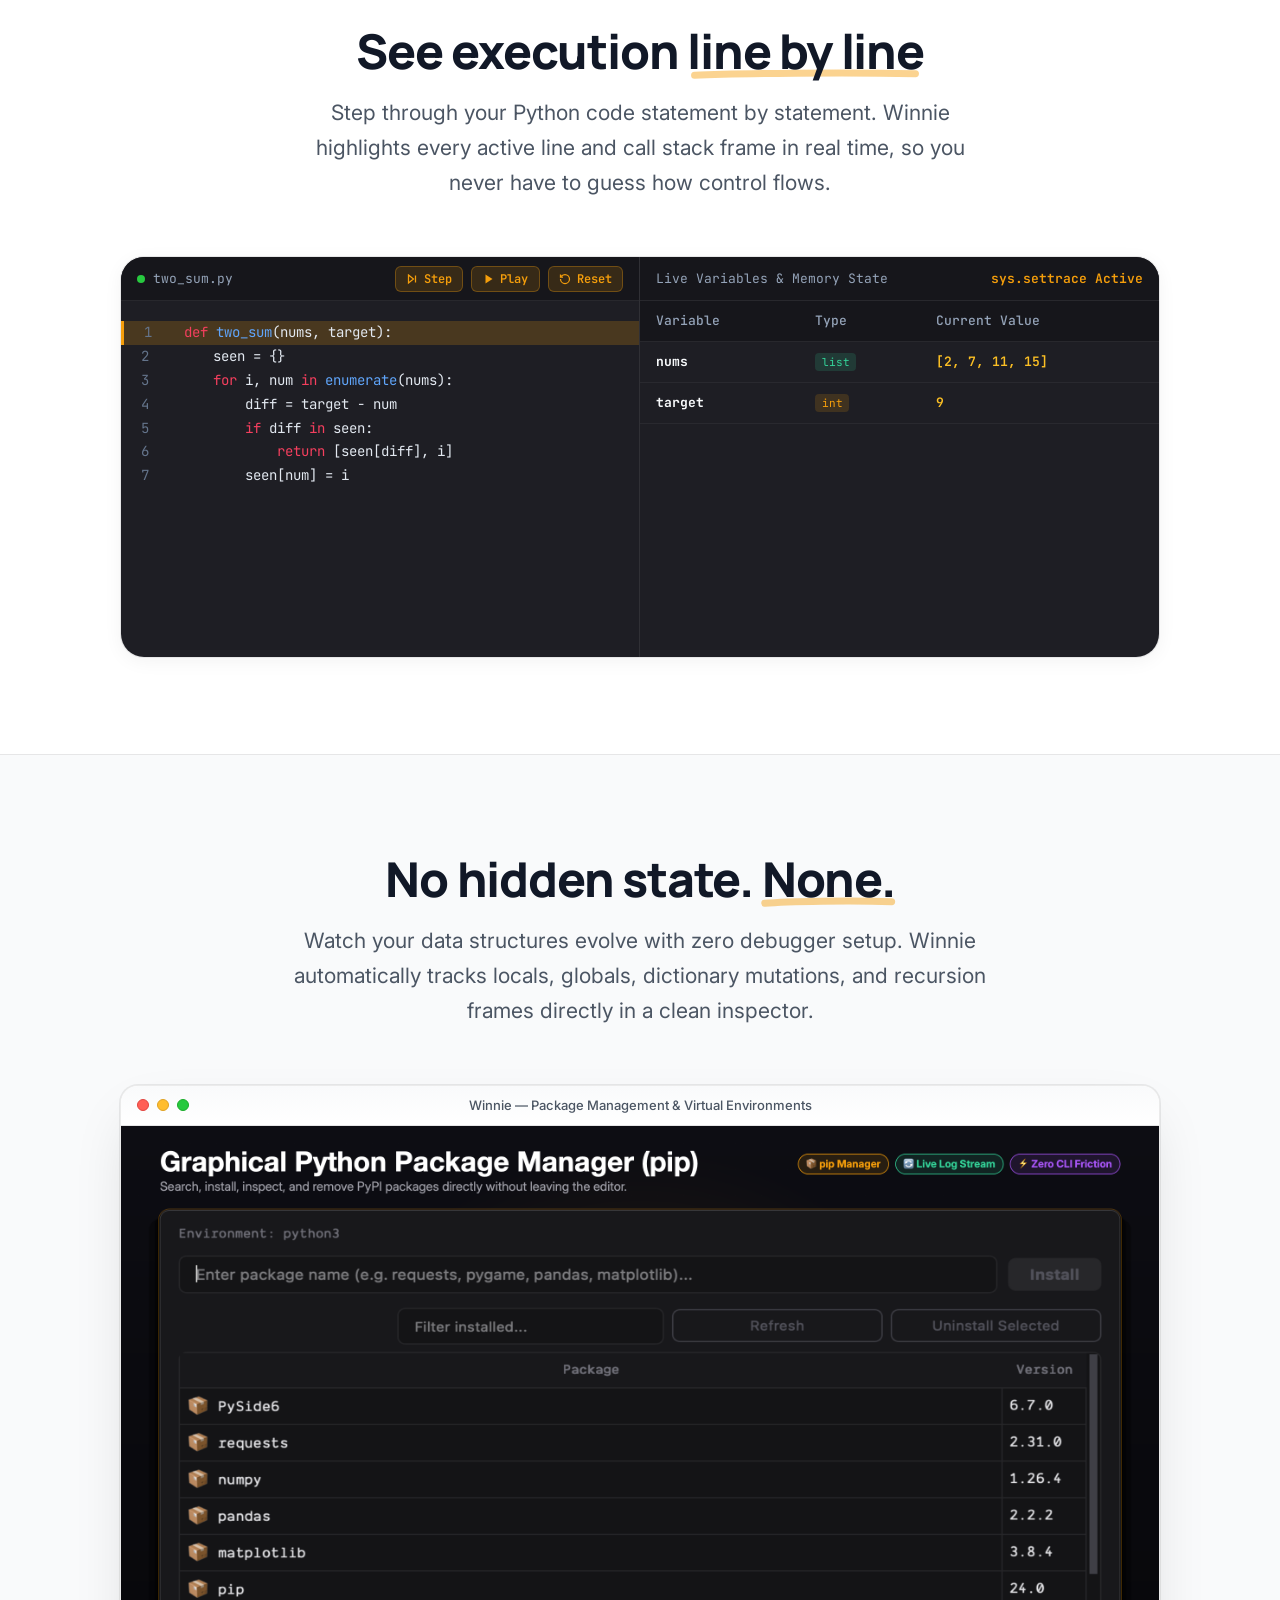
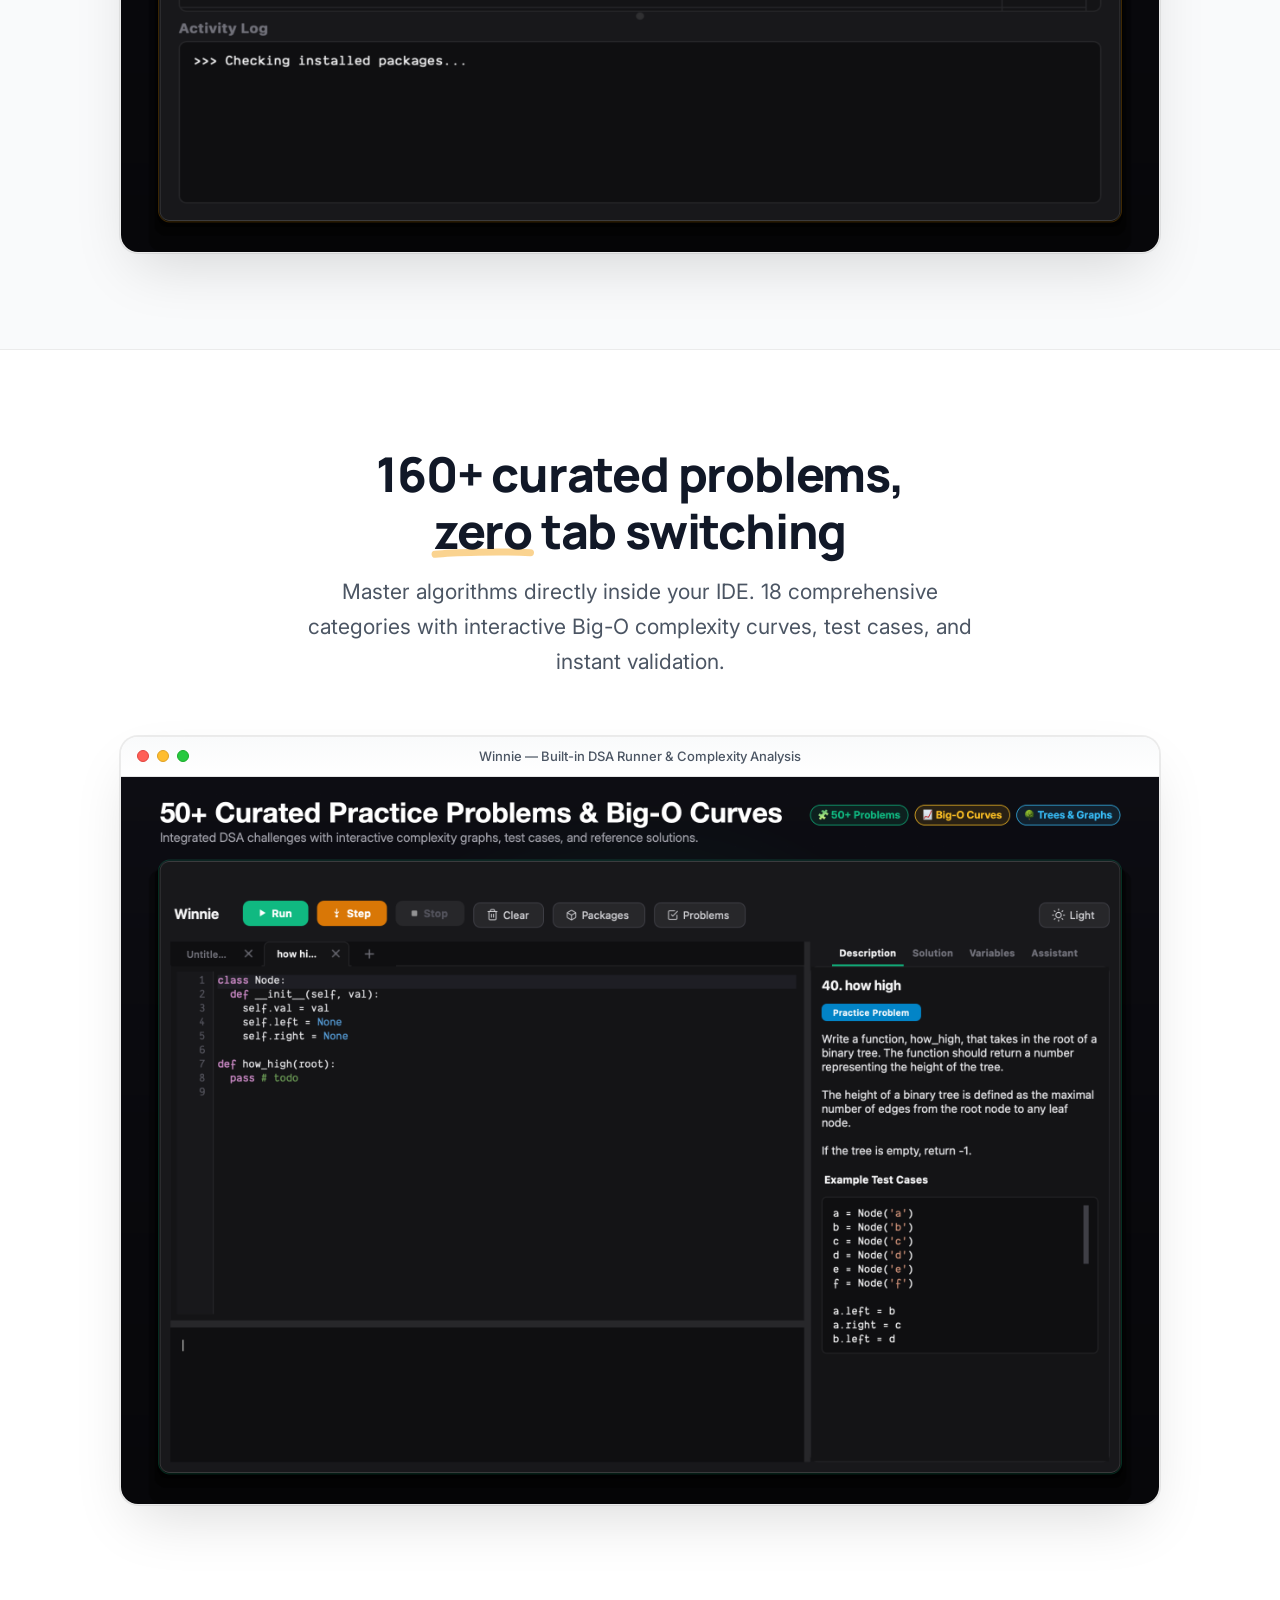
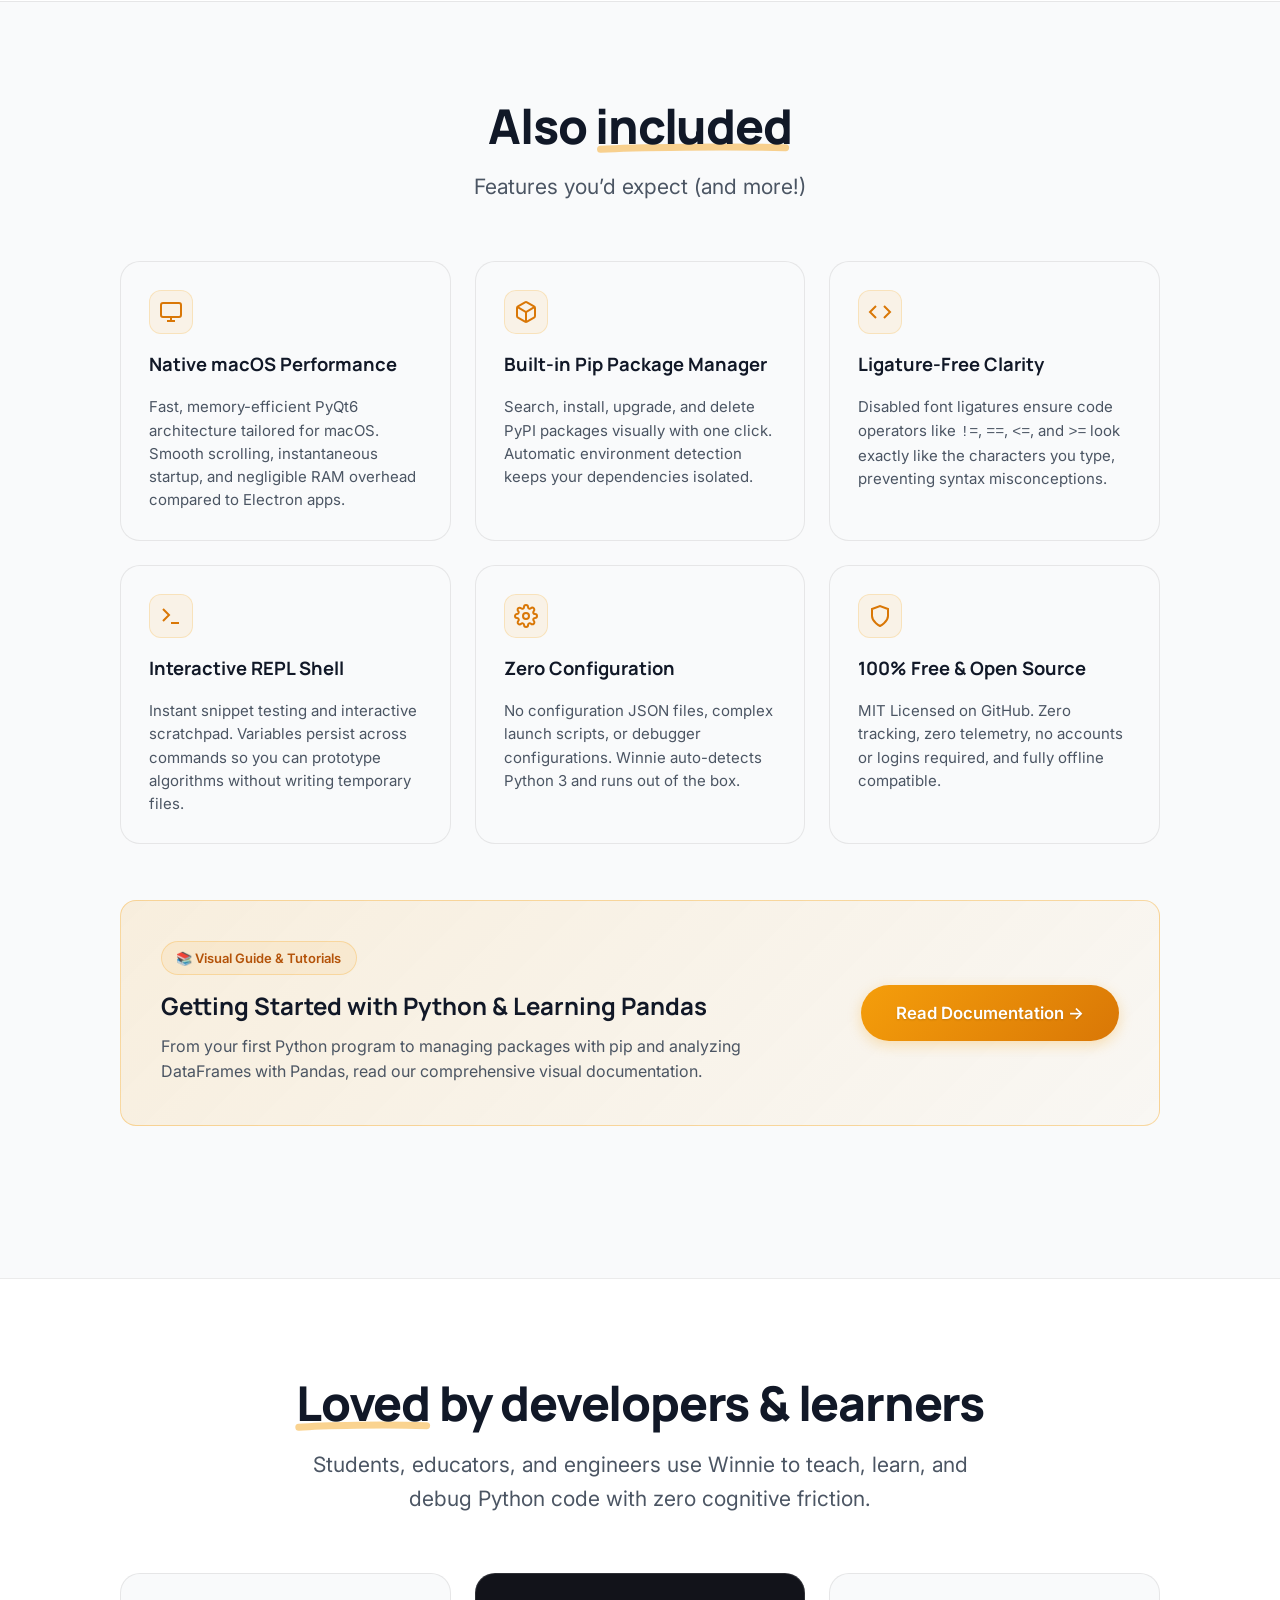
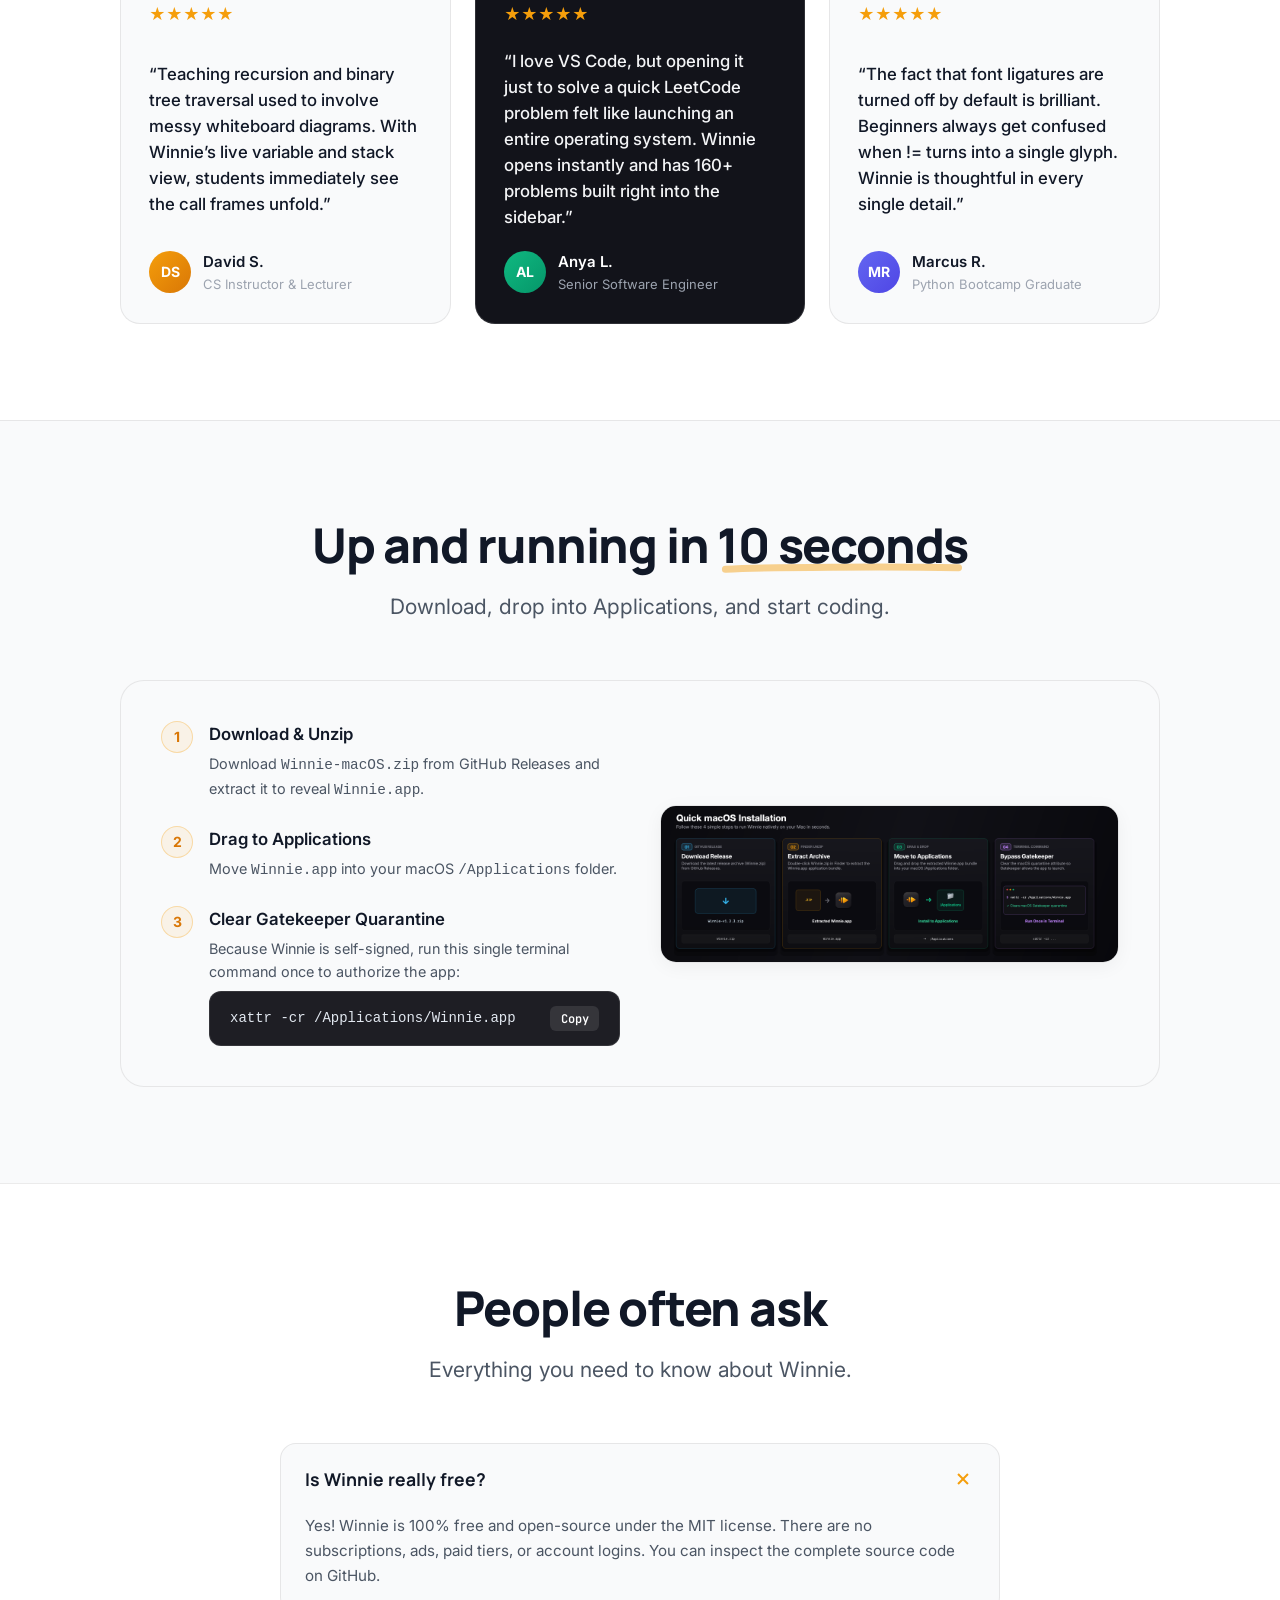
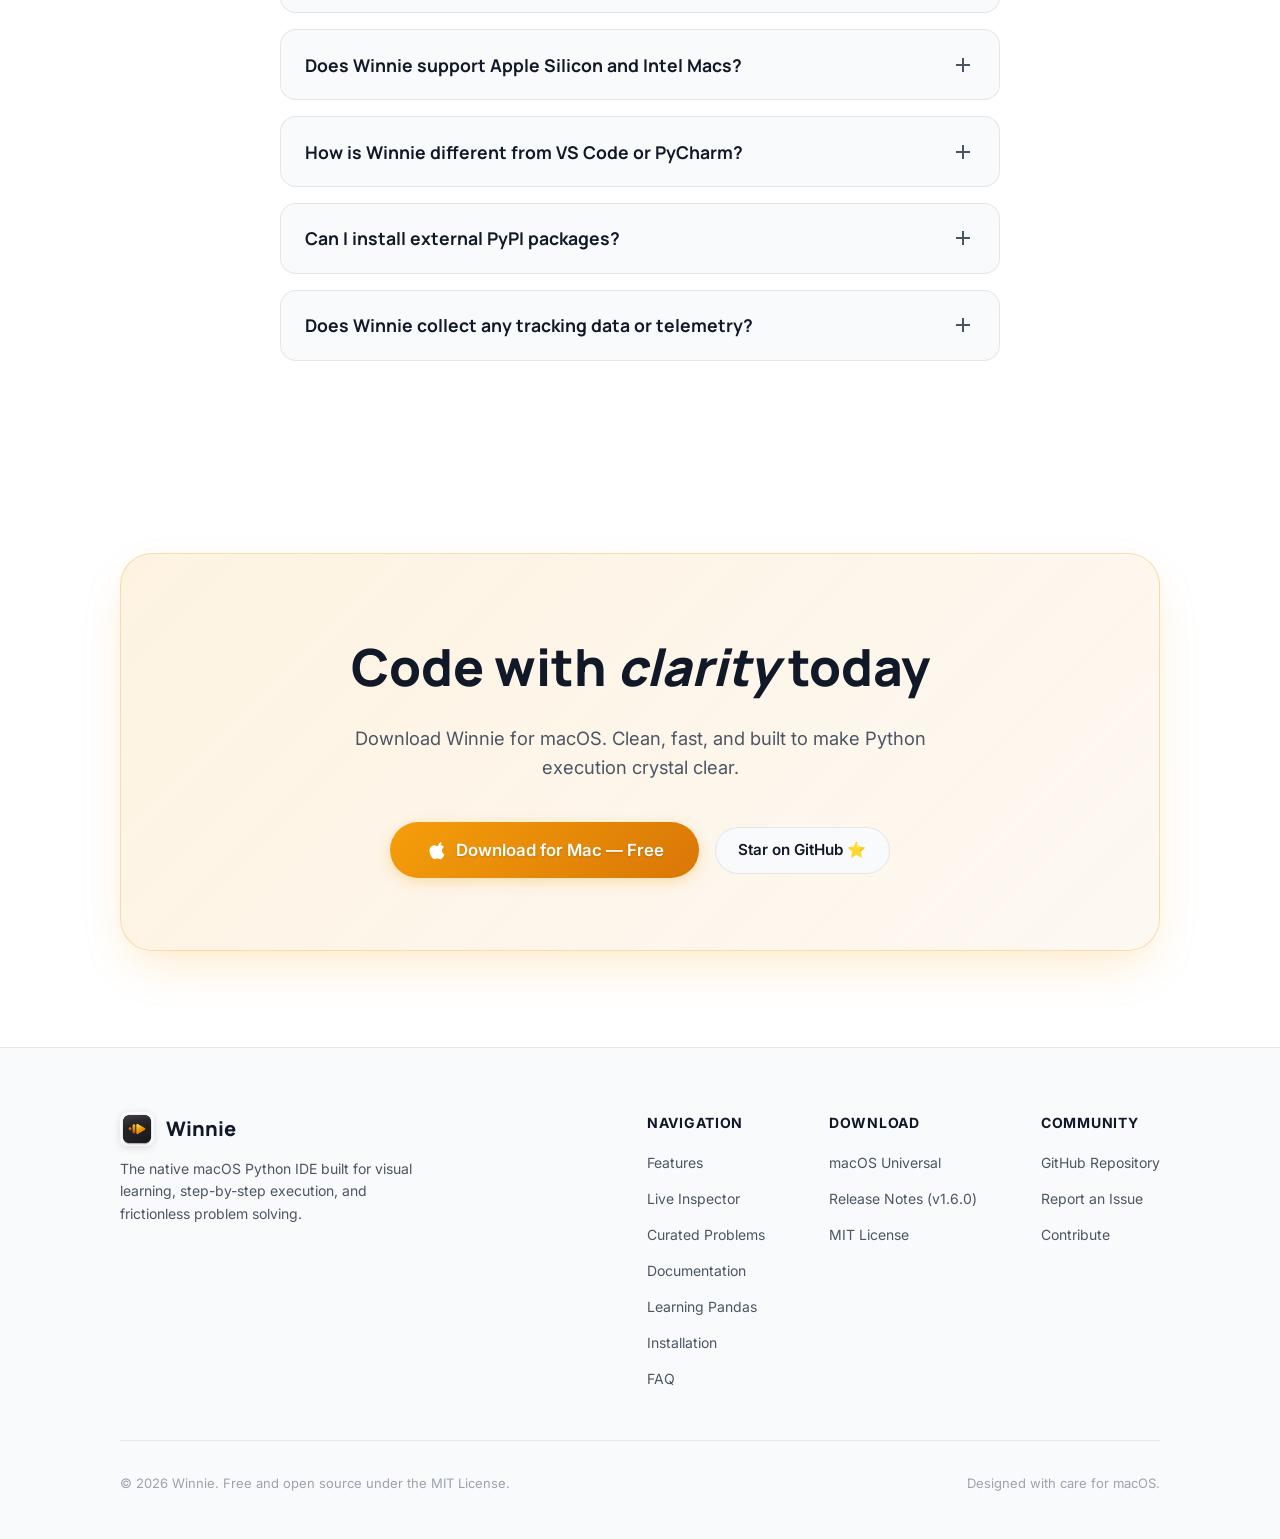
==== commit 469c6a17: "chore: bump version to v1.6.0" ====
--- a/docs/index.html
+++ b/docs/index.html
@@ -16,7 +16,7 @@
       <a href="#" class="brand-logo" title="Winnie">
         <img src="assets/Winnie.png" alt="Winnie Logo">
         <span>Winnie</span>
-        <span class="brand-badge">v1.5.0</span>
+        <span class="brand-badge">v1.6.0</span>
       </a>
 
       <nav class="nav-links">
@@ -51,7 +51,7 @@
     <section class="hero-section">
       <div class="page-wrap">
         <div class="hero-badge-pill">
-          <span>✨ New in v1.5.0: CodeSandbox Black Theme & macOS Liquid Glass Design</span>
+          <span>✨ New in v1.6.0: Quick-Save Dialog & Sliding "My Files" Organization</span>
         </div>
 
         <h1 class="text-big-title">
@@ -637,7 +637,7 @@
             <h5>Download</h5>
             <ul>
               <li><a href="https://github.com/nileshhazra/winnie/releases/latest/download/Winnie-macOS.zip">macOS Universal</a></li>
-              <li><a href="https://github.com/nileshhazra/winnie/releases">Release Notes (v1.5.0)</a></li>
+              <li><a href="https://github.com/nileshhazra/winnie/releases">Release Notes (v1.6.0)</a></li>
               <li><a href="https://github.com/nileshhazra/winnie/blob/main/LICENSE">MIT License</a></li>
             </ul>
           </div>
--- a/docs/styles.css
+++ b/docs/styles.css
@@ -321,6 +321,8 @@
   box-shadow: 0 4px 14px var(--color-brand-glow);
   transition: all 0.2s cubic-bezier(0.16, 1, 0.3, 1);
   text-shadow: 0 1px 2px rgba(0, 0, 0, 0.15);
+  white-space: nowrap;
+  flex-shrink: 0;
 }
 
 .button-brand:hover {
@@ -1076,7 +1078,7 @@
    ========================================================================== */
 
 .docs-hero {
-  padding: 4rem 0 2.5rem;
+  padding: 7.5rem 0 3rem;
   border-bottom: 1px solid var(--border-card);
   background: radial-gradient(circle at 50% 0%, rgba(245, 158, 11, 0.08) 0%, transparent 60%);
 }
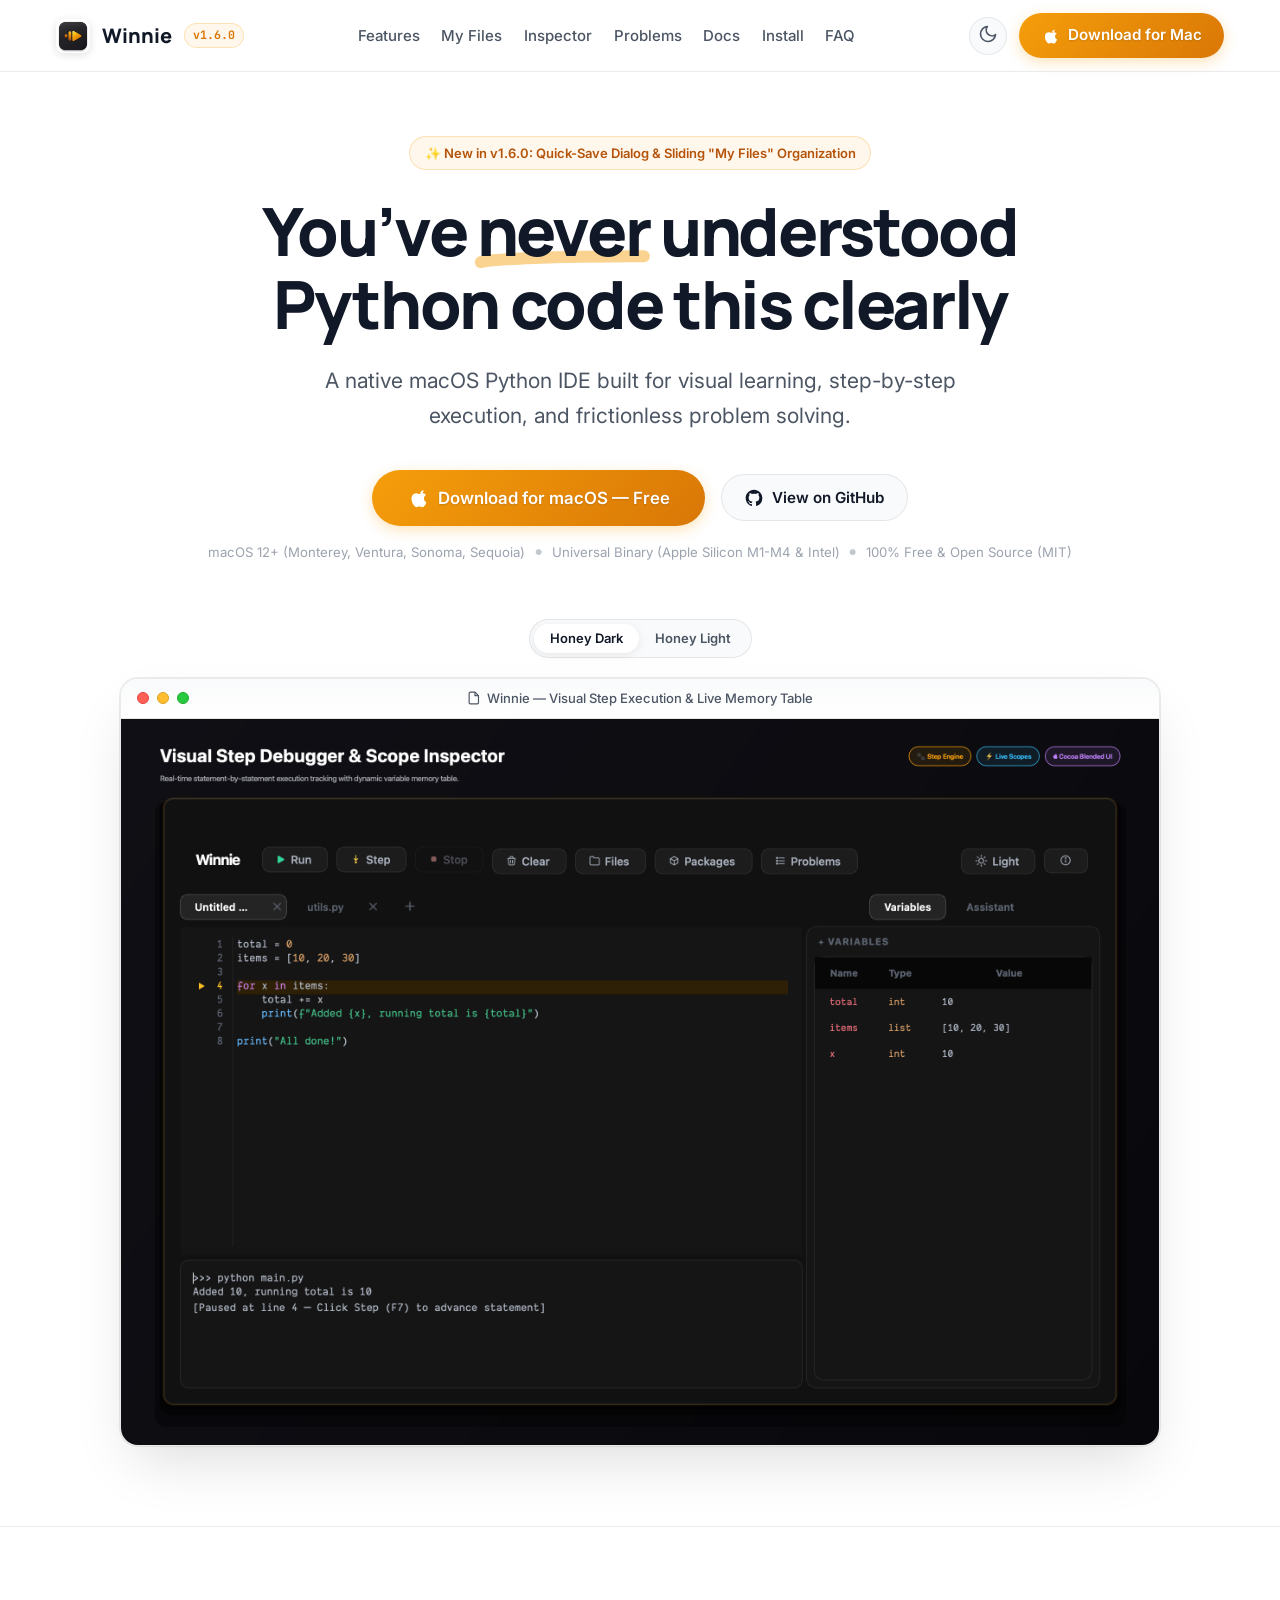
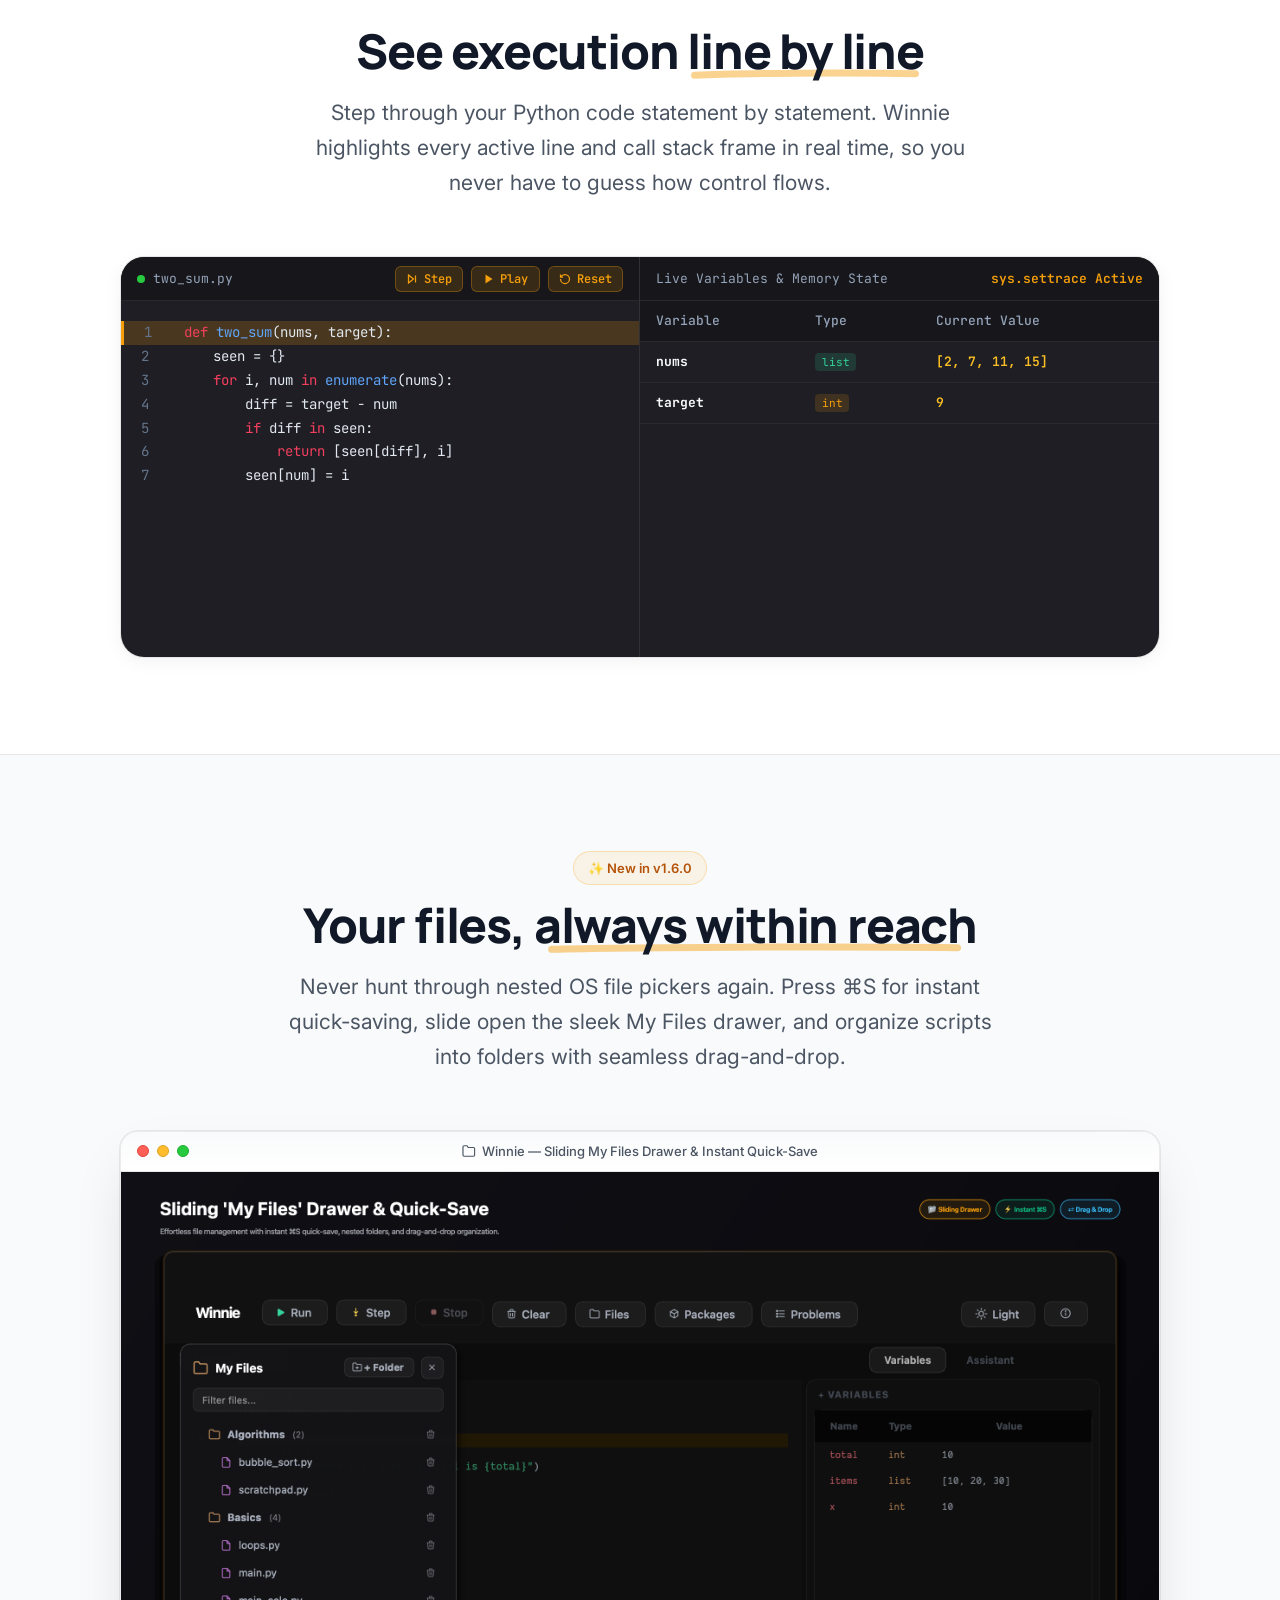
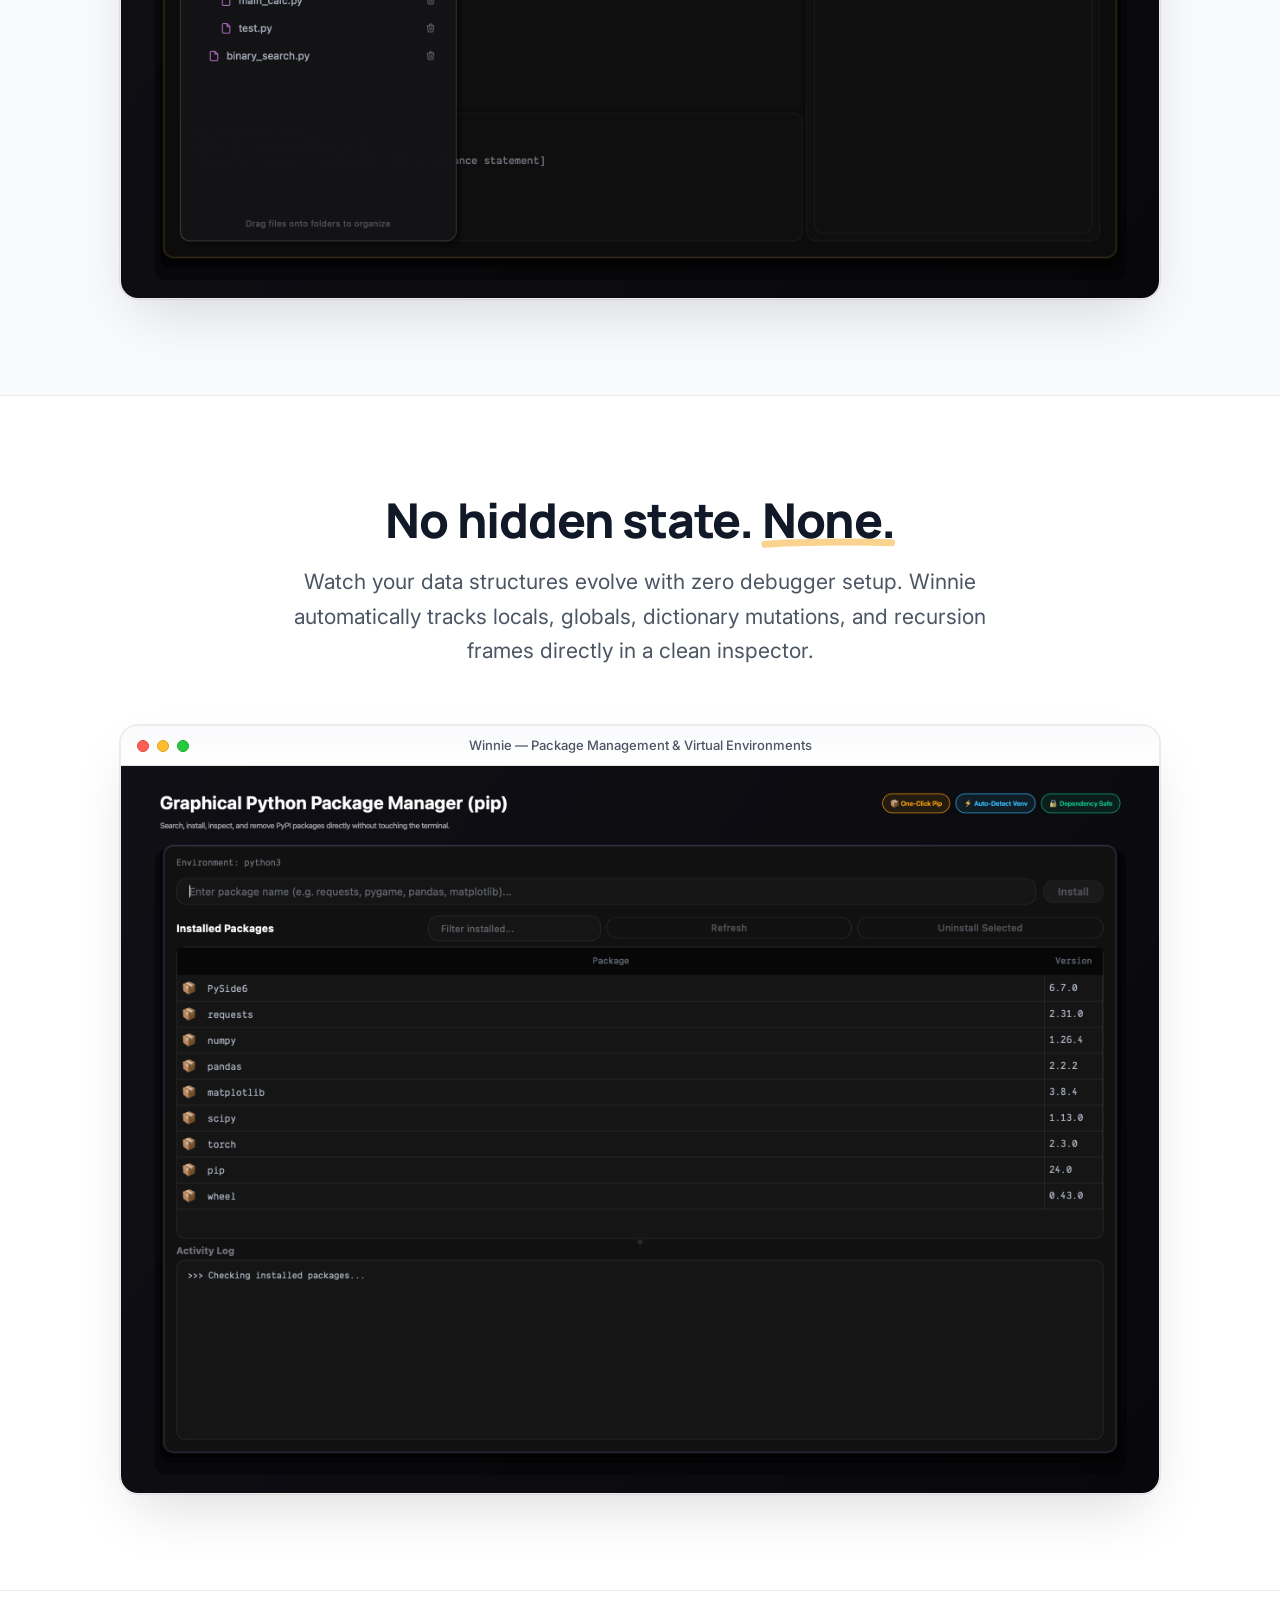
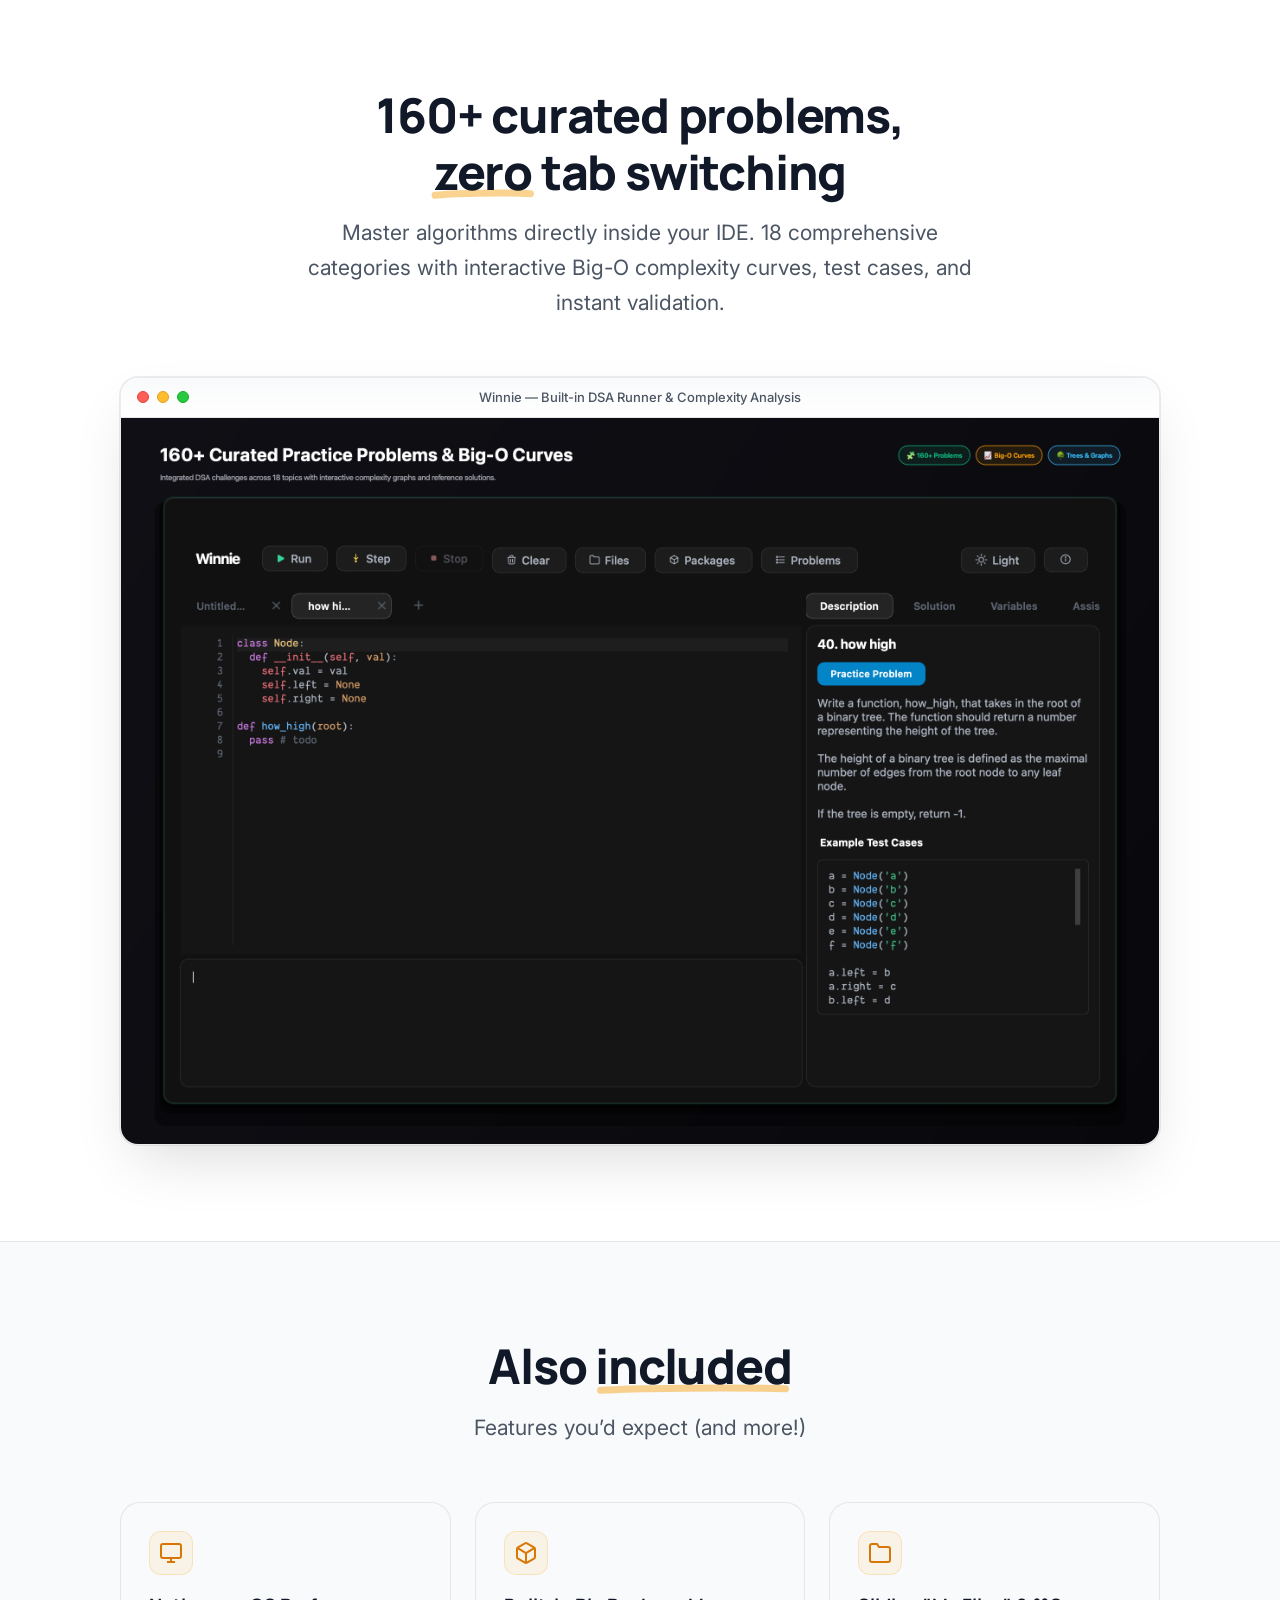
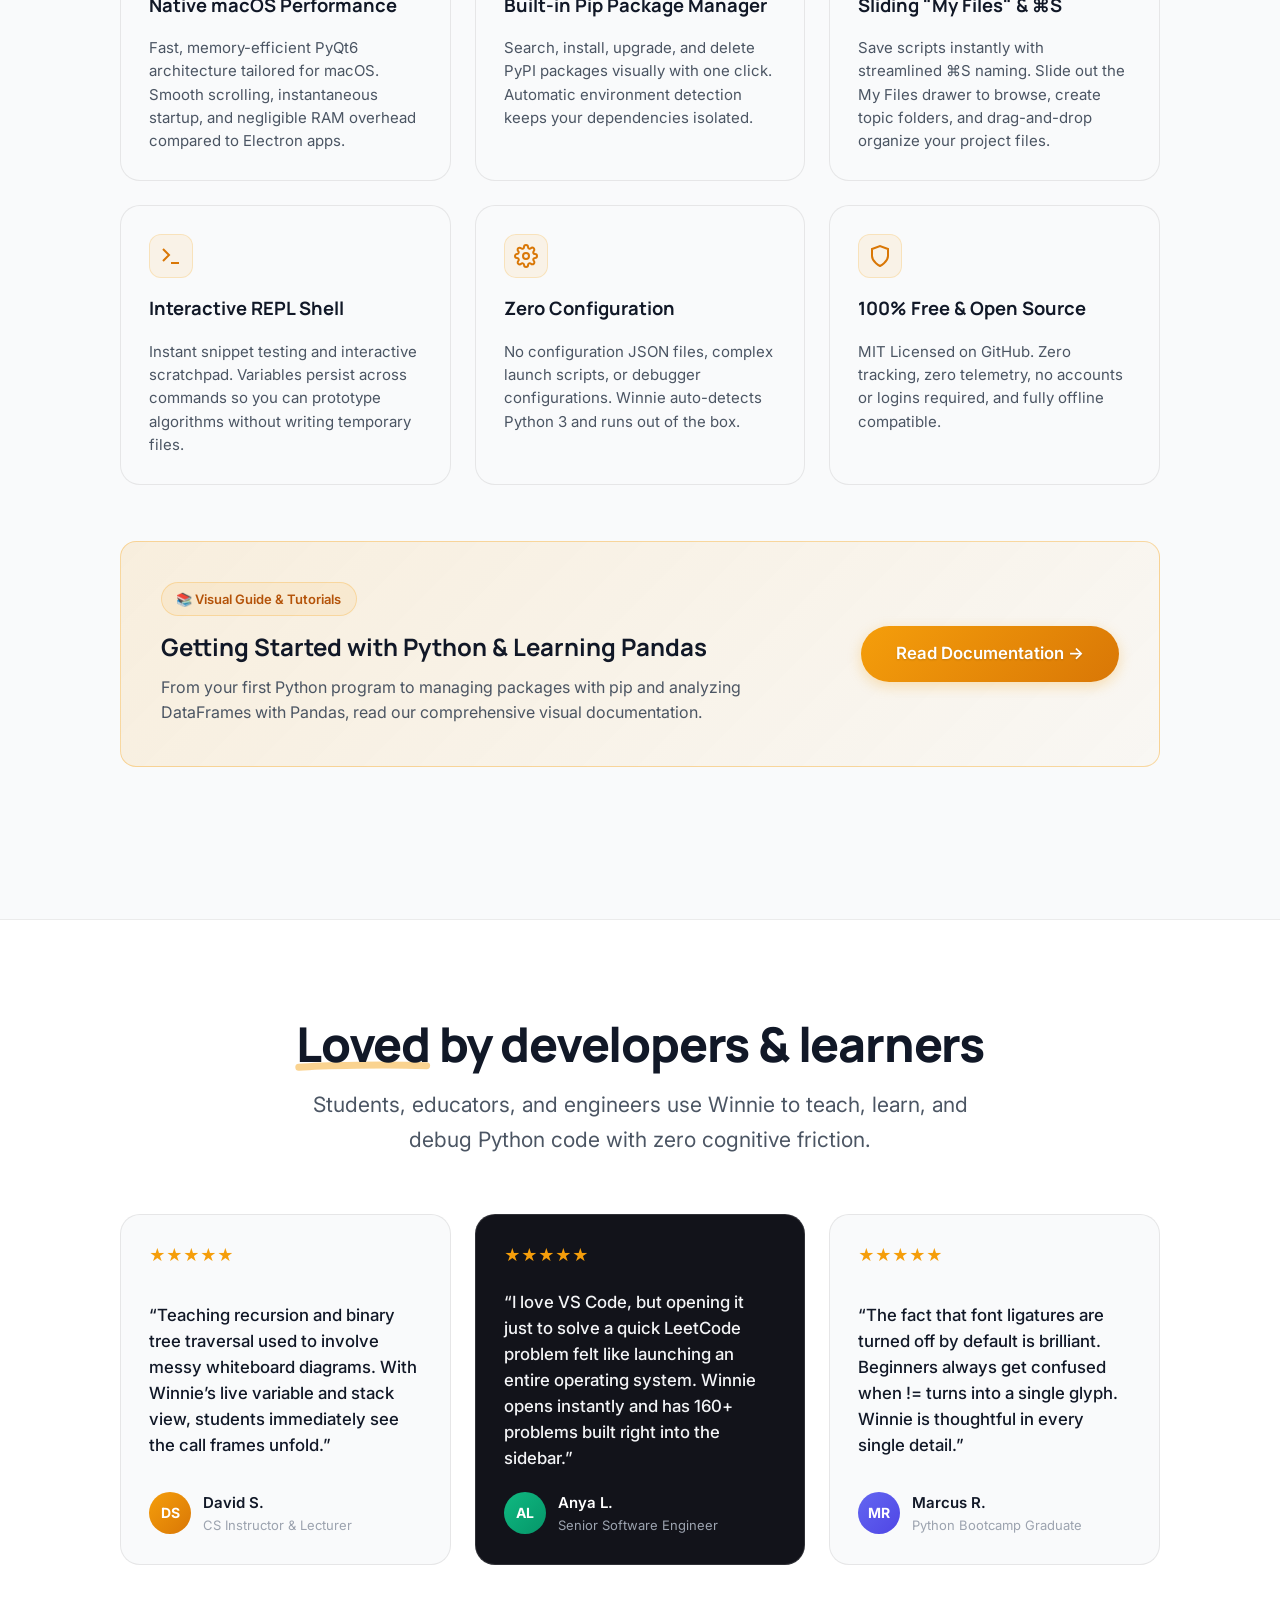
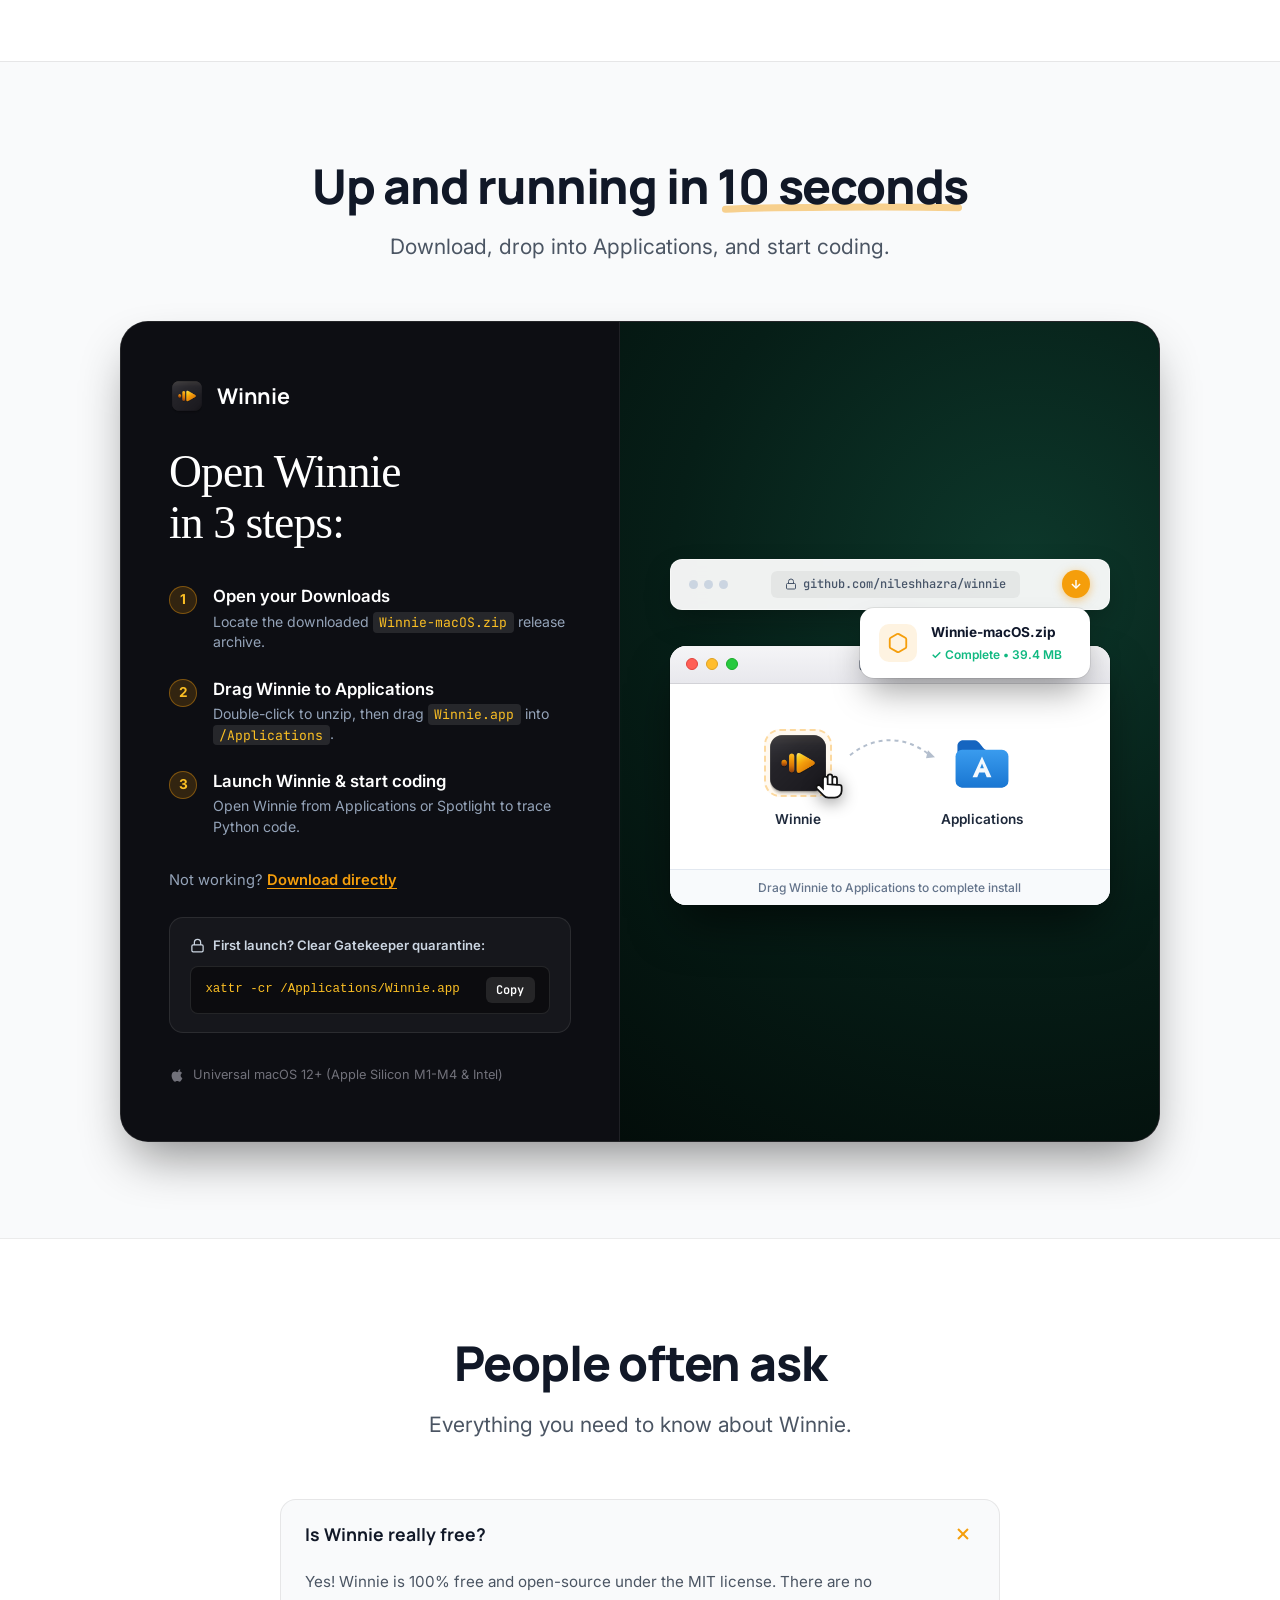
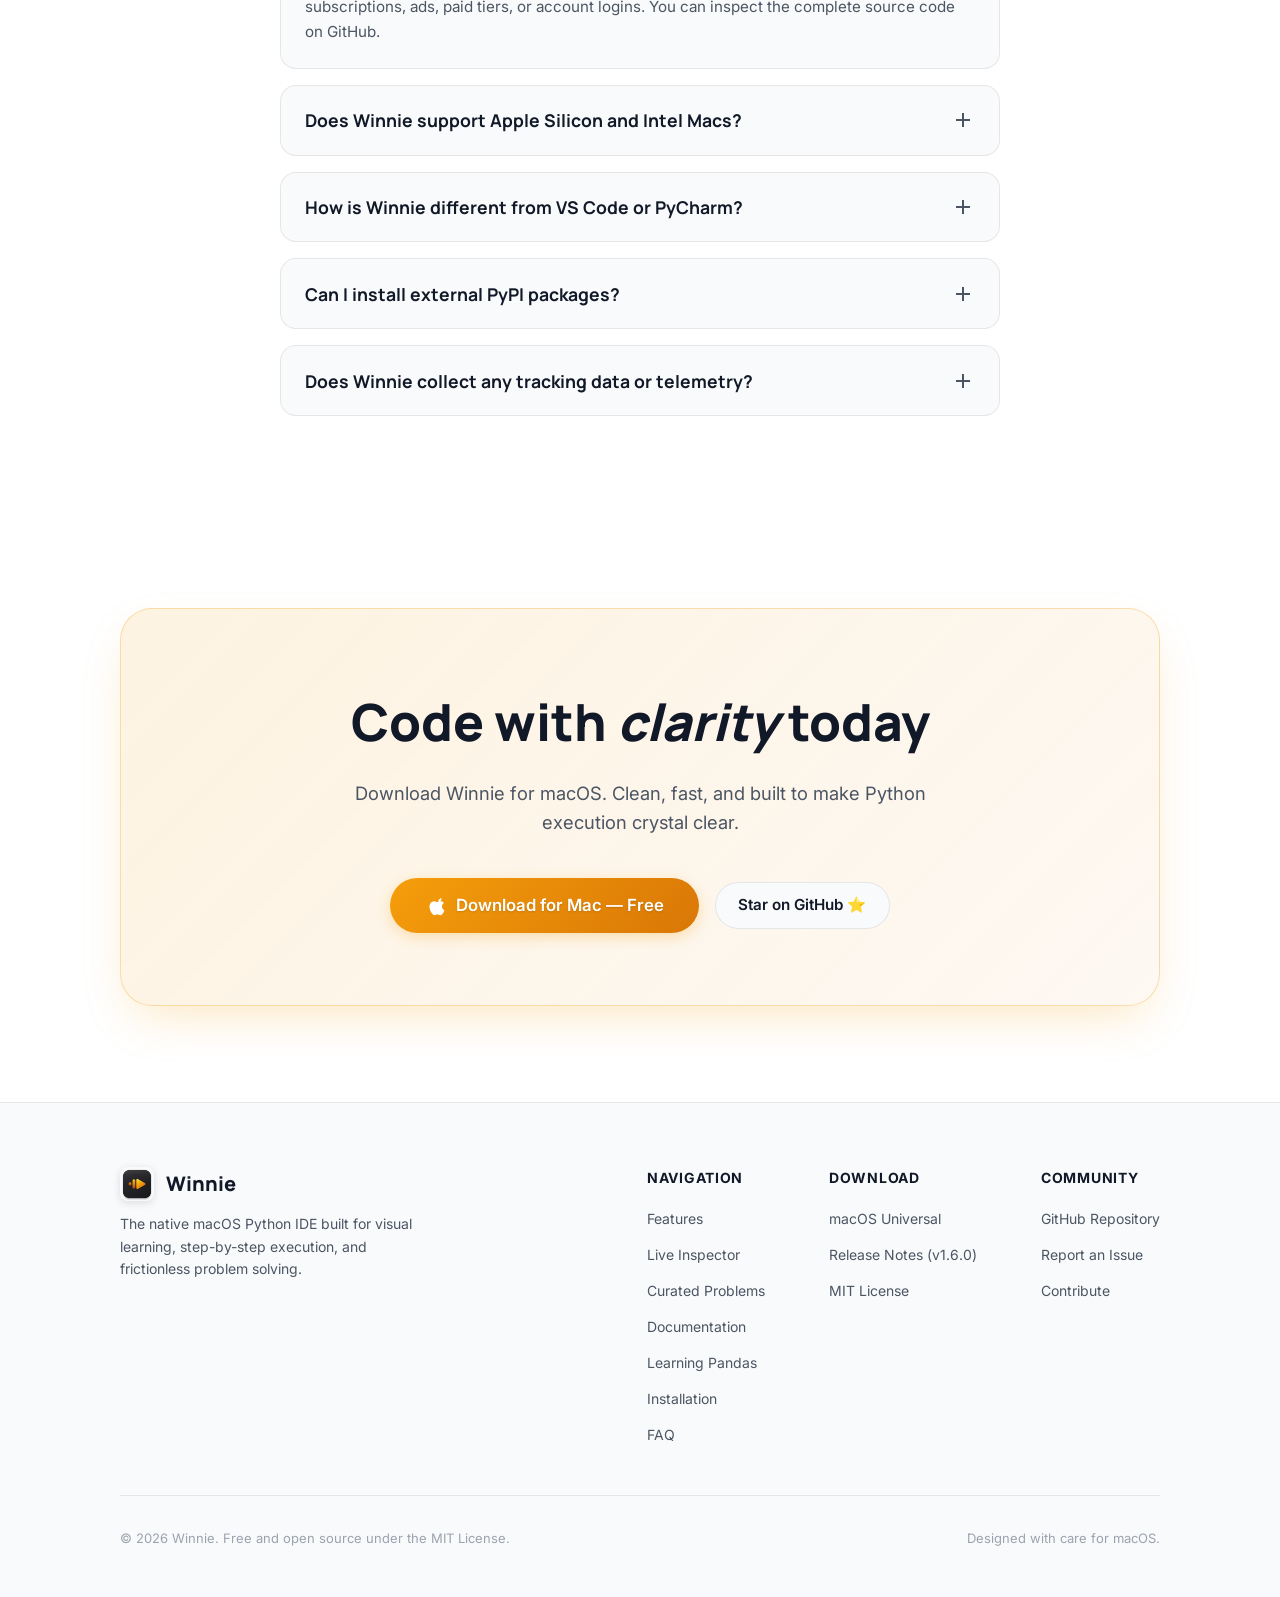
==== commit 6ad7f3fd: "feat(landing): update v1.6.0 screenshots, showcase My Files drawer, and add animated macOS install g" ====
--- a/docs/index.html
+++ b/docs/index.html
@@ -21,6 +21,7 @@
 
       <nav class="nav-links">
         <a href="#features">Features</a>
+        <a href="#files">My Files</a>
         <a href="#inspector">Inspector</a>
         <a href="#problems">Problems</a>
         <a href="docs.html">Docs</a>
@@ -216,8 +217,46 @@
       </div>
     </section>
 
+    <!-- Section: Sliding "My Files" Drawer & Quick-Save (New in v1.6.0) -->
+    <section id="files" class="feature-section" style="background-color: var(--bg-page-alt);">
+      <div class="page-wrap">
+        <div class="lockup">
+          <div class="title-wrap">
+            <div class="hero-badge-pill" style="margin-bottom: 0.75rem; display: inline-flex;">
+              <span>✨ New in v1.6.0</span>
+            </div>
+            <h2 class="text-title1">
+              Your files, <em>always within reach</em>
+            </h2>
+            <p class="text-headline1" style="margin-top: 1rem;">
+              Never hunt through nested OS file pickers again. Press ⌘S for instant quick-saving, slide open the sleek My Files drawer, and organize scripts into folders with seamless drag-and-drop.
+            </p>
+          </div>
+        </div>
+
+        <div class="mac-window">
+          <div class="mac-titlebar">
+            <div class="traffic-lights">
+              <span class="close"></span>
+              <span class="minimize"></span>
+              <span class="zoom"></span>
+            </div>
+            <div class="window-title">
+              <svg width="14" height="14" viewBox="0 0 24 24" fill="none" stroke="currentColor" stroke-width="2">
+                <path d="M22 19a2 2 0 0 1-2 2H4a2 2 0 0 1-2-2V5a2 2 0 0 1 2-2h5l2 3h9a2 2 0 0 1 2 2z"></path>
+              </svg>
+              Winnie — Sliding My Files Drawer &amp; Instant Quick-Save
+            </div>
+          </div>
+          <div class="window-preview-viewport">
+            <img src="assets/winnie-files-showcase.png" alt="Winnie Sliding My Files Drawer and Quick-Save">
+          </div>
+        </div>
+      </div>
+    </section>
+
     <!-- Section 2: Alternating Big Card - Live Memory Inspector -->
-    <section id="inspector" class="feature-section" style="background-color: var(--bg-page-alt);">
+    <section id="inspector" class="feature-section">
       <div class="page-wrap">
         <div class="lockup">
           <div class="title-wrap">
@@ -325,12 +364,11 @@
           <div class="bento-card">
             <div class="bento-icon">
               <svg width="24" height="24" viewBox="0 0 24 24" fill="none" stroke="currentColor" stroke-width="2">
-                <polyline points="16 18 22 12 16 6"></polyline>
-                <polyline points="8 6 2 12 8 18"></polyline>
-              </svg>
-            </div>
-            <h4>Ligature-Free Clarity</h4>
-            <p>Disabled font ligatures ensure code operators like <code>!=</code>, <code>==</code>, <code>&lt;=</code>, and <code>&gt;=</code> look exactly like the characters you type, preventing syntax misconceptions.</p>
+                <path d="M22 19a2 2 0 0 1-2 2H4a2 2 0 0 1-2-2V5a2 2 0 0 1 2-2h5l2 3h9a2 2 0 0 1 2 2z"></path>
+              </svg>
+            </div>
+            <h4>Sliding "My Files" &amp; ⌘S</h4>
+            <p>Save scripts instantly with streamlined ⌘S naming. Slide out the My Files drawer to browse, create topic folders, and drag-and-drop organize your project files.</p>
           </div>
 
           <!-- Card 4 -->
@@ -464,39 +502,171 @@
           </div>
         </div>
 
-        <div class="install-card">
-          <div class="install-steps">
-            <div class="step-item">
-              <div class="step-num">1</div>
-              <div class="step-content">
-                <h4>Download &amp; Unzip</h4>
-                <p>Download <code>Winnie-macOS.zip</code> from GitHub Releases and extract it to reveal <code>Winnie.app</code>.</p>
-              </div>
-            </div>
-
-            <div class="step-item">
-              <div class="step-num">2</div>
-              <div class="step-content">
-                <h4>Drag to Applications</h4>
-                <p>Move <code>Winnie.app</code> into your macOS <code>/Applications</code> folder.</p>
-              </div>
-            </div>
-
-            <div class="step-item">
-              <div class="step-num">3</div>
-              <div class="step-content">
-                <h4>Clear Gatekeeper Quarantine</h4>
-                <p>Because Winnie is self-signed, run this single terminal command once to authorize the app:</p>
+        <div class="install-flow-card">
+          <!-- Left: 3-Step Typography & Instructions -->
+          <div class="install-flow-left">
+            <div>
+              <div class="install-flow-brand">
+                <img src="assets/Winnie.png" width="36" height="36" alt="Winnie App Icon">
+                <span class="install-flow-brand-name">Winnie</span>
+              </div>
+
+              <h3 class="install-flow-title">
+                Open Winnie<br>in 3 steps:
+              </h3>
+
+              <ol class="install-flow-steps">
+                <li>
+                  <span class="step-num-pill">1</span>
+                  <div>
+                    <strong>Open your Downloads</strong>
+                    <p>Locate the downloaded <code>Winnie-macOS.zip</code> release archive.</p>
+                  </div>
+                </li>
+                <li>
+                  <span class="step-num-pill">2</span>
+                  <div>
+                    <strong>Drag Winnie to Applications</strong>
+                    <p>Double-click to unzip, then drag <code>Winnie.app</code> into <code>/Applications</code>.</p>
+                  </div>
+                </li>
+                <li>
+                  <span class="step-num-pill">3</span>
+                  <div>
+                    <strong>Launch Winnie &amp; start coding</strong>
+                    <p>Open Winnie from Applications or Spotlight to trace Python code.</p>
+                  </div>
+                </li>
+              </ol>
+
+              <div class="install-flow-help">
+                <p>Not working? <a href="https://github.com/nileshhazra/winnie/releases/latest/download/Winnie-macOS.zip" class="install-direct-link">Download directly</a></p>
+              </div>
+
+              <!-- Gatekeeper Tip Box -->
+              <div class="gatekeeper-callout">
+                <div class="gatekeeper-header">
+                  <svg width="15" height="15" viewBox="0 0 24 24" fill="none" stroke="currentColor" stroke-width="2">
+                    <rect x="3" y="11" width="18" height="11" rx="2" ry="2"></rect>
+                    <path d="M7 11V7a5 5 0 0 1 10 0v4"></path>
+                  </svg>
+                  <span>First launch? Clear Gatekeeper quarantine:</span>
+                </div>
                 <div class="command-box">
                   <code>xattr -cr /Applications/Winnie.app</code>
                   <button id="copy-cmd-btn" class="copy-btn">Copy</button>
                 </div>
               </div>
             </div>
-          </div>
-
-          <div style="text-align: center;">
-            <img src="assets/installation-guide.png" alt="macOS Drag to Applications and Gatekeeper authorization" style="border-radius: 1rem; border: 1px solid var(--border-card); box-shadow: var(--shadow-md);">
+
+            <div class="install-compat-tag">
+              <svg width="16" height="16" viewBox="0 0 24 24" fill="currentColor">
+                <path d="M18.71 19.5c-.83 1.24-1.71 2.45-3.05 2.47-1.34.03-1.77-.79-3.29-.79-1.53 0-2 .77-3.27.82-1.31.05-2.3-1.32-3.14-2.53C4.25 17 2.94 12.45 4.7 9.39c.87-1.52 2.43-2.48 4.12-2.51 1.28-.02 2.5.87 3.29.87.78 0 2.26-1.07 3.81-.91.65.03 2.47.26 3.64 1.98-.09.06-2.17 1.28-2.15 3.81.03 3.02 2.65 4.03 2.68 4.04-.03.07-.42 1.44-1.38 2.83M15.97 6.37c.62-.75 1.04-1.8 0.92-2.87-.9.04-1.99.6-2.63 1.35-.58.67-1.09 1.74-.95 2.78 1 .08 2.04-.51 2.66-1.26z"/>
+              </svg>
+              <span>Universal macOS 12+ (Apple Silicon M1-M4 &amp; Intel)</span>
+            </div>
+          </div>
+
+          <!-- Right: Visual Animated macOS Guide (matching reference screenshot) -->
+          <div class="install-flow-right">
+            <!-- Simulated Browser Download Bar & Popover -->
+            <div class="mockup-browser-header">
+              <div class="mockup-browser-dots">
+                <span></span><span></span><span></span>
+              </div>
+              <div class="mockup-browser-url">
+                <svg width="12" height="12" viewBox="0 0 24 24" fill="none" stroke="currentColor" stroke-width="2">
+                  <rect x="3" y="11" width="18" height="11" rx="2" ry="2"></rect>
+                  <path d="M7 11V7a5 5 0 0 1 10 0v4"></path>
+                </svg>
+                <span>github.com/nileshhazra/winnie</span>
+              </div>
+              <div class="mockup-browser-download-pill">
+                <div class="dl-badge-icon">
+                  <svg width="14" height="14" viewBox="0 0 24 24" fill="none" stroke="currentColor" stroke-width="2.5">
+                    <line x1="12" y1="5" x2="12" y2="19"></line>
+                    <polyline points="19 12 12 19 5 12"></polyline>
+                  </svg>
+                </div>
+                <!-- Download Popover Dropdown -->
+                <div class="download-popover">
+                  <div class="dl-file-icon">
+                    <svg width="22" height="22" viewBox="0 0 24 24" fill="none" stroke="#f59e0b" stroke-width="2">
+                      <path d="M21 16V8a2 2 0 0 0-1-1.73l-7-4a2 2 0 0 0-2 0l-7 4A2 2 0 0 0 3 8v8a2 2 0 0 0 1 1.73l7 4a2 2 0 0 0 2 0l7-4A2 2 0 0 0 21 16z"></path>
+                    </svg>
+                  </div>
+                  <div class="dl-file-meta">
+                    <div class="dl-file-name">Winnie-macOS.zip</div>
+                    <div class="dl-file-status">✓ Complete • 39.4 MB</div>
+                  </div>
+                </div>
+              </div>
+            </div>
+
+            <!-- Simulated macOS Finder Drag Window -->
+            <div class="finder-window">
+              <div class="finder-titlebar">
+                <div class="traffic-lights">
+                  <span class="close"></span>
+                  <span class="minimize"></span>
+                  <span class="zoom"></span>
+                </div>
+                <div class="finder-title">
+                  <svg width="13" height="13" viewBox="0 0 24 24" fill="none" stroke="currentColor" stroke-width="2">
+                    <rect x="2" y="2" width="20" height="20" rx="5" ry="5"></rect>
+                    <path d="M16 11.37A4 4 0 1 1 12.63 8 4 4 0 0 1 16 11.37z"></path>
+                  </svg>
+                  Winnie
+                </div>
+              </div>
+
+              <div class="finder-body">
+                <!-- Left Source: Winnie App Icon -->
+                <div class="finder-app-slot">
+                  <div class="app-icon-ghost"></div>
+                  <div class="animated-drag-item">
+                    <img src="assets/Winnie.png" width="68" height="68" alt="Winnie App Icon" class="finder-app-icon">
+                    <div class="app-drag-hand">
+                      <svg width="28" height="28" viewBox="0 0 24 24" fill="#ffffff" stroke="#111111" stroke-width="1.5">
+                        <path d="M18 11V6a2 2 0 0 0-2-2 2 2 0 0 0-2 2v3M14 10V4a2 2 0 0 0-2-2 2 2 0 0 0-2 2v7M10 10.5V6a2 2 0 0 0-2-2 2 2 0 0 0-2 2v8l-2.4-2.4a2 2 0 0 0-2.8 2.8L6.4 20A6 6 0 0 0 10.6 22H16a6 6 0 0 0 6-6v-3a2 2 0 0 0-2-2h-2z"/>
+                      </svg>
+                    </div>
+                  </div>
+                  <span class="finder-item-label">Winnie</span>
+                </div>
+
+                <!-- Animated connecting dashed curve/arrow -->
+                <div class="drag-guide-arrow">
+                  <svg width="100" height="40" viewBox="0 0 100 40" fill="none">
+                    <path d="M10 25 C 35 5, 65 5, 90 25" stroke="#94a3b8" stroke-width="2" stroke-dasharray="4 4" class="animated-dash-path"/>
+                    <polygon points="88,20 95,27 86,28" fill="#94a3b8" />
+                  </svg>
+                </div>
+
+                <!-- Right Destination: Applications Folder -->
+                <div class="finder-target-slot">
+                  <div class="applications-folder-icon">
+                    <svg width="68" height="68" viewBox="0 0 72 72" fill="none">
+                      <defs>
+                        <linearGradient id="folderBlue" x1="36" y1="12" x2="36" y2="62" gradientUnits="userSpaceOnUse">
+                          <stop offset="0%" stop-color="#42A5F5"/>
+                          <stop offset="100%" stop-color="#1976D2"/>
+                        </linearGradient>
+                      </defs>
+                      <path d="M10 18C10 14.6863 12.6863 12 16 12H28C30.5 12 32.5 14 34.5 16.5L37 19.5C38.5 21.5 40.5 22.5 43 22.5H56C59.3137 22.5 62 25.1863 62 28.5V56C62 59.3137 59.3137 62 56 62H16C12.6863 62 10 59.3137 10 56V18Z" fill="#1565C0"/>
+                      <rect x="8" y="22" width="56" height="40" rx="7" fill="url(#folderBlue)"/>
+                      <path d="M36 29L26 51H31L33 46H39L41 51H46L36 29ZM36 36.5L38 41.5H34L36 36.5Z" fill="white" fill-opacity="0.95"/>
+                    </svg>
+                  </div>
+                  <span class="finder-item-label">Applications</span>
+                </div>
+              </div>
+
+              <!-- Finder Window Footer / Status Bar -->
+              <div class="finder-statusbar">
+                <span>Drag Winnie to Applications to complete install</span>
+              </div>
+            </div>
           </div>
         </div>
       </div>
--- a/docs/styles.css
+++ b/docs/styles.css
@@ -815,22 +815,567 @@
   color: var(--text-tertiary);
 }
 
-/* Installation Guide Card */
-.install-card {
-  background-color: var(--bg-card);
-  border: 1px solid var(--border-card);
-  border-radius: 1.5rem;
-  padding: 2.5rem;
+/* Installation Guide Card (Updated: Split Animated Layout) */
+.install-flow-card {
+  background-color: #0b0c10;
+  border: 1px solid rgba(255, 255, 255, 0.1);
+  border-radius: 1.75rem;
+  overflow: hidden;
   display: grid;
-  grid-template-columns: 1fr 1fr;
-  gap: 2.5rem;
-  align-items: center;
-}
-
-@media (max-width: 768px) {
-  .install-card {
+  grid-template-columns: 1fr 1.08fr;
+  box-shadow: 0 25px 50px -12px rgba(0, 0, 0, 0.45);
+  margin-top: 2rem;
+}
+
+@media (max-width: 960px) {
+  .install-flow-card {
     grid-template-columns: 1fr;
-    padding: 1.5rem;
+  }
+}
+
+/* Left Column: Typography & 3 Steps */
+.install-flow-left {
+  background: #0d0e13;
+  padding: 3.5rem 3rem;
+  display: flex;
+  flex-direction: column;
+  justify-content: space-between;
+  border-right: 1px solid rgba(255, 255, 255, 0.08);
+}
+
+@media (max-width: 640px) {
+  .install-flow-left {
+    padding: 2rem 1.5rem;
+  }
+}
+
+.install-flow-brand {
+  display: flex;
+  align-items: center;
+  gap: 0.75rem;
+  margin-bottom: 2rem;
+}
+
+.install-flow-brand img {
+  border-radius: 8px;
+}
+
+.install-flow-brand-name {
+  font-family: var(--font-family-brand);
+  font-weight: 700;
+  font-size: 1.35rem;
+  color: #ffffff;
+  letter-spacing: -0.01em;
+}
+
+.install-flow-title {
+  font-family: 'Newsreader', 'Playfair Display', Georgia, serif;
+  font-size: 2.85rem;
+  font-weight: 400;
+  line-height: 1.12;
+  color: #ffffff;
+  margin-bottom: 2.25rem;
+  letter-spacing: -0.02em;
+}
+
+@media (max-width: 640px) {
+  .install-flow-title {
+    font-size: 2.25rem;
+  }
+}
+
+.install-flow-steps {
+  list-style: none;
+  padding: 0;
+  margin: 0 0 2rem 0;
+  display: flex;
+  flex-direction: column;
+  gap: 1.5rem;
+}
+
+.install-flow-steps li {
+  display: flex;
+  align-items: flex-start;
+  gap: 1rem;
+  color: #e4e4e7;
+  font-size: 0.95rem;
+  line-height: 1.45;
+}
+
+.step-num-pill {
+  font-family: var(--font-family-sans);
+  font-size: 0.85rem;
+  font-weight: 700;
+  color: #fbbf24;
+  width: 28px;
+  height: 28px;
+  border-radius: 50%;
+  background: rgba(245, 158, 11, 0.16);
+  border: 1px solid rgba(245, 158, 11, 0.4);
+  display: flex;
+  align-items: center;
+  justify-content: center;
+  flex-shrink: 0;
+  margin-top: 2px;
+}
+
+.install-flow-steps li strong {
+  display: block;
+  font-size: 1.05rem;
+  font-weight: 600;
+  color: #ffffff;
+  margin-bottom: 0.2rem;
+}
+
+.install-flow-steps li p {
+  margin: 0;
+  font-size: 0.88rem;
+  color: #94a3b8;
+}
+
+.install-flow-steps li code {
+  font-size: 0.82rem;
+  background: rgba(255, 255, 255, 0.1);
+  padding: 0.12rem 0.4rem;
+  border-radius: 4px;
+  color: #fbbf24;
+  font-family: var(--font-family-mono);
+}
+
+.install-flow-help {
+  font-size: 0.92rem;
+  color: #94a3b8;
+  margin-bottom: 1.5rem;
+}
+
+.install-direct-link {
+  color: #f59e0b;
+  text-decoration: underline;
+  text-underline-offset: 3px;
+  font-weight: 600;
+  transition: color 0.2s;
+}
+
+.install-direct-link:hover {
+  color: #fbbf24;
+}
+
+.gatekeeper-callout {
+  background: rgba(255, 255, 255, 0.04);
+  border: 1px solid rgba(255, 255, 255, 0.09);
+  border-radius: 0.875rem;
+  padding: 1.1rem 1.25rem;
+  margin-top: 1rem;
+}
+
+.gatekeeper-callout .command-box {
+  background: rgba(0, 0, 0, 0.45);
+  padding: 0.65rem 0.9rem;
+  display: flex;
+  align-items: center;
+  justify-content: space-between;
+  gap: 0.75rem;
+  border-radius: 8px;
+  border: 1px solid rgba(255, 255, 255, 0.1);
+  margin-top: 0.4rem;
+}
+
+.gatekeeper-callout .command-box code {
+  white-space: nowrap;
+  font-size: 0.78rem;
+  color: #fbbf24;
+  background: transparent;
+  padding: 0;
+}
+
+.gatekeeper-header {
+  display: flex;
+  align-items: center;
+  gap: 0.5rem;
+  font-size: 0.82rem;
+  font-weight: 600;
+  color: #cbd5e1;
+  margin-bottom: 0.6rem;
+}
+
+.install-compat-tag {
+  display: flex;
+  align-items: center;
+  gap: 0.5rem;
+  font-size: 0.8rem;
+  color: #71717a;
+  margin-top: 2rem;
+}
+
+/* Right Column: Visual Animated macOS Drag Guide */
+.install-flow-right {
+  background: radial-gradient(circle at 75% 30%, #0d382b 0%, #061e17 50%, #030d0a 100%);
+  padding: 3.5rem 2.5rem;
+  position: relative;
+  display: flex;
+  flex-direction: column;
+  align-items: center;
+  justify-content: center;
+  gap: 2.25rem;
+  overflow: hidden;
+  min-height: 480px;
+}
+
+@media (max-width: 640px) {
+  .install-flow-right {
+    padding: 2.5rem 1.25rem;
+    gap: 1.5rem;
+  }
+}
+
+/* Simulated Browser Download Bar & Popover */
+.mockup-browser-header {
+  width: 100%;
+  max-width: 440px;
+  background: rgba(255, 255, 255, 0.94);
+  backdrop-filter: blur(12px);
+  border-radius: 12px;
+  padding: 0.65rem 1.15rem;
+  display: flex;
+  align-items: center;
+  justify-content: space-between;
+  box-shadow: 0 12px 30px -6px rgba(0, 0, 0, 0.35);
+  border: 1px solid rgba(255, 255, 255, 0.5);
+  position: relative;
+  z-index: 10;
+}
+
+.mockup-browser-dots {
+  display: flex;
+  gap: 6px;
+}
+
+.mockup-browser-dots span {
+  width: 9px;
+  height: 9px;
+  border-radius: 50%;
+  background: #cbd5e1;
+}
+
+.mockup-browser-url {
+  font-size: 0.75rem;
+  color: #475569;
+  font-family: var(--font-family-mono);
+  display: flex;
+  align-items: center;
+  gap: 6px;
+  background: rgba(0, 0, 0, 0.05);
+  padding: 4px 14px;
+  border-radius: 6px;
+  font-weight: 500;
+}
+
+.mockup-browser-download-pill {
+  position: relative;
+}
+
+.dl-badge-icon {
+  width: 28px;
+  height: 28px;
+  border-radius: 50%;
+  background: #f59e0b;
+  color: #ffffff;
+  display: flex;
+  align-items: center;
+  justify-content: center;
+  box-shadow: 0 2px 10px rgba(245, 158, 11, 0.5);
+  cursor: default;
+  animation: dlPulse 3s infinite ease-in-out;
+}
+
+.download-popover {
+  position: absolute;
+  top: calc(100% + 10px);
+  right: 0;
+  background: #ffffff;
+  border-radius: 14px;
+  padding: 0.85rem 1.15rem;
+  display: flex;
+  align-items: center;
+  gap: 0.9rem;
+  box-shadow: 0 20px 35px -8px rgba(0, 0, 0, 0.38), 0 0 0 1px rgba(0, 0, 0, 0.08);
+  min-width: 230px;
+  z-index: 20;
+  animation: dlDrop 5s infinite cubic-bezier(0.16, 1, 0.3, 1);
+}
+
+.dl-file-icon {
+  width: 38px;
+  height: 38px;
+  border-radius: 10px;
+  background: rgba(245, 158, 11, 0.12);
+  display: flex;
+  align-items: center;
+  justify-content: center;
+  flex-shrink: 0;
+}
+
+.dl-file-name {
+  font-size: 0.85rem;
+  font-weight: 700;
+  color: #0f172a;
+}
+
+.dl-file-status {
+  font-size: 0.75rem;
+  color: #10b981;
+  font-weight: 600;
+  margin-top: 2px;
+}
+
+/* Simulated macOS Finder Drag Window */
+.finder-window {
+  width: 100%;
+  max-width: 440px;
+  background: #ffffff;
+  border-radius: 16px;
+  box-shadow: 0 25px 50px -12px rgba(0, 0, 0, 0.65), 0 0 0 1px rgba(0, 0, 0, 0.12);
+  overflow: hidden;
+  position: relative;
+  z-index: 5;
+}
+
+.finder-titlebar {
+  height: 38px;
+  background: linear-gradient(180deg, #f5f5f7 0%, #e8e8ed 100%);
+  display: flex;
+  align-items: center;
+  padding: 0 1rem;
+  position: relative;
+  border-bottom: 1px solid #d2d2d7;
+}
+
+.finder-title {
+  position: absolute;
+  left: 50%;
+  transform: translateX(-50%);
+  font-size: 0.82rem;
+  font-weight: 600;
+  color: #334155;
+  display: flex;
+  align-items: center;
+  gap: 6px;
+}
+
+.finder-body {
+  padding: 2.75rem 2.25rem 2.25rem 2.25rem;
+  display: flex;
+  align-items: center;
+  justify-content: space-around;
+  position: relative;
+  min-height: 185px;
+  background: #ffffff;
+}
+
+.finder-app-slot,
+.finder-target-slot {
+  display: flex;
+  flex-direction: column;
+  align-items: center;
+  gap: 0.75rem;
+  width: 90px;
+  position: relative;
+}
+
+.finder-item-label {
+  font-size: 0.85rem;
+  font-weight: 600;
+  color: #1e293b;
+  text-align: center;
+  font-family: var(--font-family-sans);
+}
+
+.app-icon-ghost {
+  position: absolute;
+  top: 0;
+  width: 68px;
+  height: 68px;
+  border-radius: 16px;
+  border: 2px dashed rgba(245, 158, 11, 0.35);
+  background: rgba(245, 158, 11, 0.06);
+}
+
+.animated-drag-item {
+  position: relative;
+  width: 68px;
+  height: 68px;
+  z-index: 10;
+  animation: macDragAndDrop 5s infinite cubic-bezier(0.25, 1, 0.5, 1);
+}
+
+.finder-app-icon {
+  width: 68px;
+  height: 68px;
+  border-radius: 16px;
+  display: block;
+}
+
+.app-drag-hand {
+  position: absolute;
+  bottom: -10px;
+  right: -12px;
+  pointer-events: none;
+  z-index: 12;
+  animation: handMotion 5s infinite cubic-bezier(0.25, 1, 0.5, 1);
+  filter: drop-shadow(0 4px 8px rgba(0, 0, 0, 0.4));
+}
+
+.drag-guide-arrow {
+  position: absolute;
+  top: 38%;
+  left: 50%;
+  transform: translate(-50%, -50%);
+  opacity: 0.7;
+  pointer-events: none;
+}
+
+.animated-dash-path {
+  stroke-dashoffset: 0;
+  animation: dashMove 1.5s linear infinite;
+}
+
+.applications-folder-icon {
+  width: 68px;
+  height: 68px;
+  border-radius: 14px;
+  display: flex;
+  align-items: center;
+  justify-content: center;
+  animation: folderPulse 5s infinite cubic-bezier(0.25, 1, 0.5, 1);
+}
+
+.finder-statusbar {
+  background: #f8fafc;
+  border-top: 1px solid #e2e8f0;
+  padding: 0.5rem 1rem;
+  text-align: center;
+  font-size: 0.75rem;
+  color: #64748b;
+  font-weight: 500;
+}
+
+/* 60fps CSS Keyframe Animations */
+@keyframes macDragAndDrop {
+  0%, 8% {
+    transform: translate(0, 0) scale(1);
+    opacity: 1;
+    filter: drop-shadow(0 4px 6px rgba(0, 0, 0, 0.15));
+  }
+  16% {
+    transform: translate(0, -8px) scale(1.08);
+    opacity: 1;
+    filter: drop-shadow(0 16px 24px rgba(0, 0, 0, 0.4));
+  }
+  50% {
+    transform: translate(170px, -8px) scale(1.08);
+    opacity: 1;
+    filter: drop-shadow(0 16px 24px rgba(0, 0, 0, 0.4));
+  }
+  58% {
+    transform: translate(170px, 0px) scale(1.02);
+    opacity: 1;
+    filter: drop-shadow(0 6px 12px rgba(0, 0, 0, 0.25));
+  }
+  66% {
+    transform: translate(170px, 8px) scale(0.85);
+    opacity: 0;
+    filter: drop-shadow(0 2px 4px rgba(0, 0, 0, 0.1));
+  }
+  92% {
+    transform: translate(0, 0) scale(0.9);
+    opacity: 0;
+  }
+  100% {
+    transform: translate(0, 0) scale(1);
+    opacity: 1;
+    filter: drop-shadow(0 4px 6px rgba(0, 0, 0, 0.15));
+  }
+}
+
+@keyframes handMotion {
+  0%, 6% {
+    transform: translate(0, 0) scale(1);
+    opacity: 0.95;
+  }
+  14% {
+    transform: translate(-3px, -2px) scale(0.92);
+    opacity: 1;
+  }
+  50% {
+    transform: translate(-3px, -2px) scale(0.92);
+    opacity: 1;
+  }
+  58% {
+    transform: translate(0, 0) scale(1);
+    opacity: 1;
+  }
+  68% {
+    transform: translate(0, -8px) scale(1.05);
+    opacity: 0.7;
+  }
+  78%, 94% {
+    transform: translate(0, 0) scale(1);
+    opacity: 0;
+  }
+  100% {
+    transform: translate(0, 0) scale(1);
+    opacity: 0.95;
+  }
+}
+
+@keyframes folderPulse {
+  0%, 46% {
+    transform: scale(1);
+    filter: drop-shadow(0 4px 8px rgba(0, 0, 0, 0.1));
+  }
+  52%, 64% {
+    transform: scale(1.1);
+    filter: drop-shadow(0 12px 24px rgba(37, 99, 235, 0.45));
+  }
+  72% {
+    transform: scale(1.03);
+    filter: drop-shadow(0 6px 14px rgba(37, 99, 235, 0.3));
+  }
+  80%, 100% {
+    transform: scale(1);
+    filter: drop-shadow(0 4px 8px rgba(0, 0, 0, 0.1));
+  }
+}
+
+@keyframes dashMove {
+  to {
+    stroke-dashoffset: -16;
+  }
+}
+
+@keyframes dlPulse {
+  0%, 100% {
+    transform: scale(1);
+    box-shadow: 0 2px 10px rgba(245, 158, 11, 0.4);
+  }
+  50% {
+    transform: scale(1.08);
+    box-shadow: 0 4px 16px rgba(245, 158, 11, 0.75);
+  }
+}
+
+@keyframes dlDrop {
+  0%, 12% {
+    opacity: 0;
+    transform: translateY(-8px) scale(0.96);
+  }
+  20%, 85% {
+    opacity: 1;
+    transform: translateY(0) scale(1);
+  }
+  94%, 100% {
+    opacity: 0;
+    transform: translateY(-4px) scale(0.98);
   }
 }
 
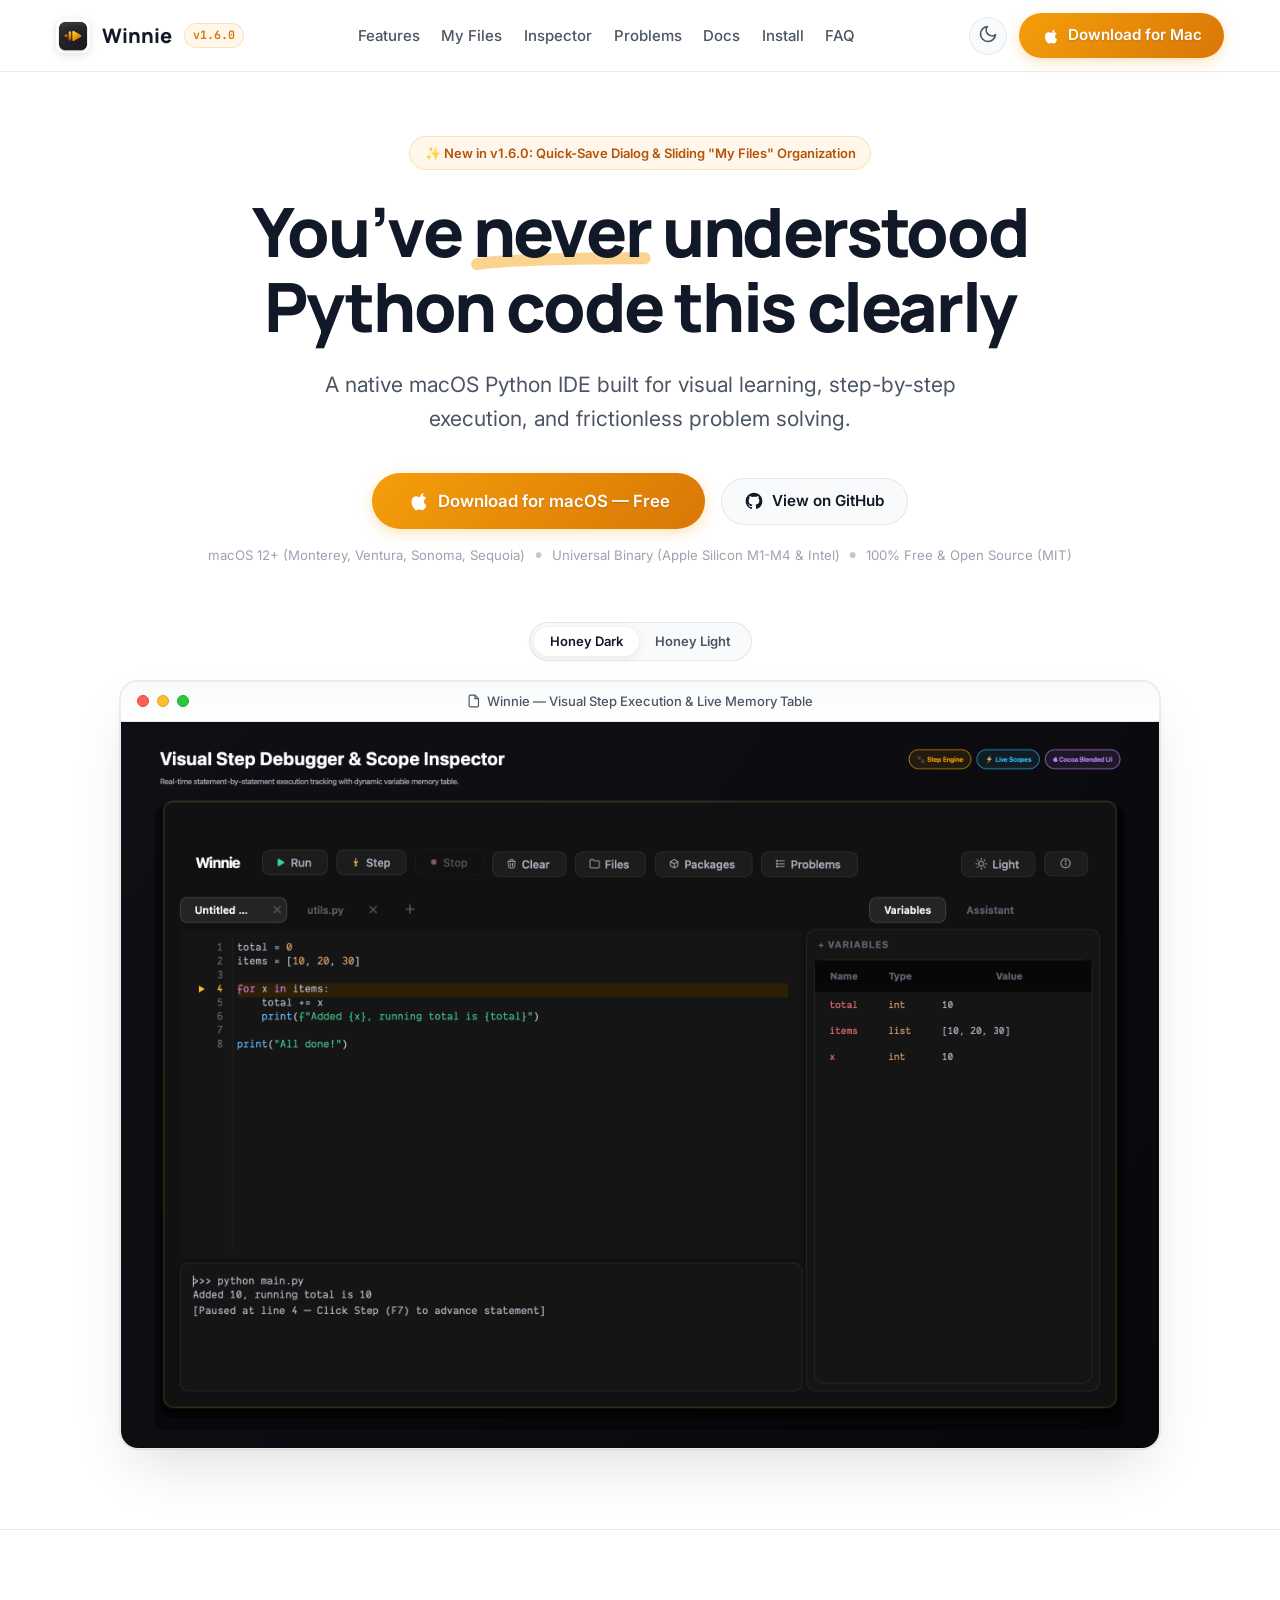
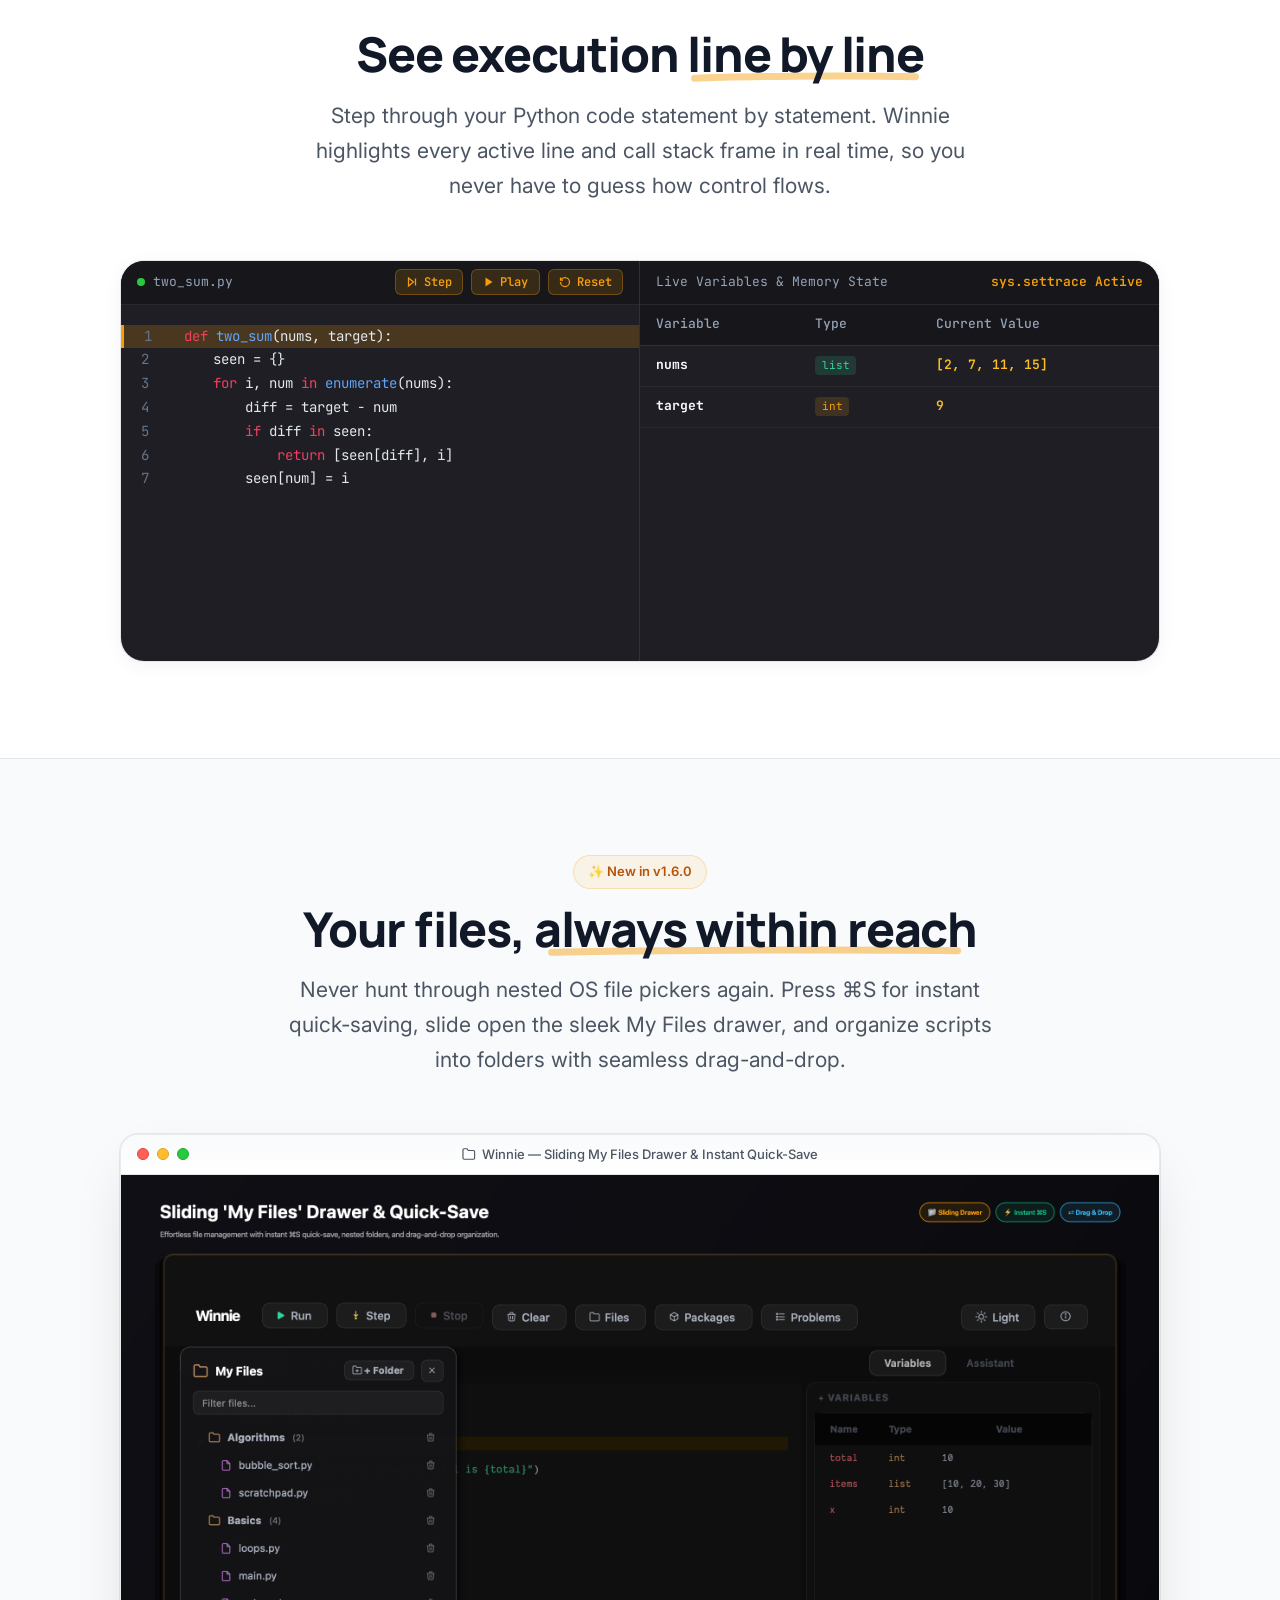
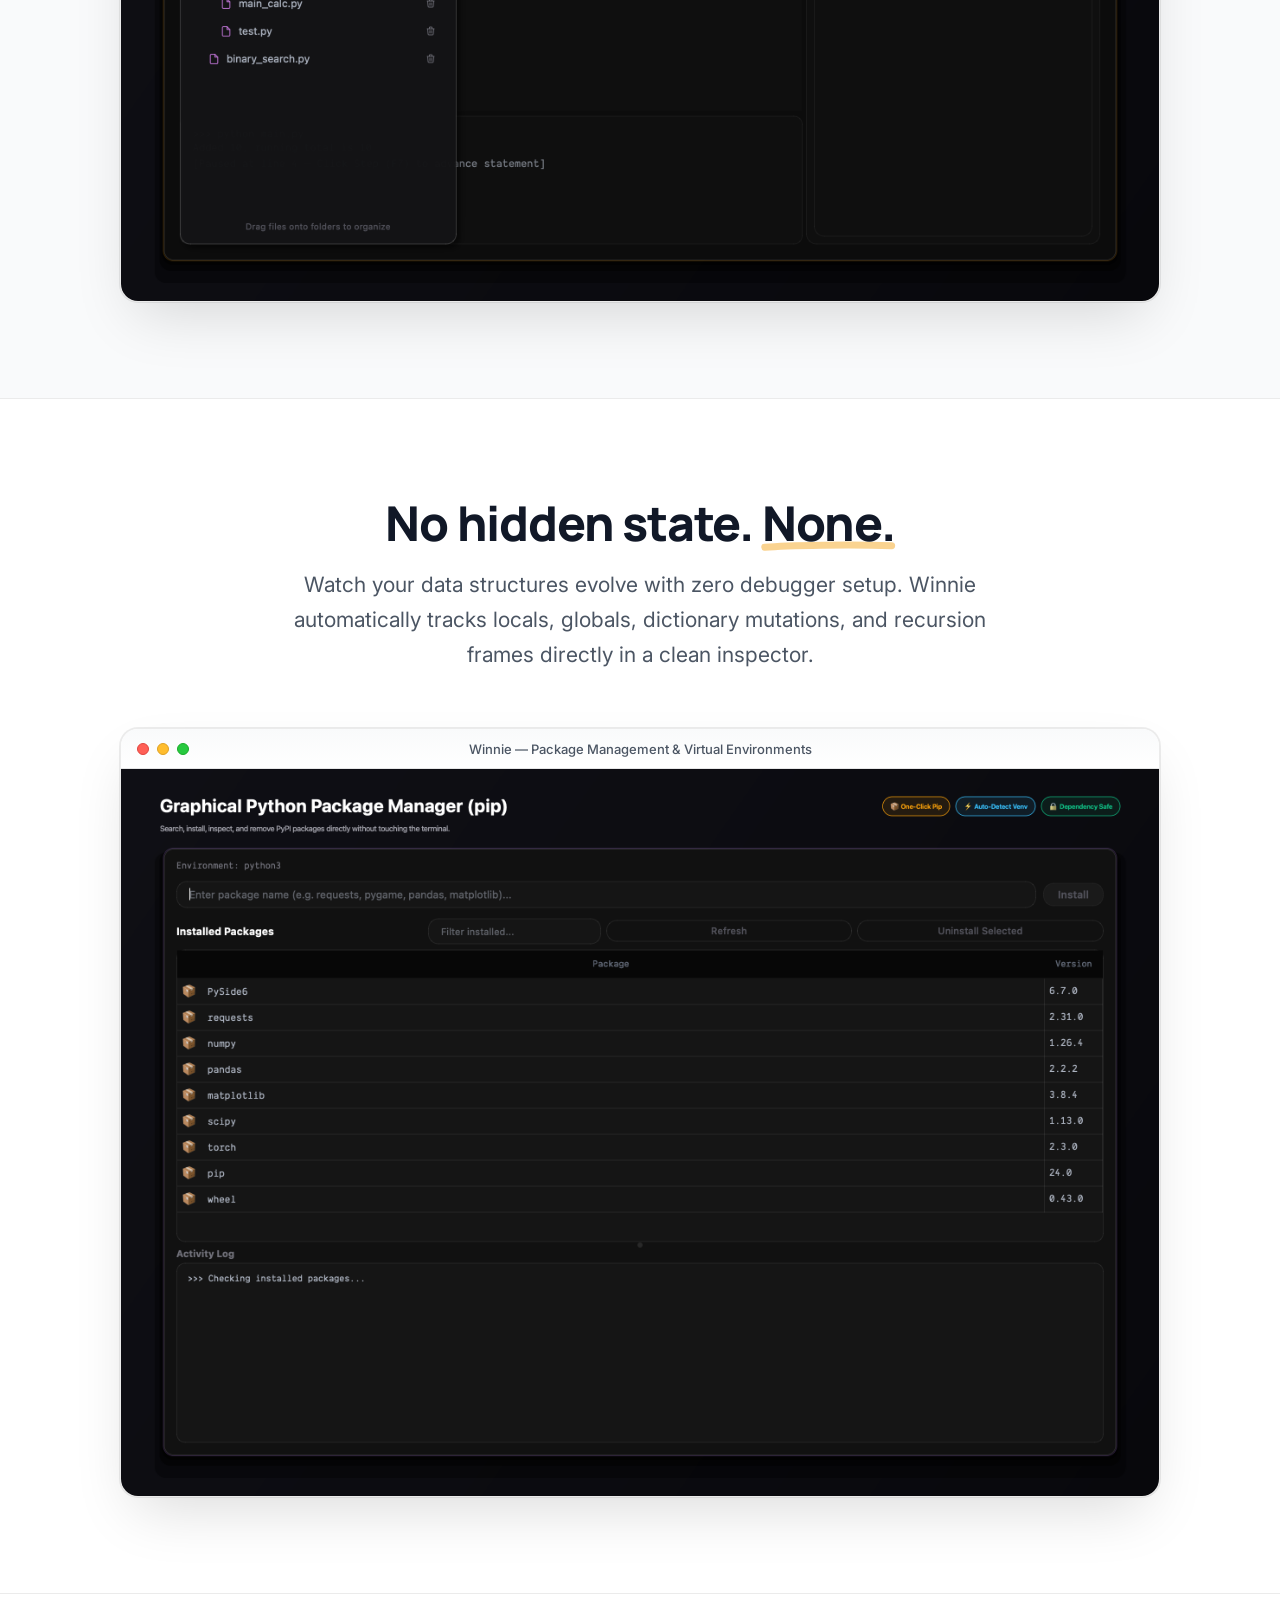
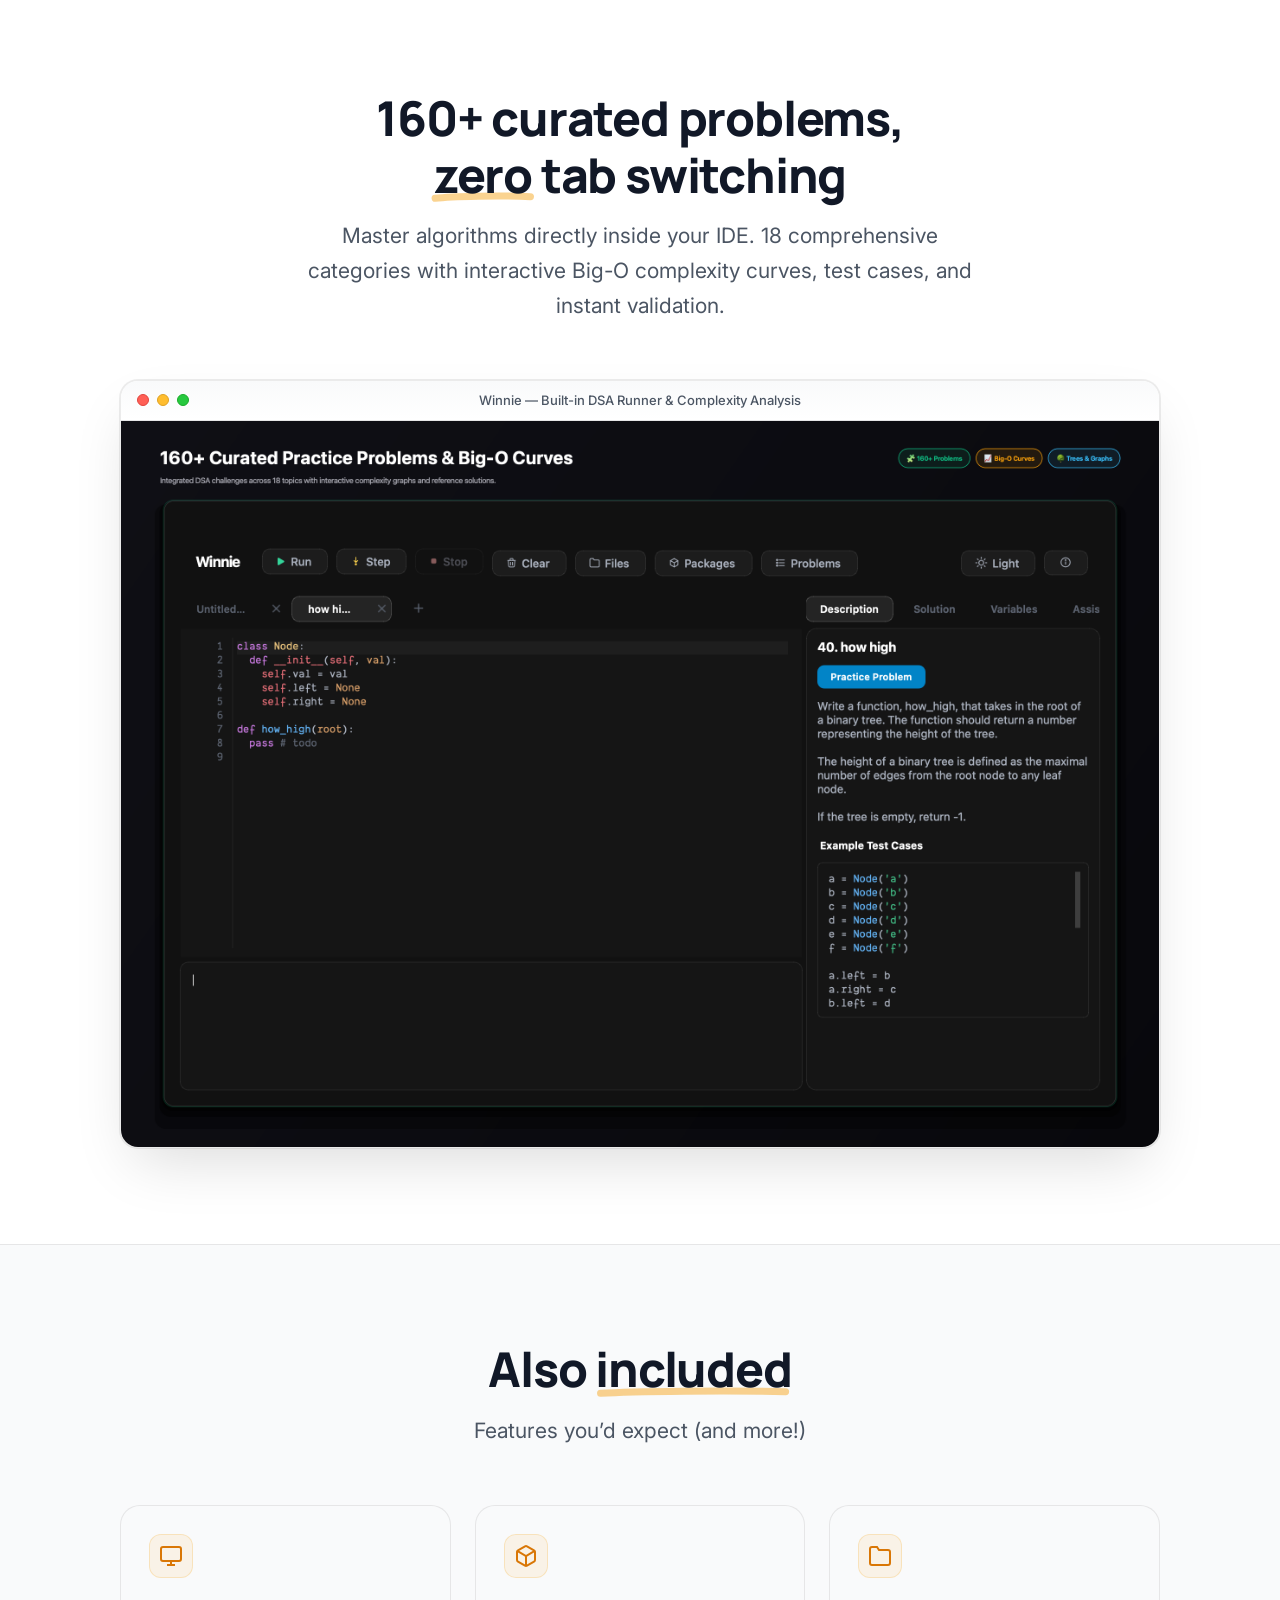
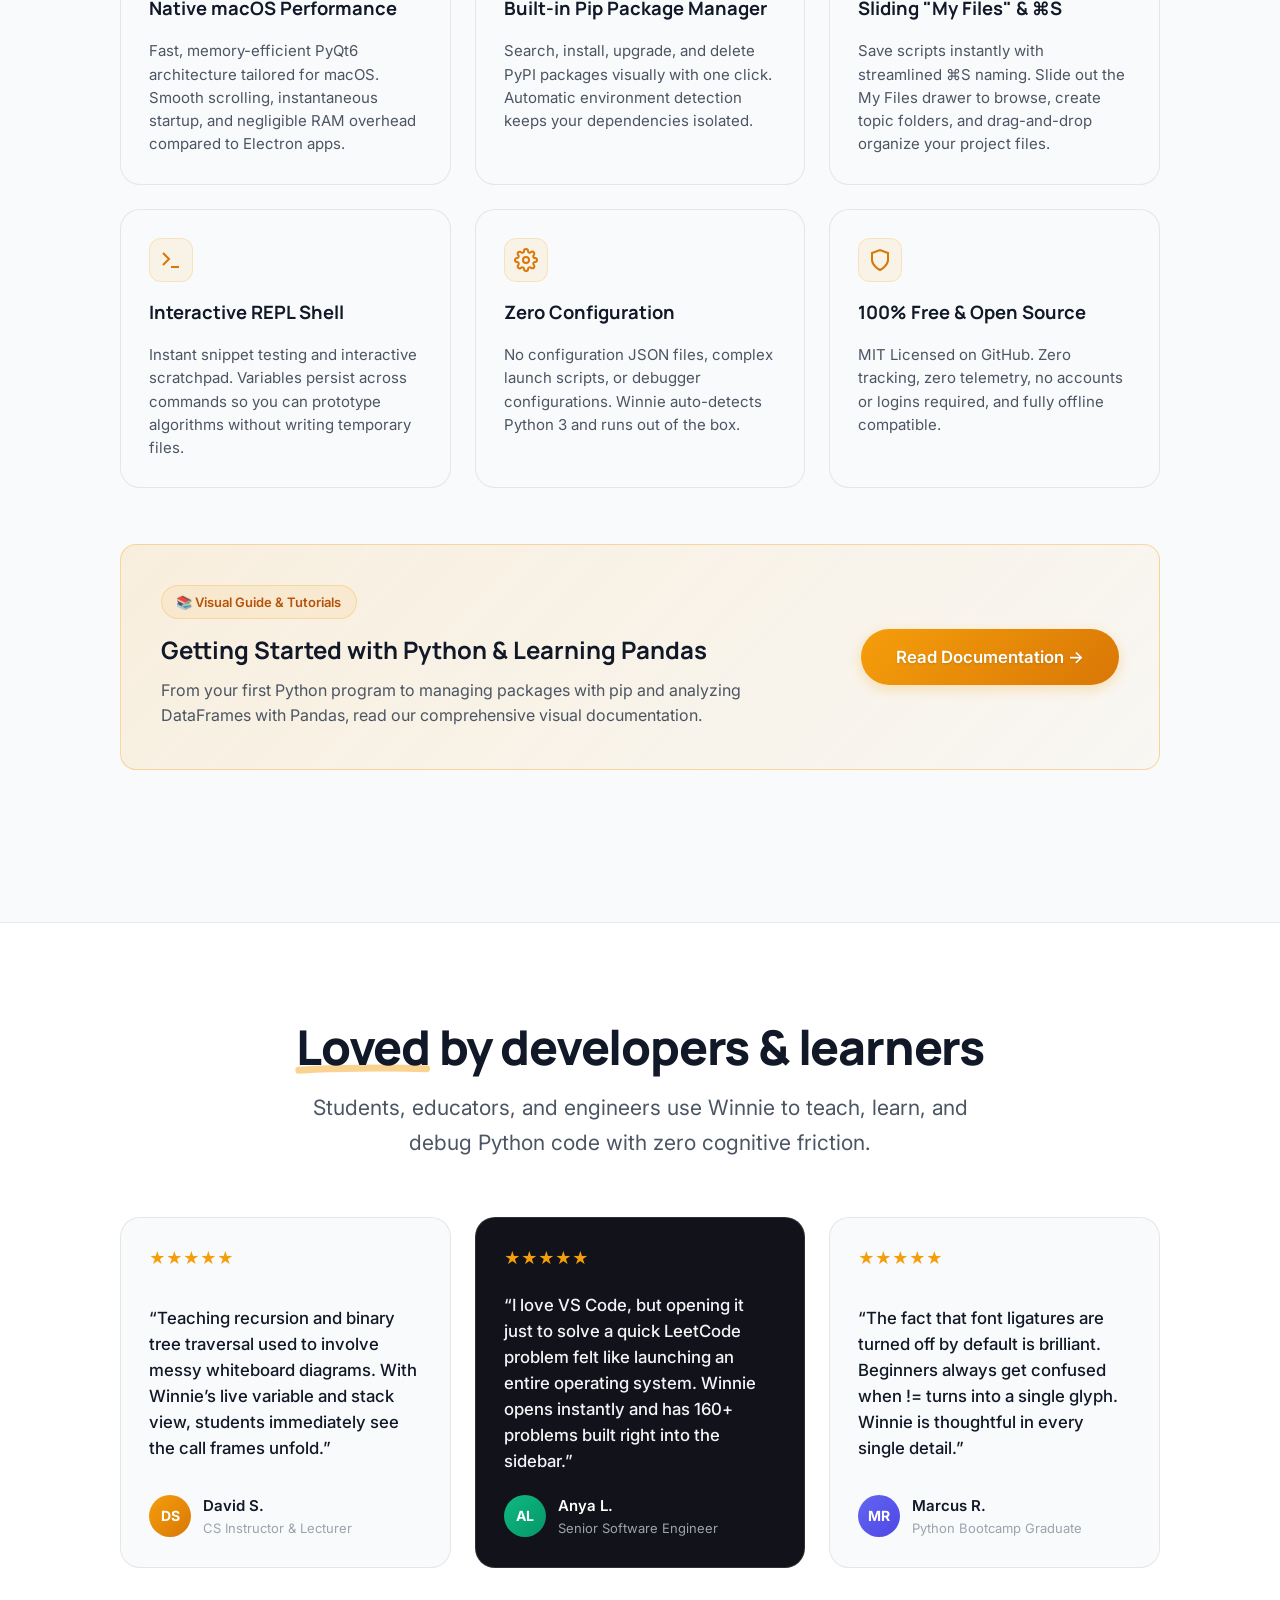
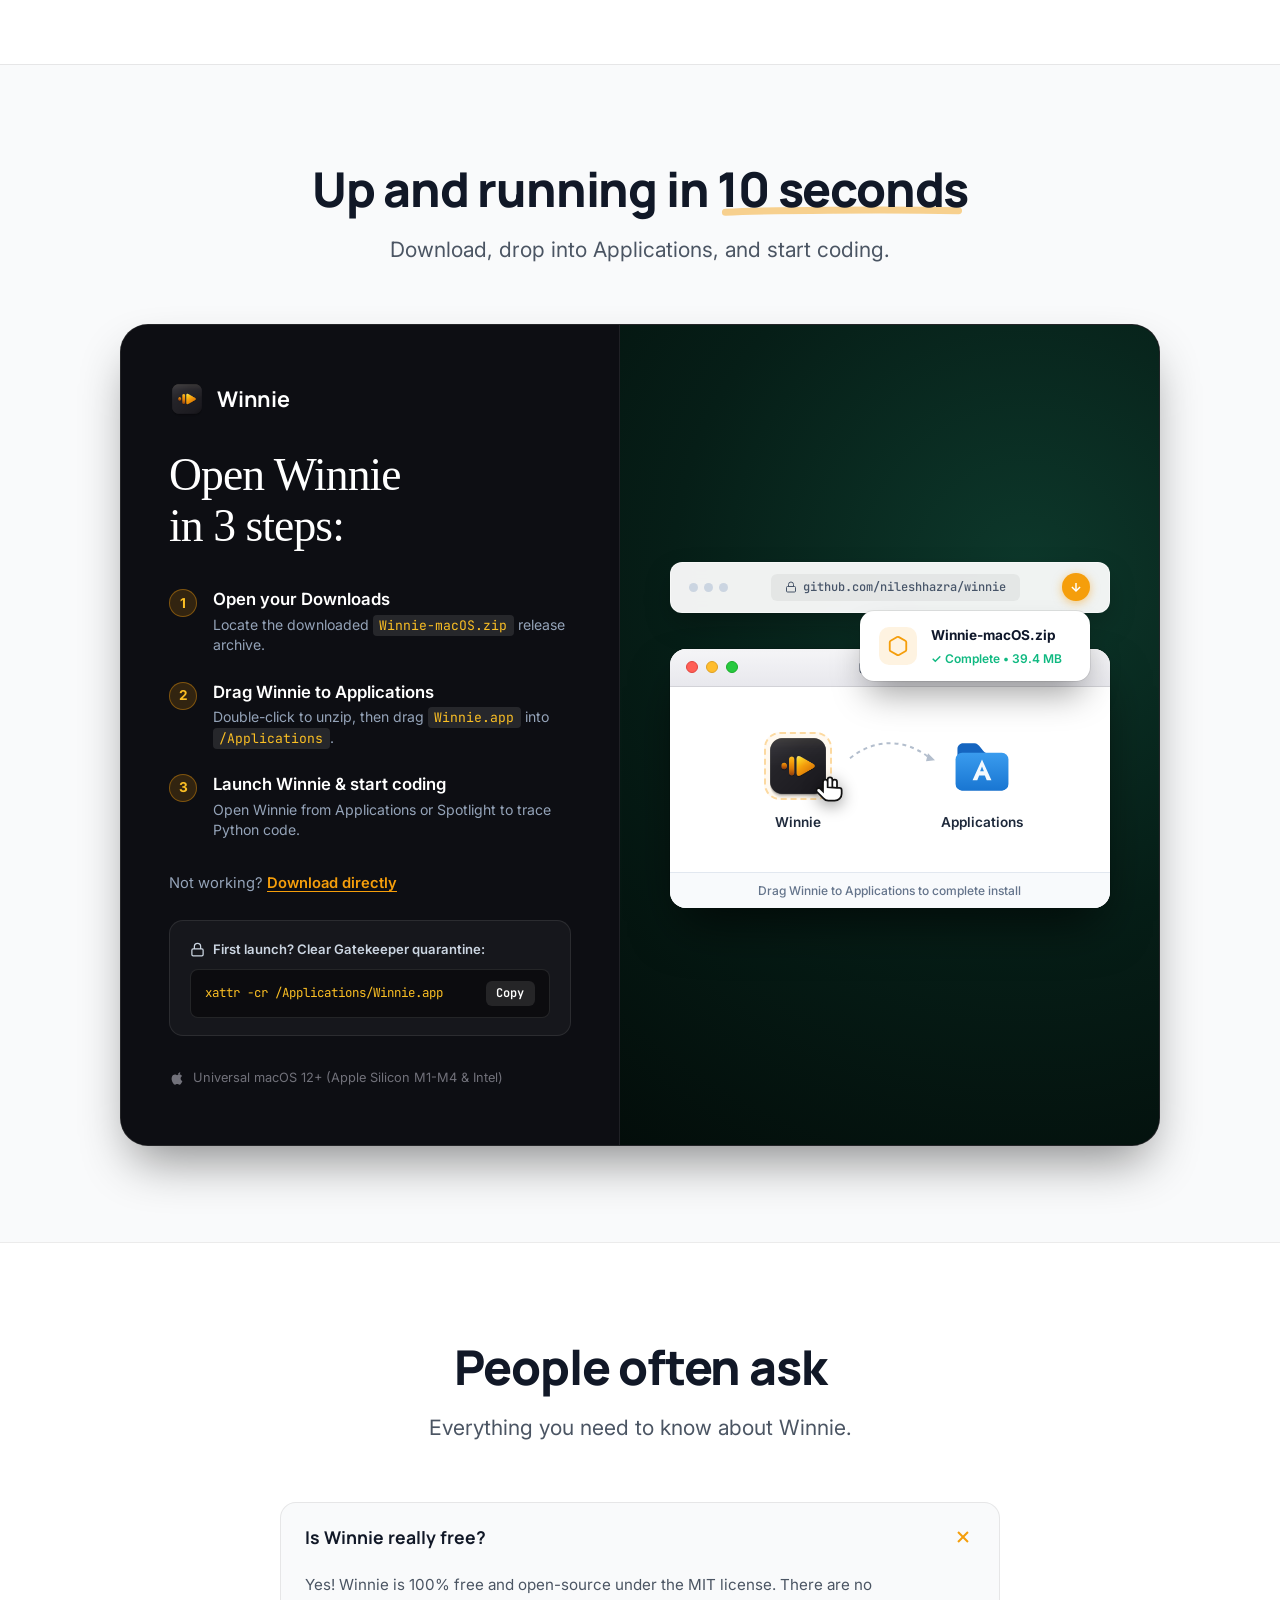
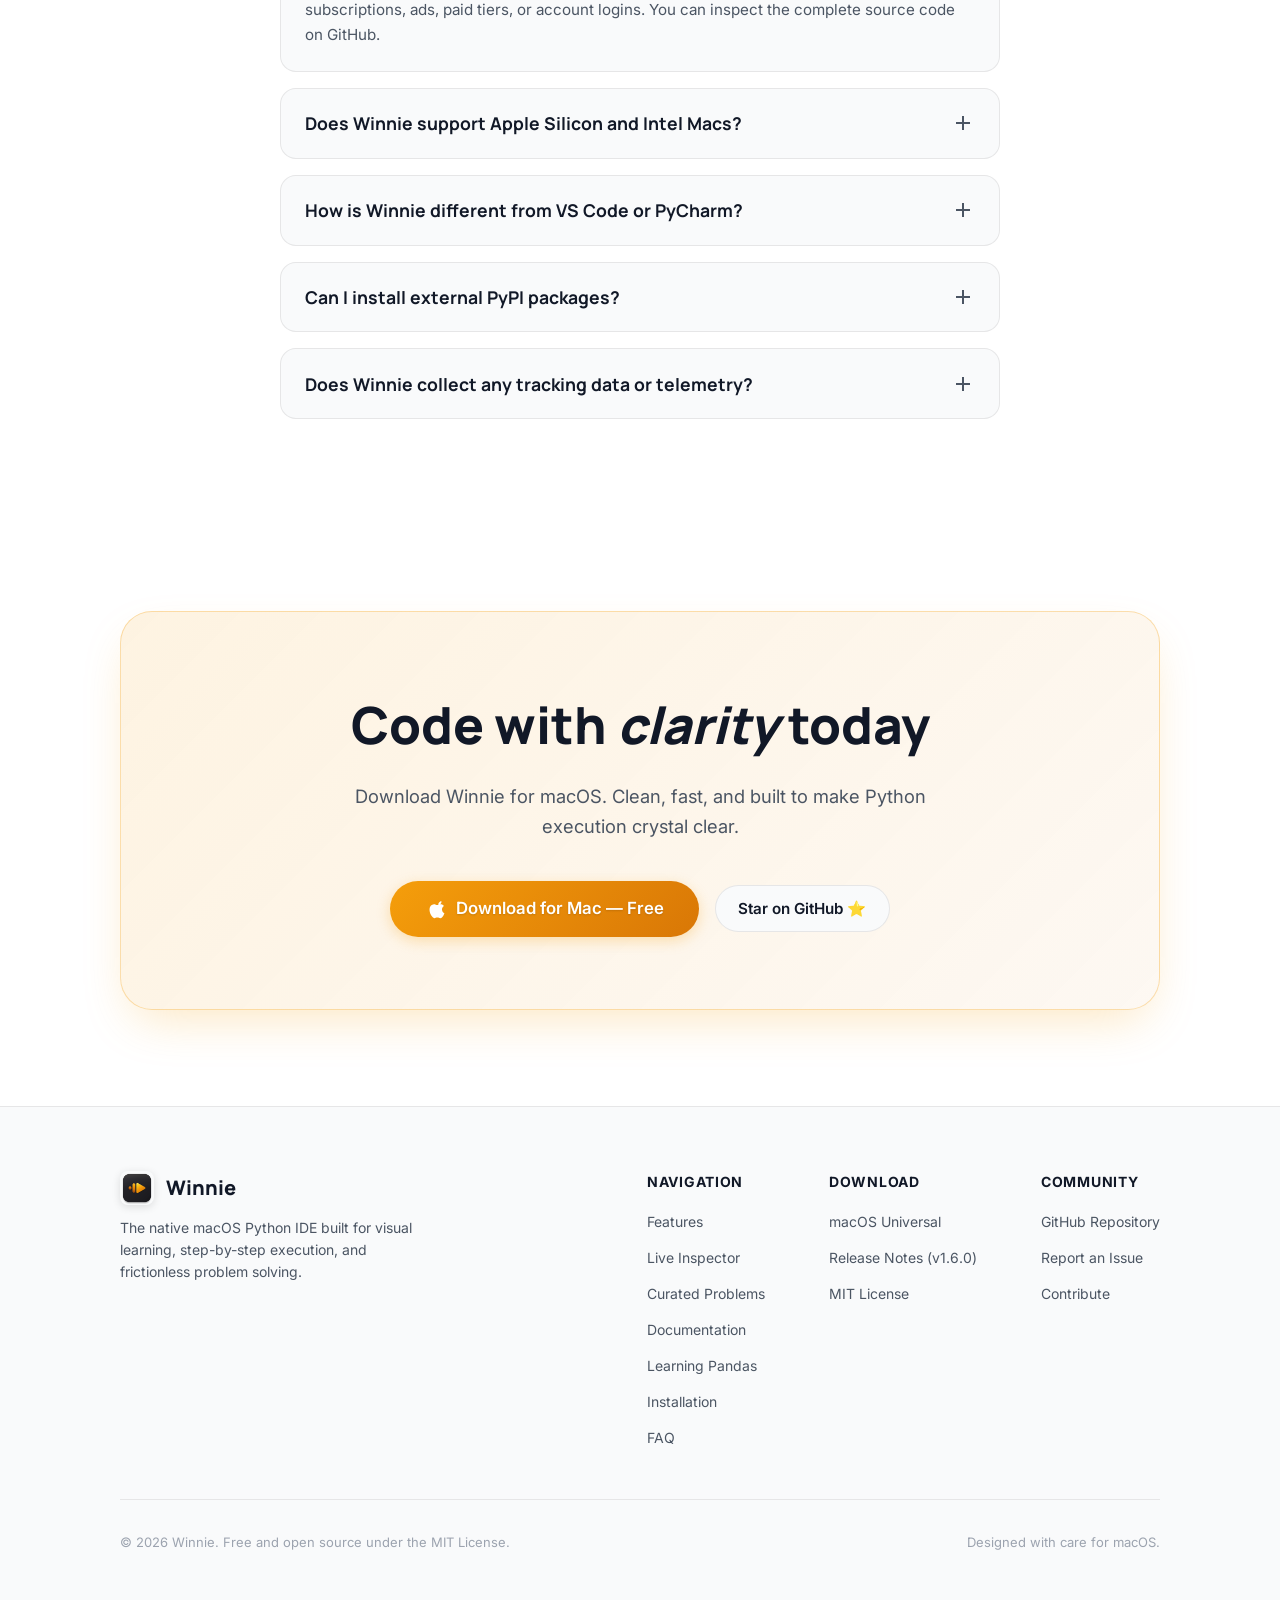
==== commit bfbdad76: "fix(responsive): make landing and docs fully responsive on mobile; remove emojis in docs" ====
--- a/docs/index.html
+++ b/docs/index.html
@@ -37,11 +37,12 @@
             </svg>
           </span>
         </button>
-        <a href="https://github.com/nileshhazra/winnie/releases/latest/download/Winnie-macOS.zip" class="button-brand" title="Download Winnie for macOS">
+        <a href="https://github.com/nileshhazra/winnie/releases/latest/download/Winnie-macOS.zip" class="button-brand nav-download-btn" title="Download Winnie for macOS">
           <svg width="18" height="18" viewBox="0 0 24 24" fill="currentColor">
             <path d="M18.71 19.5c-.83 1.24-1.71 2.45-3.05 2.47-1.34.03-1.77-.79-3.29-.79-1.53 0-2 .77-3.27.82-1.31.05-2.3-1.32-3.14-2.53C4.25 17 2.94 12.45 4.7 9.39c.87-1.52 2.43-2.48 4.12-2.51 1.28-.02 2.5.87 3.29.87.78 0 2.26-1.07 3.81-.91.65.03 2.47.26 3.64 1.98-.09.06-2.17 1.28-2.15 3.81.03 3.02 2.65 4.03 2.68 4.04-.03.07-.42 1.44-1.38 2.83M15.97 6.37c.62-.75 1.04-1.8 0.92-2.87-.9.04-1.99.6-2.63 1.35-.58.67-1.09 1.74-.95 2.78 1 .08 2.04-.51 2.66-1.26z"/>
           </svg>
-          Download for Mac
+          <span class="nav-btn-text-full">Download for Mac</span>
+          <span class="nav-btn-text-short">Download</span>
         </a>
       </div>
     </div>
--- a/docs/styles.css
+++ b/docs/styles.css
@@ -69,6 +69,8 @@
   scroll-behavior: smooth;
   -webkit-font-smoothing: antialiased;
   -moz-osx-font-smoothing: grayscale;
+  overflow-x: hidden;
+  max-width: 100%;
 }
 
 body {
@@ -79,6 +81,8 @@
   background-color: var(--bg-page);
   transition: background-color 0.25s ease, color 0.25s ease;
   overflow-x: hidden;
+  max-width: 100%;
+  width: 100%;
 }
 
 a {
@@ -103,22 +107,26 @@
 /* Typography matching Blip.net */
 .text-big-title {
   font-family: var(--font-family-brand);
-  font-size: clamp(2.5rem, 5.2vw, 4.25rem);
+  font-size: clamp(2rem, 6vw, 4.25rem);
   font-weight: 800;
   line-height: 1.1;
   letter-spacing: -0.035em;
   text-wrap: balance;
   color: var(--text-primary);
+  word-break: break-word;
+  overflow-wrap: break-word;
 }
 
 .text-title1 {
   font-family: var(--font-family-brand);
-  font-size: clamp(1.85rem, 3.8vw, 3rem);
+  font-size: clamp(1.65rem, 4.5vw, 3rem);
   font-weight: 800;
   line-height: 1.18;
   letter-spacing: -0.025em;
   text-wrap: balance;
   color: var(--text-primary);
+  word-break: break-word;
+  overflow-wrap: break-word;
 }
 
 .text-headline1 {
@@ -335,6 +343,10 @@
   transform: translateY(0);
 }
 
+.nav-btn-text-short {
+  display: none;
+}
+
 .button-brand-large {
   padding: 0.9rem 2.2rem;
   font-size: 1.05rem;
@@ -679,7 +691,7 @@
 /* Bento Grid ("Also included") */
 .bento-grid {
   display: grid;
-  grid-template-columns: repeat(auto-fit, minmax(300px, 1fr));
+  grid-template-columns: repeat(auto-fit, minmax(min(100%, 280px), 1fr));
   gap: 1.5rem;
 }
 
@@ -733,7 +745,7 @@
 /* Reviews / Social Proof */
 .reviews-grid {
   display: grid;
-  grid-template-columns: repeat(auto-fit, minmax(280px, 1fr));
+  grid-template-columns: repeat(auto-fit, minmax(min(100%, 280px), 1fr));
   gap: 1.5rem;
 }
 
@@ -1379,6 +1391,255 @@
   }
 }
 
+@media (max-width: 640px) {
+  .install-flow-card {
+    border-radius: 1.25rem;
+    margin-top: 1.5rem;
+  }
+
+  .install-flow-left {
+    padding: 2rem 1.25rem;
+  }
+
+  .install-flow-brand {
+    margin-bottom: 1.25rem;
+  }
+
+  .install-flow-title {
+    font-size: clamp(1.75rem, 6.5vw, 2.25rem);
+    margin-bottom: 1.5rem;
+    line-height: 1.15;
+  }
+
+  .install-flow-steps {
+    gap: 1.15rem;
+    margin-bottom: 1.5rem;
+  }
+
+  .install-flow-steps li {
+    font-size: 0.875rem;
+  }
+
+  .step-num-pill {
+    width: 26px;
+    height: 26px;
+    font-size: 0.8rem;
+  }
+
+  .gatekeeper-callout {
+    padding: 0.85rem 1rem;
+  }
+
+  .gatekeeper-callout .command-box {
+    flex-direction: column;
+    align-items: stretch;
+    gap: 0.5rem;
+    padding: 0.65rem 0.75rem;
+  }
+
+  .gatekeeper-callout .command-box code {
+    white-space: normal;
+    word-break: break-all;
+    font-size: 0.75rem;
+    text-align: center;
+  }
+
+  .gatekeeper-callout .copy-btn {
+    width: 100%;
+    text-align: center;
+    padding: 0.45rem;
+    font-size: 0.75rem;
+  }
+
+  .install-flow-right {
+    padding: 2.25rem 1rem;
+    gap: 1.5rem;
+    min-height: auto;
+  }
+
+  .mockup-browser-header {
+    max-width: 100%;
+    padding: 0.5rem 0.75rem;
+  }
+
+  .mockup-browser-url {
+    max-width: 150px;
+    overflow: hidden;
+    text-overflow: ellipsis;
+    white-space: nowrap;
+    font-size: 0.7rem;
+  }
+
+  .download-popover {
+    position: absolute;
+    top: calc(100% + 8px);
+    right: 0;
+    left: 0;
+    min-width: 0;
+    padding: 0.65rem 0.75rem;
+    gap: 0.65rem;
+  }
+
+  .dl-file-icon {
+    width: 32px;
+    height: 32px;
+  }
+
+  .dl-file-name {
+    font-size: 0.8rem;
+  }
+
+  .dl-file-status {
+    font-size: 0.7rem;
+  }
+
+  .finder-window {
+    max-width: 100%;
+    border-radius: 12px;
+  }
+
+  .finder-titlebar {
+    height: 34px;
+    padding: 0 0.75rem;
+  }
+
+  .finder-title {
+    font-size: 0.75rem;
+  }
+
+  .finder-body {
+    padding: 1.75rem 0.75rem 1.25rem;
+    min-height: 150px;
+  }
+
+  .finder-app-slot,
+  .finder-target-slot {
+    width: 65px;
+    gap: 0.45rem;
+  }
+
+  .finder-item-label {
+    font-size: 0.75rem;
+  }
+
+  .app-icon-ghost {
+    width: 52px;
+    height: 52px;
+    border-radius: 12px;
+  }
+
+  .animated-drag-item {
+    width: 52px;
+    height: 52px;
+    animation: macDragAndDropMobile 5s infinite cubic-bezier(0.25, 1, 0.5, 1);
+  }
+
+  .finder-app-icon {
+    width: 52px;
+    height: 52px;
+    border-radius: 12px;
+  }
+
+  .app-drag-hand {
+    bottom: -6px;
+    right: -8px;
+    animation: handMotionMobile 5s infinite cubic-bezier(0.25, 1, 0.5, 1);
+  }
+
+  .app-drag-hand svg {
+    width: 22px;
+    height: 22px;
+  }
+
+  .drag-guide-arrow svg {
+    width: 60px;
+    height: 30px;
+  }
+
+  .applications-folder-icon {
+    width: 52px;
+    height: 52px;
+  }
+
+  .applications-folder-icon svg {
+    width: 52px;
+    height: 52px;
+  }
+
+  .finder-statusbar {
+    padding: 0.4rem 0.75rem;
+    font-size: 0.7rem;
+  }
+}
+
+@keyframes macDragAndDropMobile {
+  0%, 8% {
+    transform: translate(0, 0) scale(1);
+    opacity: 1;
+    filter: drop-shadow(0 4px 6px rgba(0, 0, 0, 0.15));
+  }
+  16% {
+    transform: translate(0, -6px) scale(1.06);
+    opacity: 1;
+    filter: drop-shadow(0 12px 18px rgba(0, 0, 0, 0.35));
+  }
+  50% {
+    transform: translate(118px, -6px) scale(1.06);
+    opacity: 1;
+    filter: drop-shadow(0 12px 18px rgba(0, 0, 0, 0.35));
+  }
+  58% {
+    transform: translate(118px, 0px) scale(1.02);
+    opacity: 1;
+    filter: drop-shadow(0 6px 10px rgba(0, 0, 0, 0.25));
+  }
+  66% {
+    transform: translate(118px, 6px) scale(0.85);
+    opacity: 0;
+    filter: drop-shadow(0 2px 4px rgba(0, 0, 0, 0.1));
+  }
+  92% {
+    transform: translate(0, 0) scale(0.9);
+    opacity: 0;
+  }
+  100% {
+    transform: translate(0, 0) scale(1);
+    opacity: 1;
+    filter: drop-shadow(0 4px 6px rgba(0, 0, 0, 0.15));
+  }
+}
+
+@keyframes handMotionMobile {
+  0%, 6% {
+    transform: translate(0, 0) scale(1);
+    opacity: 0.95;
+  }
+  14% {
+    transform: translate(-2px, -2px) scale(0.92);
+    opacity: 1;
+  }
+  50% {
+    transform: translate(-2px, -2px) scale(0.92);
+    opacity: 1;
+  }
+  58% {
+    transform: translate(0, 0) scale(1);
+    opacity: 1;
+  }
+  68% {
+    transform: translate(0, -6px) scale(1.05);
+    opacity: 0.7;
+  }
+  78%, 94% {
+    transform: translate(0, 0) scale(1);
+    opacity: 0;
+  }
+  100% {
+    transform: translate(0, 0) scale(1);
+    opacity: 0.95;
+  }
+}
+
 .install-steps {
   display: flex;
   flex-direction: column;
@@ -1852,6 +2113,20 @@
   color: var(--color-brand);
 }
 
+/* Inline Code */
+code {
+  font-family: var(--font-family-mono);
+  font-size: 0.875em;
+  word-break: break-word;
+  overflow-wrap: break-word;
+}
+
+.docs-code-body pre code {
+  word-break: normal;
+  overflow-wrap: normal;
+  white-space: pre;
+}
+
 /* Code Blocks with CodeSandbox Black theme colors */
 .docs-code-container {
   margin: 1.5rem 0;
@@ -1935,7 +2210,7 @@
 /* Feature Step Cards */
 .step-cards-grid {
   display: grid;
-  grid-template-columns: repeat(auto-fit, minmax(280px, 1fr));
+  grid-template-columns: repeat(auto-fit, minmax(min(100%, 260px), 1fr));
   gap: 1.25rem;
   margin: 1.5rem 0;
 }
@@ -2073,7 +2348,7 @@
   max-width: 600px;
 }
 
-/* Responsive adjustments for Docs */
+/* Responsive adjustments for Docs & Global Mobile */
 @media (max-width: 960px) {
   .docs-sidebar {
     position: static;
@@ -2084,3 +2359,269 @@
     padding-bottom: 1.5rem;
   }
 }
+
+@media (max-width: 640px) {
+  /* Header & Navigation */
+  header.site-header {
+    height: 3.75rem;
+  }
+
+  header.site-header .nav-container {
+    padding: 0 1rem;
+    gap: 0.5rem;
+  }
+
+  .brand-logo {
+    gap: 0.5rem;
+    font-size: 1.15rem;
+  }
+
+  .brand-logo img {
+    width: 28px;
+    height: 28px;
+  }
+
+  .brand-badge {
+    display: none;
+  }
+
+  .nav-actions {
+    gap: 0.45rem;
+  }
+
+  .theme-toggle-btn {
+    width: 34px;
+    height: 34px;
+  }
+
+  .button-brand.nav-download-btn {
+    padding: 0.45rem 0.85rem;
+    font-size: 0.8125rem;
+    gap: 0.35rem;
+  }
+
+  .nav-btn-text-full {
+    display: none;
+  }
+
+  .nav-btn-text-short {
+    display: inline;
+  }
+
+  /* Hero Section */
+  .hero-section {
+    padding-top: 5rem;
+  }
+
+  .hero-badge-pill {
+    font-size: 0.75rem;
+    padding: 0.35rem 0.75rem;
+    line-height: 1.35;
+    max-width: 100%;
+    margin-bottom: 1.25rem;
+  }
+
+  .hero-buttons {
+    flex-direction: column;
+    width: 100%;
+    gap: 0.75rem;
+  }
+
+  .hero-buttons .button-brand,
+  .hero-buttons .button-secondary {
+    width: 100%;
+    justify-content: center;
+    padding: 0.75rem 1.25rem;
+    font-size: 0.95rem;
+    box-sizing: border-box;
+  }
+
+  .hero-subnotes {
+    font-size: 0.75rem;
+    gap: 0.35rem;
+  }
+
+  .hero-subnotes span.dot {
+    display: none;
+  }
+
+  .hero-subnotes span {
+    display: block;
+    width: 100%;
+    text-align: center;
+  }
+
+  .showcase-window-container {
+    margin-top: 2rem;
+  }
+
+  .window-title {
+    display: none;
+  }
+
+  .page-wrap,
+  .text-wrap {
+    padding-left: 1rem;
+    padding-right: 1rem;
+  }
+
+  .lockup {
+    margin-bottom: 2.25rem;
+  }
+
+  .feature-section {
+    padding: 3.5rem 0;
+  }
+
+  .bento-grid,
+  .reviews-grid,
+  .step-cards-grid {
+    grid-template-columns: 1fr;
+    gap: 1.15rem;
+  }
+
+  .bento-card,
+  .review-card,
+  .step-card {
+    padding: 1.35rem 1.15rem;
+  }
+
+  .cta-banner {
+    padding: 2.5rem 1.25rem;
+    border-radius: 1.25rem;
+  }
+
+  .cta-banner p {
+    font-size: 1rem;
+  }
+
+  .footer-grid {
+    flex-direction: column;
+    gap: 2rem;
+  }
+
+  .footer-columns {
+    flex-direction: column;
+    gap: 2rem;
+  }
+
+  /* Stepper on mobile */
+  .stepper-header {
+    padding: 0 0.75rem;
+    font-size: 0.75rem;
+  }
+
+  .stepper-controls {
+    gap: 0.35rem;
+  }
+
+  .stepper-btn {
+    padding: 0.2rem 0.5rem;
+    font-size: 0.7rem;
+  }
+
+  .code-line {
+    padding: 0 0.75rem;
+    font-size: 0.8125rem;
+  }
+
+  .line-num {
+    width: 1.75rem;
+  }
+
+  /* Docs Page Mobile */
+  .docs-hero {
+    padding: 5.5rem 0 2rem;
+  }
+
+  .docs-title {
+    font-size: clamp(1.75rem, 6.5vw, 2.25rem);
+    word-break: break-word;
+  }
+
+  .docs-subtitle {
+    font-size: 0.95rem;
+    line-height: 1.5;
+  }
+
+  .docs-layout-wrap {
+    padding: 1.5rem 0 4rem;
+  }
+
+  .docs-section h2 {
+    font-size: clamp(1.4rem, 5vw, 1.75rem);
+    word-break: break-word;
+  }
+
+  .docs-code-container {
+    border-radius: 10px;
+    margin: 1.25rem 0;
+  }
+
+  .docs-code-header {
+    padding: 0.5rem 0.75rem;
+    font-size: 0.7rem;
+  }
+
+  .docs-code-body {
+    padding: 1rem 0.75rem;
+    font-size: 0.8125rem;
+  }
+
+  .callout {
+    padding: 1rem;
+    border-radius: 10px;
+    gap: 0.75rem;
+  }
+
+  .walkthrough-box {
+    padding: 1.25rem 1rem;
+    border-radius: 12px;
+  }
+
+  .docs-cta-banner {
+    padding: 1.75rem 1.25rem;
+    border-radius: 14px;
+    flex-direction: column;
+    align-items: flex-start;
+  }
+
+  .docs-cta-banner .button-brand {
+    width: 100%;
+    justify-content: center;
+  }
+}
+
+/* Ensure code bodies, tables, and grid items shrink safely */
+.docs-layout-wrap,
+.docs-content {
+  min-width: 0;
+  max-width: 100%;
+}
+
+.docs-code-body {
+  max-width: 100%;
+  overflow-x: auto;
+  -webkit-overflow-scrolling: touch;
+}
+
+.table-container {
+  width: 100%;
+  max-width: 100%;
+  overflow-x: auto;
+  -webkit-overflow-scrolling: touch;
+  margin: 1.5rem 0;
+  border-radius: 10px;
+  border: 1px solid var(--border-card);
+}
+
+.table-container .shortcut-table {
+  margin: 0;
+  width: 100%;
+  border-collapse: collapse;
+}
+
+.shortcut-table th,
+.shortcut-table td {
+  white-space: nowrap;
+}
